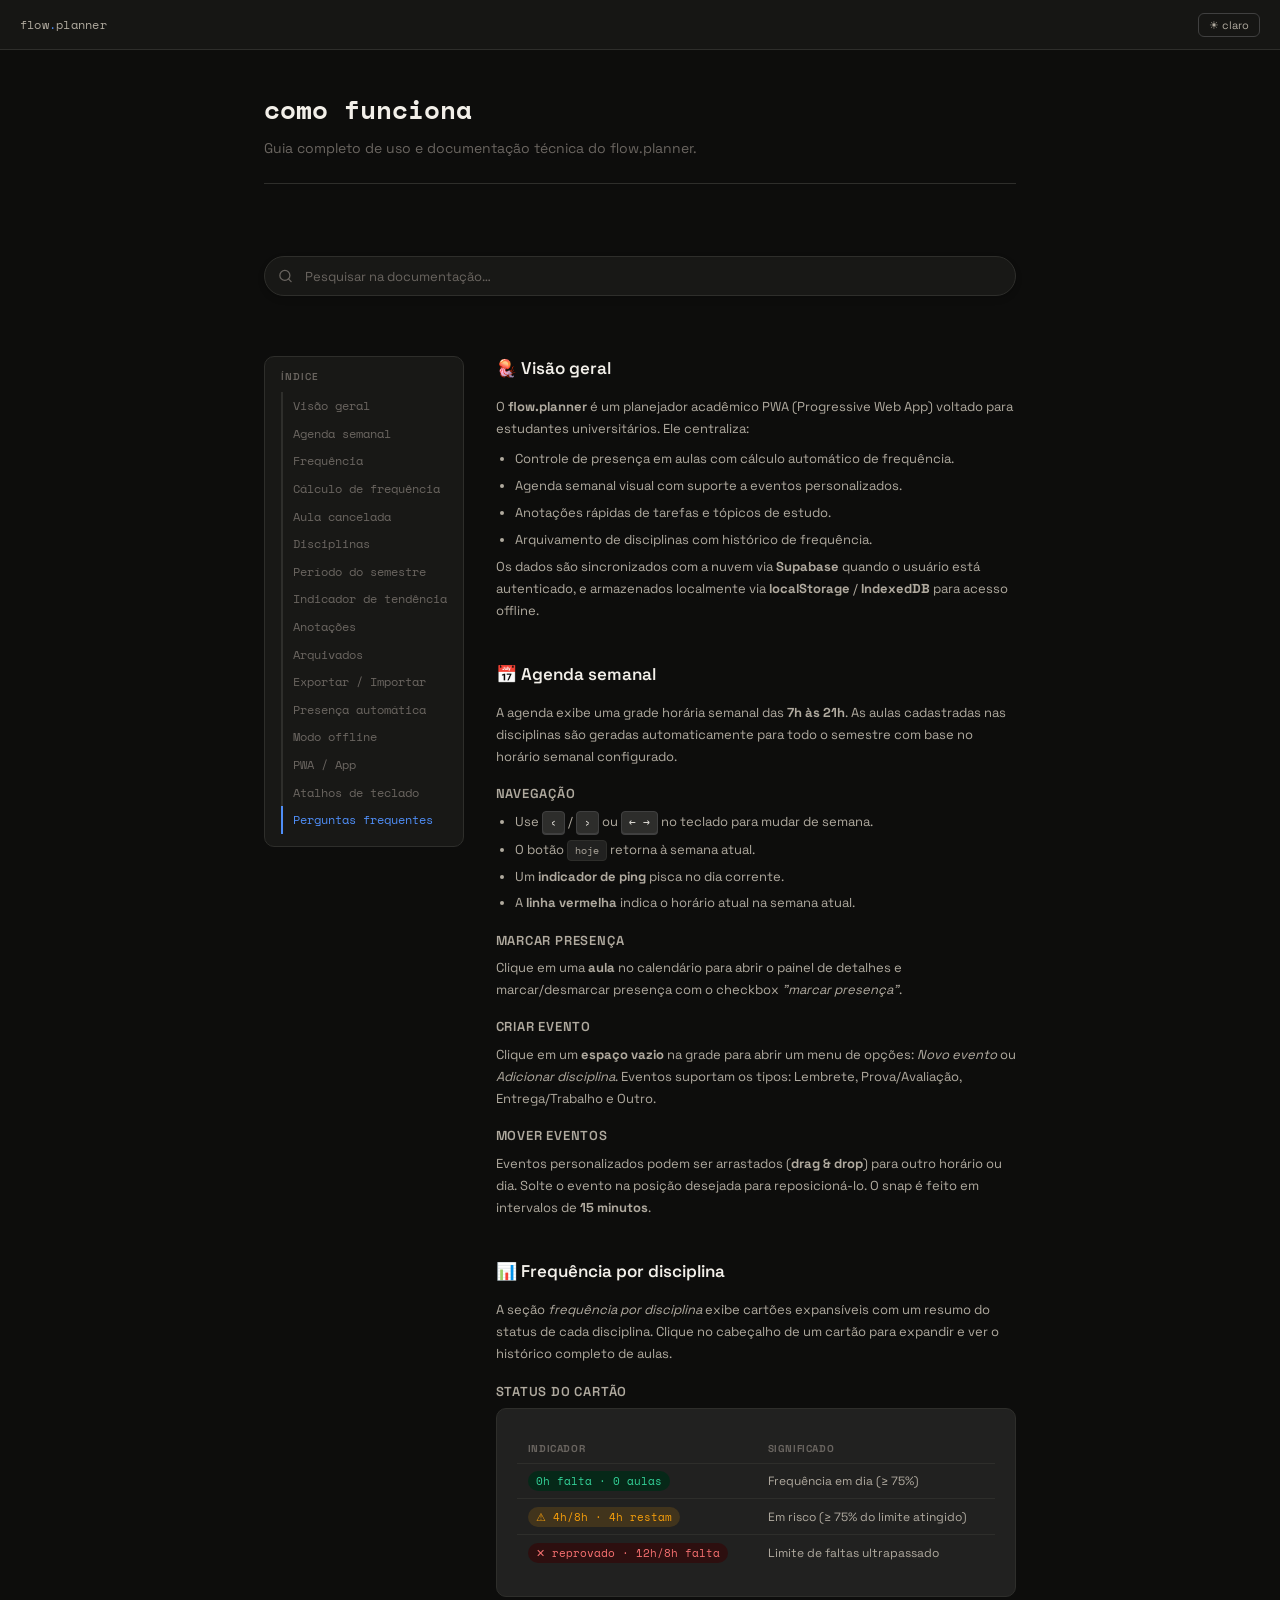
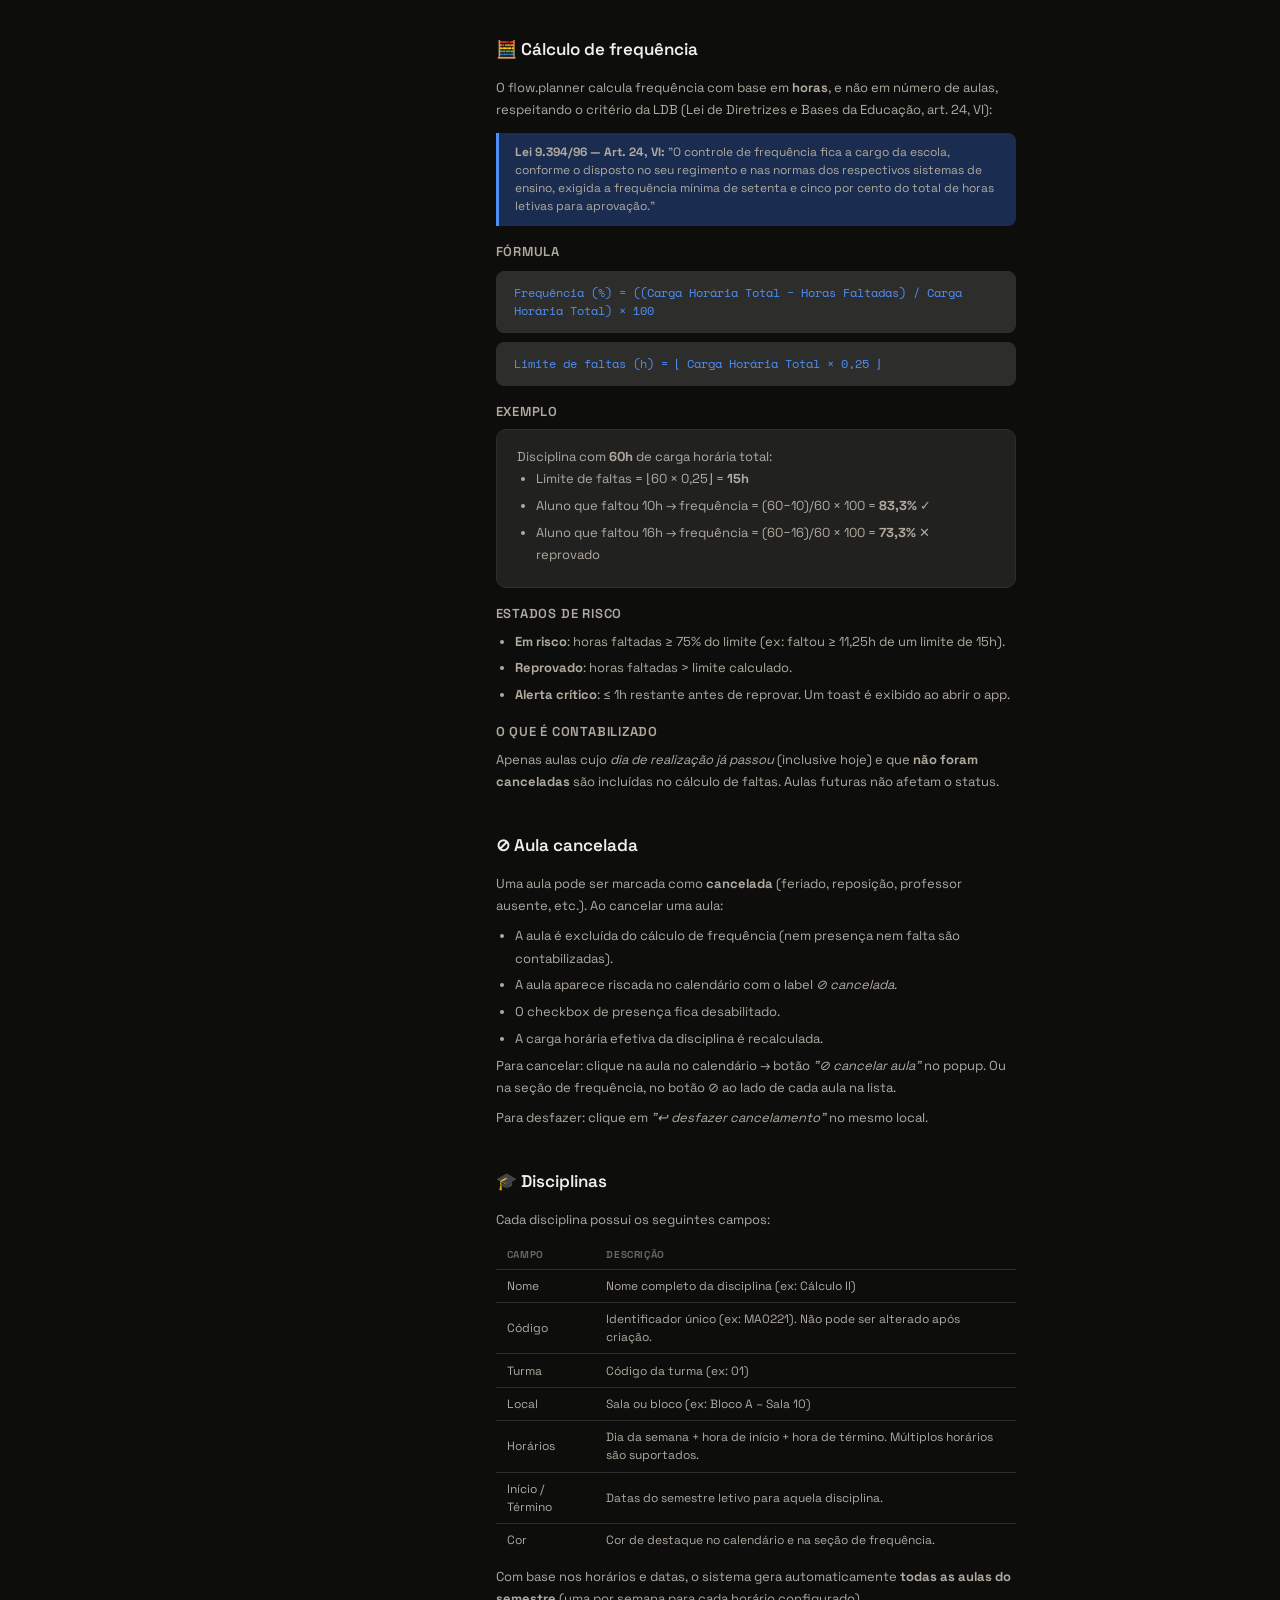
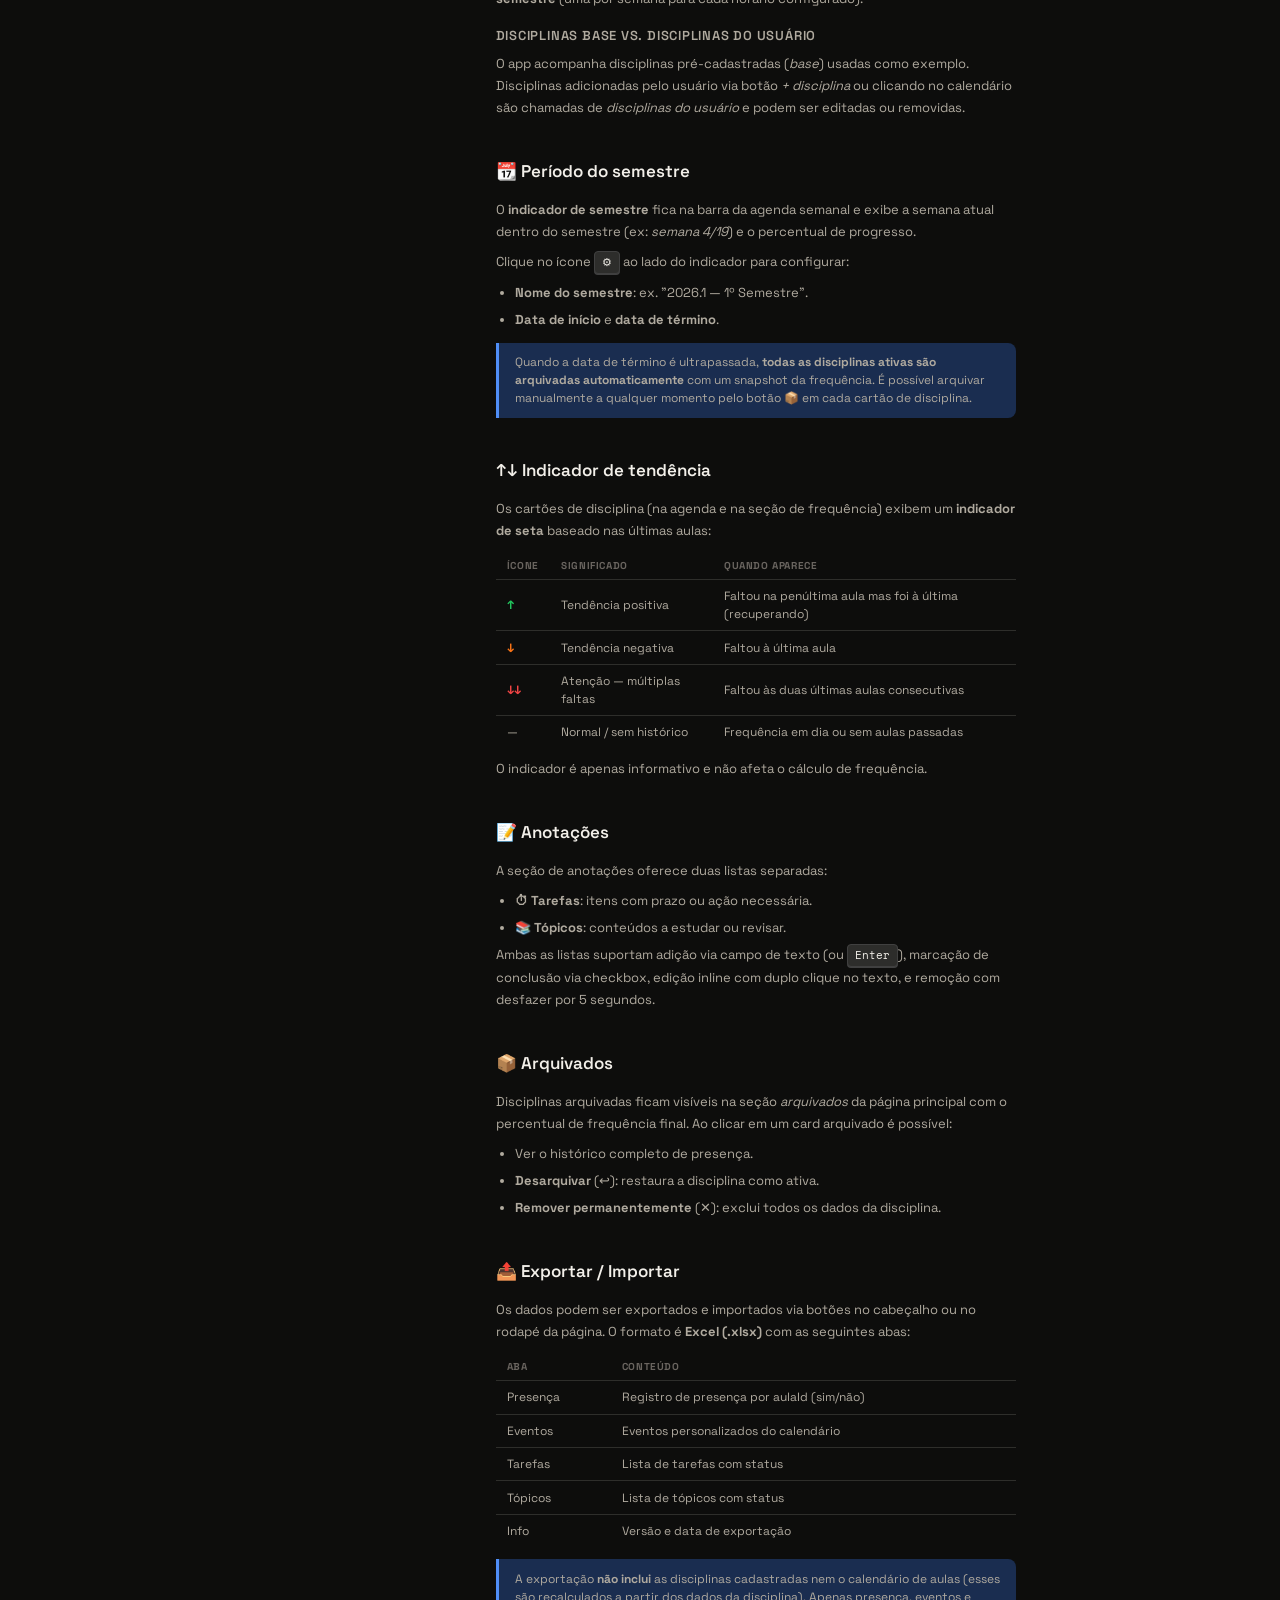
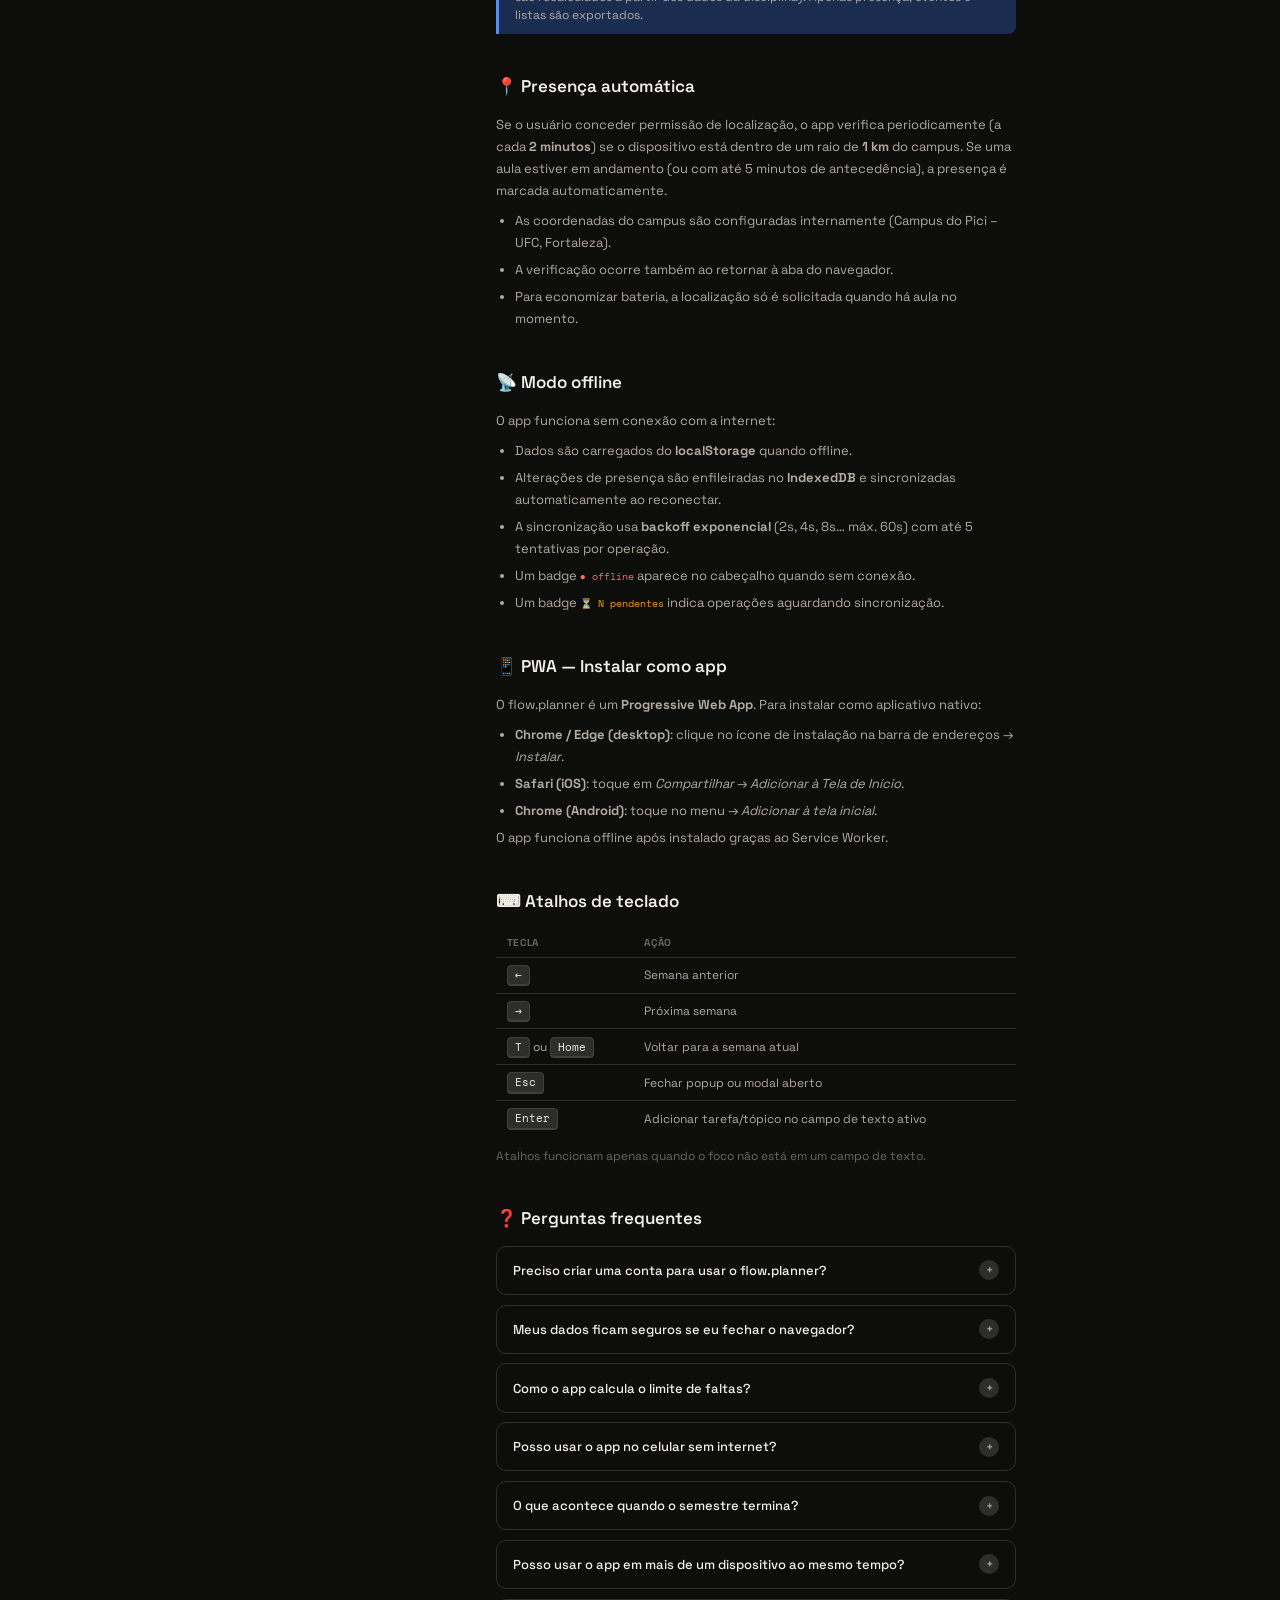
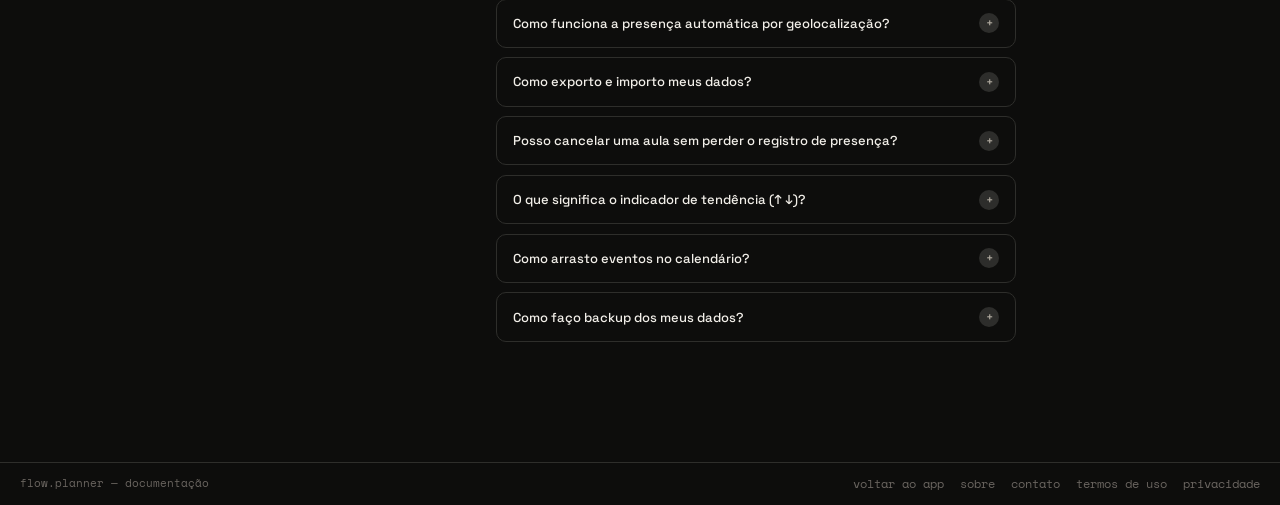
==== como-funciona.html @ c90f33c1 "feat: add search bar, scroll-to-top button, and FAQ accordion to como-funciona.html Agent-Logs-Url: " ====
<!DOCTYPE html>
<html lang="pt-BR">
<head>
<meta charset="UTF-8">
<meta name="viewport" content="width=device-width, initial-scale=1.0">
<title>Como Funciona — flow.planner</title>
<link rel="icon" href="favicon.svg" type="image/svg+xml">
<link rel="icon" href="favicon.ico" type="image/x-icon">
<link rel="preconnect" href="https://fonts.googleapis.com">
<link rel="preconnect" href="https://fonts.gstatic.com" crossorigin>
<link href="https://fonts.googleapis.com/css2?family=Space+Grotesk:wght@300;400;500;600&family=Space+Mono:wght@400;700&display=swap" rel="stylesheet">
<link rel="stylesheet" href="style.css">
<style>
.doc-nav { position: sticky; top: 60px; background: var(--surface); border: 1px solid var(--border); border-radius: var(--r); padding: .75rem 1rem; font-size: 12px; min-width: 180px; height: fit-content; }
.doc-nav a { display: block; color: var(--text3); text-decoration: none; font-family: var(--mono); padding: .3rem 0; border-left: 2px solid var(--border); padding-left: .6rem; transition: color .15s, border-color .15s; }
.doc-nav a:hover, .doc-nav a.active { color: var(--accent); border-left-color: var(--accent); }
.doc-layout { display: flex; gap: 2rem; align-items: flex-start; }
.doc-content { flex: 1; min-width: 0; }
.doc-section { margin-bottom: 2.5rem; scroll-margin-top: 70px; }
.doc-section h2 { font-size: 17px; font-weight: 600; margin-bottom: .9rem; color: var(--text); display: flex; align-items: center; gap: .5rem; }
.doc-section h3 { font-size: 13px; font-weight: 600; margin: 1rem 0 .45rem; color: var(--text2); text-transform: uppercase; letter-spacing: .06em; }
.doc-section p, .doc-section li { font-size: 13px; color: var(--text2); line-height: 1.7; margin-bottom: .5rem; }
.doc-section ul, .doc-section ol { padding-left: 1.2rem; }
.doc-section li { margin-bottom: .3rem; }
.doc-card { background: var(--surface2); border: 1px solid var(--border); border-radius: var(--r); padding: 1rem 1.25rem; margin-bottom: 1rem; }
.doc-card p { margin-bottom: 0; }
.formula-box { background: var(--surface3); border: 1px solid var(--border); border-radius: 8px; padding: .75rem 1.1rem; font-family: var(--mono); font-size: 12px; color: var(--accent); margin: .6rem 0; }
.badge-ex { display: inline-flex; align-items: center; gap: .3rem; padding: 2px 8px; border-radius: 20px; font-family: var(--mono); font-size: 11px; font-weight: 500; }
.badge-safe   { background: var(--okb);   color: var(--ok); }
.badge-warn   { background: color-mix(in srgb, #f59e0b 15%, transparent); color: #f59e0b; }
.badge-danger { background: var(--warnb); color: var(--warn); }
.tag { display: inline-block; background: var(--surface2); border: 1px solid var(--border); border-radius: 4px; padding: 1px 7px; font-family: var(--mono); font-size: 10px; color: var(--text2); }
.kbd { display: inline-block; background: var(--surface3); border: 1px solid var(--border2); border-radius: 4px; padding: 1px 7px; font-family: var(--mono); font-size: 11px; color: var(--text); box-shadow: 0 1px 0 var(--border2); }
table.doc-table { width: 100%; border-collapse: collapse; font-size: 12px; margin: .6rem 0; }
.doc-table th { text-align: left; padding: .4rem .7rem; font-size: 10px; text-transform: uppercase; letter-spacing: .06em; color: var(--text3); border-bottom: 1px solid var(--border); }
.doc-table td { padding: .45rem .7rem; border-bottom: 1px solid var(--border); color: var(--text2); }
.doc-table tr:last-child td { border-bottom: none; }
.note-box { background: var(--accent-bg); border-left: 3px solid var(--accent); border-radius: 0 8px 8px 0; padding: .65rem 1rem; margin: .75rem 0; font-size: 12px; color: var(--text2); }

/* ── Search bar ── */
.doc-search-wrap { position: relative; margin-bottom: 1.75rem; }
.doc-search-wrap svg { position: absolute; left: .85rem; top: 50%; transform: translateY(-50%); color: var(--text3); pointer-events: none; width: 15px; height: 15px; }
#docSearch {
  width: 100%; height: 40px;
  padding: 0 1rem 0 2.5rem;
  background: var(--surface); border: 1px solid var(--border);
  border-radius: 20px; font-size: 13px; color: var(--text);
  font-family: var(--sans); outline: none;
  transition: border-color .2s, box-shadow .2s;
  box-shadow: var(--sh);
}
#docSearch::placeholder { color: var(--text3); }
#docSearch:focus { border-color: var(--accent); box-shadow: 0 0 0 3px color-mix(in srgb, var(--accent) 18%, transparent); }
.search-clear { position: absolute; right: .75rem; top: 50%; transform: translateY(-50%); background: none; border: none; cursor: pointer; color: var(--text3); font-size: 16px; line-height: 1; padding: 2px 4px; border-radius: 50%; transition: color .15s, background .15s; display: none; }
.search-clear:hover { color: var(--text); background: var(--surface2); }
.search-no-results { font-size: 12px; color: var(--text3); text-align: center; padding: 2rem 0; display: none; }
mark.search-hl { background: color-mix(in srgb, var(--accent) 22%, transparent); color: inherit; border-radius: 2px; padding: 0 1px; }

/* ── FAQ accordion ── */
.faq-item { border: 1px solid var(--border); border-radius: var(--r); margin-bottom: .6rem; overflow: hidden; transition: border-color .2s; }
.faq-item:hover { border-color: var(--border2); }
.faq-btn {
  width: 100%; display: flex; align-items: center; justify-content: space-between;
  padding: .85rem 1rem; background: none; border: none; cursor: pointer;
  font-family: var(--sans); font-size: 13px; font-weight: 500; color: var(--text);
  text-align: left; gap: .75rem; transition: background .15s;
}
.faq-btn:hover { background: var(--surface2); }
.faq-btn[aria-expanded="true"] { background: var(--surface2); }
.faq-icon {
  flex-shrink: 0; width: 20px; height: 20px; border-radius: 50%;
  background: var(--surface3); display: flex; align-items: center; justify-content: center;
  font-size: 12px; color: var(--text2); transition: transform .3s ease, background .2s;
}
.faq-btn[aria-expanded="true"] .faq-icon { transform: rotate(45deg); background: var(--accent-bg); color: var(--accent); }
.faq-body {
  display: grid; grid-template-rows: 0fr;
  transition: grid-template-rows .3s ease;
}
.faq-item.open .faq-body { grid-template-rows: 1fr; }
.faq-inner { overflow: hidden; padding: 0 1rem; }
.faq-item.open .faq-inner { padding: 0 1rem .9rem; }
.faq-inner p, .faq-inner li { font-size: 13px; color: var(--text2); line-height: 1.7; margin-bottom: .4rem; }
.faq-inner ul { padding-left: 1.2rem; }
.faq-inner li { margin-bottom: .25rem; }
.faq-inner .note-box { margin-top: .5rem; }

/* ── Scroll-to-top button ── */
#scrollTop {
  position: fixed; bottom: 1.75rem; right: 1.75rem; z-index: 300;
  width: 40px; height: 40px; border-radius: 50%;
  background: var(--surface); border: 1px solid var(--border);
  box-shadow: 0 2px 12px rgba(0,0,0,.12);
  display: flex; align-items: center; justify-content: center;
  cursor: pointer; color: var(--text2); font-size: 16px;
  opacity: 0; pointer-events: none;
  transition: opacity .25s, transform .25s, background .15s, color .15s;
  transform: translateY(10px);
}
#scrollTop.visible { opacity: 1; pointer-events: auto; transform: translateY(0); }
#scrollTop:hover { background: var(--accent); color: #fff; border-color: var(--accent); }

@media (max-width: 720px) { .doc-layout { flex-direction: column; } .doc-nav { position: static; width: 100%; } }
</style>
</head>
<body>
<header>
  <div style="display:flex;align-items:center">
    <a href="index.html" style="text-decoration:none"><span class="logo">flow<b>.</b>planner</span></a>
  </div>
  <div class="hright">
    <button class="hbtn" id="btnDark">☀ claro</button>
  </div>
</header>

<main class="page-wrap">
  <div class="page-hero">
    <h1>como funciona</h1>
    <p>Guia completo de uso e documentação técnica do flow.planner.</p>
  </div>

  <!-- Barra de pesquisa -->
  <div class="doc-search-wrap">
    <svg viewBox="0 0 24 24" fill="none" stroke="currentColor" stroke-width="2" stroke-linecap="round" stroke-linejoin="round" aria-hidden="true"><circle cx="11" cy="11" r="8"/><line x1="21" y1="21" x2="16.65" y2="16.65"/></svg>
    <input id="docSearch" type="search" placeholder="Pesquisar na documentação…" autocomplete="off" spellcheck="false" aria-label="Pesquisar na documentação">
    <button class="search-clear" id="searchClear" aria-label="Limpar pesquisa" title="Limpar">✕</button>
  </div>
  <p class="search-no-results" id="searchNoResults">Nenhum resultado para "<span id="searchTerm"></span>".</p>

  <div class="doc-layout">
    <!-- Índice lateral -->
    <nav class="doc-nav">
      <div style="font-size:10px;text-transform:uppercase;letter-spacing:.1em;color:var(--text3);margin-bottom:.5rem;font-weight:600">Índice</div>
      <a href="#visao-geral">Visão geral</a>
      <a href="#agenda">Agenda semanal</a>
      <a href="#frequencia">Frequência</a>
      <a href="#calculo">Cálculo de frequência</a>
      <a href="#aula-cancelada">Aula cancelada</a>
      <a href="#disciplinas">Disciplinas</a>
      <a href="#semestre">Período do semestre</a>
      <a href="#tendencia">Indicador de tendência</a>
      <a href="#anotacoes">Anotações</a>
      <a href="#arquivos">Arquivados</a>
      <a href="#exportar">Exportar / Importar</a>
      <a href="#geolocalizacao">Presença automática</a>
      <a href="#offline">Modo offline</a>
      <a href="#pwa">PWA / App</a>
      <a href="#atalhos">Atalhos de teclado</a>
      <a href="#faq">Perguntas frequentes</a>
    </nav>

    <div class="doc-content">
      <!-- Visão geral -->
      <div class="doc-section" id="visao-geral">
        <h2>🪼 Visão geral</h2>
        <p>O <strong>flow.planner</strong> é um planejador acadêmico PWA (Progressive Web App) voltado para estudantes universitários. Ele centraliza:</p>
        <ul>
          <li>Controle de presença em aulas com cálculo automático de frequência.</li>
          <li>Agenda semanal visual com suporte a eventos personalizados.</li>
          <li>Anotações rápidas de tarefas e tópicos de estudo.</li>
          <li>Arquivamento de disciplinas com histórico de frequência.</li>
        </ul>
        <p>Os dados são sincronizados com a nuvem via <strong>Supabase</strong> quando o usuário está autenticado, e armazenados localmente via <strong>localStorage</strong> / <strong>IndexedDB</strong> para acesso offline.</p>
      </div>

      <!-- Agenda semanal -->
      <div class="doc-section" id="agenda">
        <h2>📅 Agenda semanal</h2>
        <p>A agenda exibe uma grade horária semanal das <strong>7h às 21h</strong>. As aulas cadastradas nas disciplinas são geradas automaticamente para todo o semestre com base no horário semanal configurado.</p>

        <h3>Navegação</h3>
        <ul>
          <li>Use <span class="kbd">‹</span> / <span class="kbd">›</span> ou <span class="kbd">← →</span> no teclado para mudar de semana.</li>
          <li>O botão <span class="tag">hoje</span> retorna à semana atual.</li>
          <li>Um <strong>indicador de ping</strong> pisca no dia corrente.</li>
          <li>A <strong>linha vermelha</strong> indica o horário atual na semana atual.</li>
        </ul>

        <h3>Marcar presença</h3>
        <p>Clique em uma <strong>aula</strong> no calendário para abrir o painel de detalhes e marcar/desmarcar presença com o checkbox <em>"marcar presença"</em>.</p>

        <h3>Criar evento</h3>
        <p>Clique em um <strong>espaço vazio</strong> na grade para abrir um menu de opções: <em>Novo evento</em> ou <em>Adicionar disciplina</em>. Eventos suportam os tipos: Lembrete, Prova/Avaliação, Entrega/Trabalho e Outro.</p>

        <h3>Mover eventos</h3>
        <p>Eventos personalizados podem ser arrastados (<strong>drag & drop</strong>) para outro horário ou dia. Solte o evento na posição desejada para reposicioná-lo. O snap é feito em intervalos de <strong>15 minutos</strong>.</p>
      </div>

      <!-- Frequência -->
      <div class="doc-section" id="frequencia">
        <h2>📊 Frequência por disciplina</h2>
        <p>A seção <em>frequência por disciplina</em> exibe cartões expansíveis com um resumo do status de cada disciplina. Clique no cabeçalho de um cartão para expandir e ver o histórico completo de aulas.</p>

        <h3>Status do cartão</h3>
        <div class="doc-card">
          <table class="doc-table">
            <tr><th>Indicador</th><th>Significado</th></tr>
            <tr><td><span class="badge-ex badge-safe">0h falta · 0 aulas</span></td><td>Frequência em dia (≥ 75%)</td></tr>
            <tr><td><span class="badge-ex badge-warn">⚠ 4h/8h · 4h restam</span></td><td>Em risco (≥ 75% do limite atingido)</td></tr>
            <tr><td><span class="badge-ex badge-danger">✕ reprovado · 12h/8h falta</span></td><td>Limite de faltas ultrapassado</td></tr>
          </table>
        </div>
      </div>

      <!-- Cálculo de frequência -->
      <div class="doc-section" id="calculo">
        <h2>🧮 Cálculo de frequência</h2>
        <p>O flow.planner calcula frequência com base em <strong>horas</strong>, e não em número de aulas, respeitando o critério da LDB (Lei de Diretrizes e Bases da Educação, art. 24, VI):</p>

        <div class="note-box">
          <strong>Lei 9.394/96 — Art. 24, VI:</strong> "O controle de frequência fica a cargo da escola, conforme o disposto no seu regimento e nas normas dos respectivos sistemas de ensino, exigida a frequência mínima de setenta e cinco por cento do total de horas letivas para aprovação."
        </div>

        <h3>Fórmula</h3>
        <div class="formula-box">
          Frequência (%) = ((Carga Horária Total − Horas Faltadas) / Carga Horária Total) × 100
        </div>
        <div class="formula-box">
          Limite de faltas (h) = ⌊ Carga Horária Total × 0,25 ⌋
        </div>

        <h3>Exemplo</h3>
        <div class="doc-card">
          <p>Disciplina com <strong>60h</strong> de carga horária total:</p>
          <ul>
            <li>Limite de faltas = ⌊60 × 0,25⌋ = <strong>15h</strong></li>
            <li>Aluno que faltou 10h → frequência = (60−10)/60 × 100 = <strong>83,3%</strong> ✓</li>
            <li>Aluno que faltou 16h → frequência = (60−16)/60 × 100 = <strong>73,3%</strong> ✕ reprovado</li>
          </ul>
        </div>

        <h3>Estados de risco</h3>
        <ul>
          <li><strong>Em risco</strong>: horas faltadas ≥ 75% do limite (ex: faltou ≥ 11,25h de um limite de 15h).</li>
          <li><strong>Reprovado</strong>: horas faltadas > limite calculado.</li>
          <li><strong>Alerta crítico</strong>: ≤ 1h restante antes de reprovar. Um toast é exibido ao abrir o app.</li>
        </ul>

        <h3>O que é contabilizado</h3>
        <p>Apenas aulas cujo <em>dia de realização já passou</em> (inclusive hoje) e que <strong>não foram canceladas</strong> são incluídas no cálculo de faltas. Aulas futuras não afetam o status.</p>
      </div>

      <!-- Aula cancelada -->
      <div class="doc-section" id="aula-cancelada">
        <h2>⊘ Aula cancelada</h2>
        <p>Uma aula pode ser marcada como <strong>cancelada</strong> (feriado, reposição, professor ausente, etc.). Ao cancelar uma aula:</p>
        <ul>
          <li>A aula é excluída do cálculo de frequência (nem presença nem falta são contabilizadas).</li>
          <li>A aula aparece riscada no calendário com o label <em>⊘ cancelada</em>.</li>
          <li>O checkbox de presença fica desabilitado.</li>
          <li>A carga horária efetiva da disciplina é recalculada.</li>
        </ul>
        <p>Para cancelar: clique na aula no calendário → botão <em>"⊘ cancelar aula"</em> no popup. Ou na seção de frequência, no botão ⊘ ao lado de cada aula na lista.</p>
        <p>Para desfazer: clique em <em>"↩ desfazer cancelamento"</em> no mesmo local.</p>
      </div>

      <!-- Disciplinas -->
      <div class="doc-section" id="disciplinas">
        <h2>🎓 Disciplinas</h2>
        <p>Cada disciplina possui os seguintes campos:</p>
        <table class="doc-table">
          <tr><th>Campo</th><th>Descrição</th></tr>
          <tr><td>Nome</td><td>Nome completo da disciplina (ex: Cálculo II)</td></tr>
          <tr><td>Código</td><td>Identificador único (ex: MA0221). Não pode ser alterado após criação.</td></tr>
          <tr><td>Turma</td><td>Código da turma (ex: 01)</td></tr>
          <tr><td>Local</td><td>Sala ou bloco (ex: Bloco A – Sala 10)</td></tr>
          <tr><td>Horários</td><td>Dia da semana + hora de início + hora de término. Múltiplos horários são suportados.</td></tr>
          <tr><td>Início / Término</td><td>Datas do semestre letivo para aquela disciplina.</td></tr>
          <tr><td>Cor</td><td>Cor de destaque no calendário e na seção de frequência.</td></tr>
        </table>
        <p>Com base nos horários e datas, o sistema gera automaticamente <strong>todas as aulas do semestre</strong> (uma por semana para cada horário configurado).</p>

        <h3>Disciplinas base vs. disciplinas do usuário</h3>
        <p>O app acompanha disciplinas pré-cadastradas (<em>base</em>) usadas como exemplo. Disciplinas adicionadas pelo usuário via botão <em>+ disciplina</em> ou clicando no calendário são chamadas de <em>disciplinas do usuário</em> e podem ser editadas ou removidas.</p>
      </div>

      <!-- Semestre -->
      <div class="doc-section" id="semestre">
        <h2>📆 Período do semestre</h2>
        <p>O <strong>indicador de semestre</strong> fica na barra da agenda semanal e exibe a semana atual dentro do semestre (ex: <em>semana 4/19</em>) e o percentual de progresso.</p>
        <p>Clique no ícone <span class="kbd">⚙</span> ao lado do indicador para configurar:</p>
        <ul>
          <li><strong>Nome do semestre</strong>: ex. "2026.1 — 1º Semestre".</li>
          <li><strong>Data de início</strong> e <strong>data de término</strong>.</li>
        </ul>
        <div class="note-box">
          Quando a data de término é ultrapassada, <strong>todas as disciplinas ativas são arquivadas automaticamente</strong> com um snapshot da frequência. É possível arquivar manualmente a qualquer momento pelo botão 📦 em cada cartão de disciplina.
        </div>
      </div>

      <!-- Tendência -->
      <div class="doc-section" id="tendencia">
        <h2>↑↓ Indicador de tendência</h2>
        <p>Os cartões de disciplina (na agenda e na seção de frequência) exibem um <strong>indicador de seta</strong> baseado nas últimas aulas:</p>
        <table class="doc-table">
          <tr><th>Ícone</th><th>Significado</th><th>Quando aparece</th></tr>
          <tr><td><span style="color:#22c55e;font-weight:bold">↑</span></td><td>Tendência positiva</td><td>Faltou na penúltima aula mas foi à última (recuperando)</td></tr>
          <tr><td><span style="color:#f97316;font-weight:bold">↓</span></td><td>Tendência negativa</td><td>Faltou à última aula</td></tr>
          <tr><td><span style="color:#ef4444;font-weight:bold">↓↓</span></td><td>Atenção — múltiplas faltas</td><td>Faltou às duas últimas aulas consecutivas</td></tr>
          <tr><td>—</td><td>Normal / sem histórico</td><td>Frequência em dia ou sem aulas passadas</td></tr>
        </table>
        <p>O indicador é apenas informativo e não afeta o cálculo de frequência.</p>
      </div>

      <!-- Anotações -->
      <div class="doc-section" id="anotacoes">
        <h2>📝 Anotações</h2>
        <p>A seção de anotações oferece duas listas separadas:</p>
        <ul>
          <li><strong>⏱ Tarefas</strong>: itens com prazo ou ação necessária.</li>
          <li><strong>📚 Tópicos</strong>: conteúdos a estudar ou revisar.</li>
        </ul>
        <p>Ambas as listas suportam adição via campo de texto (ou <span class="kbd">Enter</span>), marcação de conclusão via checkbox, edição inline com duplo clique no texto, e remoção com desfazer por 5 segundos.</p>
      </div>

      <!-- Arquivados -->
      <div class="doc-section" id="arquivos">
        <h2>📦 Arquivados</h2>
        <p>Disciplinas arquivadas ficam visíveis na seção <em>arquivados</em> da página principal com o percentual de frequência final. Ao clicar em um card arquivado é possível:</p>
        <ul>
          <li>Ver o histórico completo de presença.</li>
          <li><strong>Desarquivar</strong> (↩): restaura a disciplina como ativa.</li>
          <li><strong>Remover permanentemente</strong> (✕): exclui todos os dados da disciplina.</li>
        </ul>
      </div>

      <!-- Exportar / Importar -->
      <div class="doc-section" id="exportar">
        <h2>📤 Exportar / Importar</h2>
        <p>Os dados podem ser exportados e importados via botões no cabeçalho ou no rodapé da página. O formato é <strong>Excel (.xlsx)</strong> com as seguintes abas:</p>
        <table class="doc-table">
          <tr><th>Aba</th><th>Conteúdo</th></tr>
          <tr><td>Presença</td><td>Registro de presença por aulaId (sim/não)</td></tr>
          <tr><td>Eventos</td><td>Eventos personalizados do calendário</td></tr>
          <tr><td>Tarefas</td><td>Lista de tarefas com status</td></tr>
          <tr><td>Tópicos</td><td>Lista de tópicos com status</td></tr>
          <tr><td>Info</td><td>Versão e data de exportação</td></tr>
        </table>
        <div class="note-box">
          A exportação <strong>não inclui</strong> as disciplinas cadastradas nem o calendário de aulas (esses são recalculados a partir dos dados da disciplina). Apenas presença, eventos e listas são exportados.
        </div>
      </div>

      <!-- Geolocalização -->
      <div class="doc-section" id="geolocalizacao">
        <h2>📍 Presença automática</h2>
        <p>Se o usuário conceder permissão de localização, o app verifica periodicamente (a cada <strong>2 minutos</strong>) se o dispositivo está dentro de um raio de <strong>1 km</strong> do campus. Se uma aula estiver em andamento (ou com até 5 minutos de antecedência), a presença é marcada automaticamente.</p>
        <ul>
          <li>As coordenadas do campus são configuradas internamente (Campus do Pici – UFC, Fortaleza).</li>
          <li>A verificação ocorre também ao retornar à aba do navegador.</li>
          <li>Para economizar bateria, a localização só é solicitada quando há aula no momento.</li>
        </ul>
      </div>

      <!-- Offline -->
      <div class="doc-section" id="offline">
        <h2>📡 Modo offline</h2>
        <p>O app funciona sem conexão com a internet:</p>
        <ul>
          <li>Dados são carregados do <strong>localStorage</strong> quando offline.</li>
          <li>Alterações de presença são enfileiradas no <strong>IndexedDB</strong> e sincronizadas automaticamente ao reconectar.</li>
          <li>A sincronização usa <strong>backoff exponencial</strong> (2s, 4s, 8s… máx. 60s) com até 5 tentativas por operação.</li>
          <li>Um badge <span style="font-family:var(--mono);font-size:10px;color:var(--warn)">● offline</span> aparece no cabeçalho quando sem conexão.</li>
          <li>Um badge <span style="font-family:var(--mono);font-size:10px;color:#f59e0b">⏳ N pendentes</span> indica operações aguardando sincronização.</li>
        </ul>
      </div>

      <!-- PWA -->
      <div class="doc-section" id="pwa">
        <h2>📱 PWA — Instalar como app</h2>
        <p>O flow.planner é um <strong>Progressive Web App</strong>. Para instalar como aplicativo nativo:</p>
        <ul>
          <li><strong>Chrome / Edge (desktop)</strong>: clique no ícone de instalação na barra de endereços → <em>Instalar</em>.</li>
          <li><strong>Safari (iOS)</strong>: toque em <em>Compartilhar</em> → <em>Adicionar à Tela de Início</em>.</li>
          <li><strong>Chrome (Android)</strong>: toque no menu → <em>Adicionar à tela inicial</em>.</li>
        </ul>
        <p>O app funciona offline após instalado graças ao Service Worker.</p>
      </div>

      <!-- Atalhos -->
      <div class="doc-section" id="atalhos">
        <h2>⌨ Atalhos de teclado</h2>
        <table class="doc-table">
          <tr><th>Tecla</th><th>Ação</th></tr>
          <tr><td><span class="kbd">←</span></td><td>Semana anterior</td></tr>
          <tr><td><span class="kbd">→</span></td><td>Próxima semana</td></tr>
          <tr><td><span class="kbd">T</span> ou <span class="kbd">Home</span></td><td>Voltar para a semana atual</td></tr>
          <tr><td><span class="kbd">Esc</span></td><td>Fechar popup ou modal aberto</td></tr>
          <tr><td><span class="kbd">Enter</span></td><td>Adicionar tarefa/tópico no campo de texto ativo</td></tr>
        </table>
        <p style="margin-top:.5rem;font-size:12px;color:var(--text3)">Atalhos funcionam apenas quando o foco não está em um campo de texto.</p>
      </div>

      <!-- FAQ -->
      <div class="doc-section" id="faq">
        <h2>❓ Perguntas frequentes</h2>

        <div class="faq-item">
          <button class="faq-btn" aria-expanded="false">
            Preciso criar uma conta para usar o flow.planner?
            <span class="faq-icon" aria-hidden="true">+</span>
          </button>
          <div class="faq-body" role="region">
            <div class="faq-inner">
              <p>Não. O app funciona <strong>sem login</strong> usando apenas o armazenamento local do navegador (localStorage / IndexedDB). Criar uma conta é opcional e permite sincronizar seus dados entre dispositivos via <strong>Supabase</strong>.</p>
            </div>
          </div>
        </div>

        <div class="faq-item">
          <button class="faq-btn" aria-expanded="false">
            Meus dados ficam seguros se eu fechar o navegador?
            <span class="faq-icon" aria-hidden="true">+</span>
          </button>
          <div class="faq-body" role="region">
            <div class="faq-inner">
              <p>Sim. Todos os dados são persistidos automaticamente no <strong>localStorage</strong> do seu navegador. Se você estiver logado, os dados também são sincronizados na nuvem. A única situação em que os dados locais são perdidos é se você limpar manualmente o cache e os dados do site.</p>
            </div>
          </div>
        </div>

        <div class="faq-item">
          <button class="faq-btn" aria-expanded="false">
            Como o app calcula o limite de faltas?
            <span class="faq-icon" aria-hidden="true">+</span>
          </button>
          <div class="faq-body" role="region">
            <div class="faq-inner">
              <p>O cálculo segue a <strong>Lei 9.394/96 (LDB), art. 24, VI</strong>, que exige frequência mínima de <strong>75%</strong> do total de horas letivas. Portanto:</p>
              <ul>
                <li>Limite de faltas (h) = ⌊ Carga Horária Total × 0,25 ⌋</li>
                <li>Exemplo: disciplina de 60h → limite de <strong>15h</strong> de falta.</li>
              </ul>
              <p>O cálculo é feito em <strong>horas</strong>, não em número de aulas, respeitando a carga horária real de cada disciplina.</p>
            </div>
          </div>
        </div>

        <div class="faq-item">
          <button class="faq-btn" aria-expanded="false">
            Posso usar o app no celular sem internet?
            <span class="faq-icon" aria-hidden="true">+</span>
          </button>
          <div class="faq-body" role="region">
            <div class="faq-inner">
              <p>Sim. O flow.planner é um <strong>PWA (Progressive Web App)</strong> com suporte completo a modo offline. Após a primeira visita, os arquivos são armazenados em cache pelo Service Worker. Alterações feitas offline são enfileiradas e sincronizadas automaticamente quando a conexão for restaurada.</p>
              <div class="note-box">Para instalar como app nativo no celular, acesse o site pelo Chrome (Android) ou Safari (iOS) e use a opção "Adicionar à tela inicial".</div>
            </div>
          </div>
        </div>

        <div class="faq-item">
          <button class="faq-btn" aria-expanded="false">
            O que acontece quando o semestre termina?
            <span class="faq-icon" aria-hidden="true">+</span>
          </button>
          <div class="faq-body" role="region">
            <div class="faq-inner">
              <p>Quando a data de término do semestre é ultrapassada, <strong>todas as disciplinas ativas são arquivadas automaticamente</strong> com um snapshot do percentual de frequência final. Você pode revisar o histórico na seção <em>Arquivados</em> e desarquivar qualquer disciplina a qualquer momento.</p>
            </div>
          </div>
        </div>

        <div class="faq-item">
          <button class="faq-btn" aria-expanded="false">
            Posso usar o app em mais de um dispositivo ao mesmo tempo?
            <span class="faq-icon" aria-hidden="true">+</span>
          </button>
          <div class="faq-body" role="region">
            <div class="faq-inner">
              <p>Sim, desde que você esteja <strong>logado</strong> com a mesma conta. Os dados são sincronizados em tempo real via Supabase. Sem login, cada dispositivo mantém seu próprio armazenamento local independente, sem sincronização entre eles.</p>
            </div>
          </div>
        </div>

        <div class="faq-item">
          <button class="faq-btn" aria-expanded="false">
            Como funciona a presença automática por geolocalização?
            <span class="faq-icon" aria-hidden="true">+</span>
          </button>
          <div class="faq-body" role="region">
            <div class="faq-inner">
              <p>Se você conceder permissão de localização, o app verifica a cada <strong>2 minutos</strong> se você está dentro de um raio de <strong>1 km</strong> do campus. Quando há uma aula em andamento (ou com até 5 min de antecedência), a presença é marcada automaticamente. A verificação também ocorre ao retornar à aba do navegador.</p>
            </div>
          </div>
        </div>

        <div class="faq-item">
          <button class="faq-btn" aria-expanded="false">
            Como exporto e importo meus dados?
            <span class="faq-icon" aria-hidden="true">+</span>
          </button>
          <div class="faq-body" role="region">
            <div class="faq-inner">
              <p>Use os botões de exportação/importação no cabeçalho ou rodapé da página principal. O arquivo gerado é um <strong>Excel (.xlsx)</strong> com abas separadas para Presença, Eventos, Tarefas, Tópicos e Info.</p>
              <div class="note-box">A exportação <strong>não inclui</strong> as disciplinas cadastradas — apenas os registros de presença, eventos e listas.</div>
            </div>
          </div>
        </div>

        <div class="faq-item">
          <button class="faq-btn" aria-expanded="false">
            Posso cancelar uma aula sem perder o registro de presença?
            <span class="faq-icon" aria-hidden="true">+</span>
          </button>
          <div class="faq-body" role="region">
            <div class="faq-inner">
              <p>Sim. Ao marcar uma aula como <strong>cancelada</strong>, ela é removida do cálculo de frequência — nem presença nem falta são contabilizadas. A aula aparece riscada no calendário com o label <em>⊘ cancelada</em>. Você pode desfazer o cancelamento a qualquer momento clicando em <em>"↩ desfazer cancelamento"</em>.</p>
            </div>
          </div>
        </div>

        <div class="faq-item">
          <button class="faq-btn" aria-expanded="false">
            O que significa o indicador de tendência (↑ ↓)?
            <span class="faq-icon" aria-hidden="true">+</span>
          </button>
          <div class="faq-body" role="region">
            <div class="faq-inner">
              <p>É um indicador visual baseado nas últimas aulas da disciplina:</p>
              <ul>
                <li><strong style="color:var(--ok)">↑</strong> — você faltou na penúltima aula mas foi à última (recuperando).</li>
                <li><strong style="color:#f97316">↓</strong> — você faltou à última aula.</li>
                <li><strong style="color:var(--warn)">↓↓</strong> — faltou às duas últimas aulas consecutivas.</li>
                <li><strong>—</strong> — frequência em dia ou sem histórico suficiente.</li>
              </ul>
              <p>O indicador é apenas informativo e não altera o cálculo de frequência.</p>
            </div>
          </div>
        </div>

        <div class="faq-item">
          <button class="faq-btn" aria-expanded="false">
            Como arrasto eventos no calendário?
            <span class="faq-icon" aria-hidden="true">+</span>
          </button>
          <div class="faq-body" role="region">
            <div class="faq-inner">
              <p>Apenas <strong>eventos personalizados</strong> (criados por você, não aulas de disciplinas) podem ser arrastados. Clique e segure sobre o evento e arraste-o até a nova posição na grade. O posicionamento faz snap em intervalos de <strong>15 minutos</strong>.</p>
            </div>
          </div>
        </div>

        <div class="faq-item">
          <button class="faq-btn" aria-expanded="false">
            Como faço backup dos meus dados?
            <span class="faq-icon" aria-hidden="true">+</span>
          </button>
          <div class="faq-body" role="region">
            <div class="faq-inner">
              <p>Use a função de <strong>exportação</strong> para gerar um arquivo Excel com seus dados de presença, eventos e listas. Guarde esse arquivo em um local seguro. Para restaurar, basta importar o mesmo arquivo em qualquer dispositivo com a mesma conta ou no mesmo navegador.</p>
            </div>
          </div>
        </div>

      </div><!-- /faq -->

    </div><!-- /doc-content -->
  </div><!-- /doc-layout -->
</main>

<footer>
  <span class="finfo">flow.planner — documentação</span>
  <nav class="fnav">
    <a href="index.html">voltar ao app</a>
    <a href="sobre.html">sobre</a>
    <a href="contato.html">contato</a>
    <a href="termos.html">termos de uso</a>
    <a href="privacidade.html">privacidade</a>
  </nav>
</footer>

<!-- Scroll to top -->
<button id="scrollTop" aria-label="Voltar ao topo" title="Voltar ao topo">↑</button>

<script>
(function() {
  /* ── Dark mode ── */
  const sd = localStorage.getItem('v3_dark');
  const isDark = sd !== null ? sd === 'true' : true;
  if (isDark) { document.body.classList.add('dark'); document.getElementById('btnDark').textContent = '☀ claro'; }
  document.getElementById('btnDark').addEventListener('click', () => {
    const dark = document.body.classList.toggle('dark');
    document.getElementById('btnDark').textContent = dark ? '☀ claro' : '🌙 escuro';
    localStorage.setItem('v3_dark', dark);
  });

  /* ── Active nav on scroll ── */
  const sections = document.querySelectorAll('.doc-section[id]');
  const navLinks = document.querySelectorAll('.doc-nav a');
  const observer = new IntersectionObserver(entries => {
    entries.forEach(e => {
      if (e.isIntersecting) {
        navLinks.forEach(a => a.classList.toggle('active', a.getAttribute('href') === '#' + e.target.id));
      }
    });
  }, { rootMargin: '-60px 0px -70% 0px', threshold: 0 });
  sections.forEach(s => observer.observe(s));

  /* ── Scroll-to-top button ── */
  const scrollBtn = document.getElementById('scrollTop');
  window.addEventListener('scroll', () => {
    scrollBtn.classList.toggle('visible', window.scrollY > 300);
  }, { passive: true });
  scrollBtn.addEventListener('click', () => window.scrollTo({ top: 0, behavior: 'smooth' }));

  /* ── FAQ accordion ── */
  document.querySelectorAll('.faq-btn').forEach(btn => {
    btn.addEventListener('click', () => {
      const item = btn.closest('.faq-item');
      const isOpen = item.classList.contains('open');
      // Close all
      document.querySelectorAll('.faq-item.open').forEach(i => {
        i.classList.remove('open');
        i.querySelector('.faq-btn').setAttribute('aria-expanded', 'false');
      });
      // Open clicked (unless it was already open)
      if (!isOpen) {
        item.classList.add('open');
        btn.setAttribute('aria-expanded', 'true');
      }
    });
  });

  /* ── Search ── */
  const searchInput = document.getElementById('docSearch');
  const searchClear = document.getElementById('searchClear');
  const noResults   = document.getElementById('searchNoResults');
  const termSpan    = document.getElementById('searchTerm');

  // Collect all searchable text nodes inside doc-content
  function highlight(query) {
    // Remove existing highlights
    document.querySelectorAll('mark.search-hl').forEach(m => {
      m.replaceWith(document.createTextNode(m.textContent));
    });
    // Normalize adjacent text nodes
    document.querySelector('.doc-content').normalize();

    const items = document.querySelectorAll('.doc-section');
    if (!query) {
      items.forEach(s => s.style.display = '');
      noResults.style.display = 'none';
      searchClear.style.display = 'none';
      return;
    }

    searchClear.style.display = '';
    termSpan.textContent = query;
    const re = new RegExp(query.replace(/[.*+?^${}()|[\]\\]/g, '\\$&'), 'gi');
    let anyVisible = false;

    items.forEach(section => {
      const text = section.textContent;
      if (re.test(text)) {
        section.style.display = '';
        anyVisible = true;
        // Highlight text nodes
        walkAndHighlight(section, re);
      } else {
        section.style.display = 'none';
      }
    });

    noResults.style.display = anyVisible ? 'none' : '';
  }

  function walkAndHighlight(node, re) {
    if (node.nodeType === Node.TEXT_NODE) {
      const val = node.nodeValue;
      if (!re.test(val)) return;
      re.lastIndex = 0;
      const frag = document.createDocumentFragment();
      let last = 0, m;
      while ((m = re.exec(val)) !== null) {
        if (m.index > last) frag.appendChild(document.createTextNode(val.slice(last, m.index)));
        const mark = document.createElement('mark');
        mark.className = 'search-hl';
        mark.textContent = m[0];
        frag.appendChild(mark);
        last = re.lastIndex;
      }
      if (last < val.length) frag.appendChild(document.createTextNode(val.slice(last)));
      node.parentNode.replaceChild(frag, node);
    } else if (node.nodeType === Node.ELEMENT_NODE && !['SCRIPT','STYLE','INPUT','BUTTON'].includes(node.tagName)) {
      Array.from(node.childNodes).forEach(c => walkAndHighlight(c, re));
    }
  }

  let searchTimer;
  searchInput.addEventListener('input', () => {
    clearTimeout(searchTimer);
    searchTimer = setTimeout(() => highlight(searchInput.value.trim()), 180);
  });
  searchClear.addEventListener('click', () => {
    searchInput.value = '';
    highlight('');
    searchInput.focus();
  });
})();
</script>
</body>
</html>
---- style.css ----
:root {
  --bg:#f5f4f1; --surface:#fff; --surface2:#f0ede8; --surface3:#e8e4dd;
  --text:#181816; --text2:#5a5652; --text3:#9a9690;
  --border:#dedad4; --border2:#c8c4bc;
  --accent:#2563eb; --accent-bg:#eff6ff; --accent2:#1d4ed8;
  --mono:'Space Mono',monospace; --sans:'Space Grotesk',sans-serif;
  --r:10px; --sh:0 1px 2px rgba(0,0,0,.06),0 3px 10px rgba(0,0,0,.05);
  --c1:#d97706; --c1b:#fef3c7; --c1d:#92400e;
  --c2:#2563eb; --c2b:#dbeafe; --c2d:#1e3a8a;
  --c3:#7c3aed; --c3b:#ede9fe; --c3d:#4c1d95;
  --c4:#059669; --c4b:#d1fae5; --c4d:#064e3b;
  --ev:#6366f1; --evb:#e0e7ff;
  --warn:#dc2626; --warnb:#fee2e2; --ok:#059669; --okb:#d1fae5;
}
body.dark {
  /* Superfícies mais contrastantes entre si */
  --bg:#0d0d0c;
  --surface:#181816;
  --surface2:#212120;
  --surface3:#2d2d2b;
  /* Texto com hierarquia clara */
  --text:#f2efe9;
  --text2:#b0aa9f;
  --text3:#6a6560;
  /* Bordas visíveis mas sutis */
  --border:#2e2e2b;
  --border2:#404040;
  /* Accent mais brilhante para dark */
  --accent:#4f8ef7;
  --accent-bg:#1a2d50;
  --accent2:#7ab0ff;
  /* Cores das disciplinas: mais saturadas no dark */
  --c1:#f59e0b; --c1b:#2d1f05;
  --c2:#3b82f6; --c2b:#0f1f3d;
  --c3:#a78bfa; --c3b:#1e1040;
  --c4:#34d399; --c4b:#062818;
  --ev:#818cf8; --evb:#1e1f40;
  --warn:#f87171; --warnb:#2d0f0f;
  --ok:#34d399; --okb:#062818;
}

/* Ping pulsante para o dia atual */
@keyframes ping {
  0%   { transform: scale(1);   opacity: 1; }
  70%  { transform: scale(2.2); opacity: 0; }
  100% { transform: scale(2.2); opacity: 0; }
}
@keyframes ping-inner {
  0%, 100% { opacity: 1; }
  50%       { opacity: .7; }
}
.today-ping {
  position: relative; display: inline-flex; align-items: center; justify-content: center;
}
.today-ping::before {
  content: '';
  position: absolute;
  width: 8px; height: 8px;
  border-radius: 50%;
  background: var(--warn);
  top: -3px; right: -3px;
  animation: ping 1.8s cubic-bezier(0,0,.2,1) infinite;
}
.today-ping::after {
  content: '';
  position: absolute;
  width: 8px; height: 8px;
  border-radius: 50%;
  background: var(--warn);
  top: -3px; right: -3px;
  animation: ping-inner 1.8s ease-in-out infinite;
}
/* Coluna do dia atual tem fundo levemente destacado */
.cal-dcol.is-today-col { background: color-mix(in srgb, var(--accent) 4%, transparent); }
body.dark .cal-dcol.is-today-col { background: color-mix(in srgb, var(--accent) 6%, transparent); }
*, *::before, *::after { box-sizing: border-box; margin: 0; padding: 0; }
html { scroll-behavior: smooth; }
body {
  font-family: var(--sans); background: var(--bg); color: var(--text);
  font-size: 14px; line-height: 1.5; min-height: 100vh;
  display: flex; flex-direction: column; transition: background .2s, color .2s;
}
::-webkit-scrollbar { width: 5px; height: 5px; }
::-webkit-scrollbar-thumb { background: var(--border2); border-radius: 3px; }

/* ─ HEADER ─ */
header {
  position: sticky; top: 0; z-index: 200;
  height: 50px; padding: 0 1.25rem;
  display: flex; align-items: center; justify-content: space-between;
  background: color-mix(in srgb, var(--surface) 88%, transparent);
  border-bottom: 1px solid var(--border);
  backdrop-filter: blur(12px);
}
.logo { font-family: var(--mono); font-size: 12px; color: var(--text2); letter-spacing: .02em; }
.logo b { color: var(--accent); font-weight: 500; }
.clock { font-family: var(--mono); font-size: 11px; color: var(--text3);
  padding: 2px 9px; background: var(--surface2); border: 1px solid var(--border);
  border-radius: 20px; margin-left: .6rem; letter-spacing: .04em; }
.hright { display: flex; gap: .35rem; align-items: center; }
.hbtn {
  background: none; border: 1px solid var(--border); border-radius: 6px;
  padding: 4px 10px; font-size: 11px; color: var(--text2); cursor: pointer;
  font-family: var(--sans); transition: all .15s; white-space: nowrap;
  display: flex; align-items: center; gap: 4px;
}
.hbtn:hover { background: var(--surface2); color: var(--text); border-color: var(--border2); }
body.dark .hbtn { border-color: var(--border2); color: var(--text2); }
body.dark .hbtn:hover { background: var(--surface3); color: var(--text); }

/* ─ MAIN ─ */
main { flex: 1; max-width: 1100px; width: 100%; margin: 0 auto; padding: 1.25rem 1.25rem 3rem; display: flex; flex-direction: column; gap: 2rem; }

/* ─ SECTION TITLE ─ */
.st { font-size: 10px; font-weight: 600; text-transform: uppercase; letter-spacing: .12em; color: var(--text3); display: flex; align-items: center; gap: .5rem; margin-bottom: .75rem; }
.st::after { content: ''; flex: 1; height: 1px; background: var(--border); }

/* ─ WEEK NAV ─ */
.wknav { display: flex; align-items: center; gap: .4rem; margin-bottom: .75rem; flex-wrap: wrap; }
.wklabel { font-family: var(--mono); font-size: 11px; color: var(--text2); background: var(--surface2); border: 1px solid var(--border); padding: 3px 10px; border-radius: 20px; }
.warr { background: var(--surface); border: 1px solid var(--border); border-radius: 6px; width: 26px; height: 26px; cursor: pointer; display: flex; align-items: center; justify-content: center; font-size: 14px; color: var(--text2); transition: all .15s; }
.warr:hover { background: var(--surface2); }
.btn-today { background: var(--accent-bg); border: 1px solid var(--accent); color: var(--accent); padding: 3px 10px; border-radius: 6px; font-size: 11px; cursor: pointer; font-family: var(--sans); transition: all .15s; }
.btn-today:hover { background: var(--accent); color: #fff; }
.semprog { margin-left: auto; display: flex; align-items: center; gap: .4rem; font-family: var(--mono); font-size: 10px; color: var(--text3); }
.sembar { width: 60px; height: 3px; background: var(--border); border-radius: 2px; overflow: hidden; }
.semfill { height: 100%; background: var(--accent); border-radius: 2px; transition: width .5s; }

/* ─ CALENDAR ─ */
.cal-wrap { background: var(--surface); border: 1px solid var(--border); border-radius: var(--r); overflow: hidden; box-shadow: var(--sh); }
.cal-scroll { overflow-x: auto; overflow-y: auto; max-height: 520px; }
.cal-inner { min-width: 700px; }

/* Grid: col 0 = time gutter (52px), cols 1-7 = days */
.cal-head, .cal-body { display: grid; grid-template-columns: 52px repeat(7, 1fr); }
.cal-head { border-bottom: 2px solid var(--border); }

.cal-gutter { border-right: 1px solid var(--border); }
.cal-dh { padding: 7px 4px 6px; text-align: center; border-right: 1px solid var(--border); cursor: default; }
.cal-dh:last-child { border-right: none; }
.dname { font-size: 10px; text-transform: uppercase; letter-spacing: .08em; color: var(--text3); font-weight: 500; }
.dnum { font-size: 15px; font-weight: 300; color: var(--text); font-family: var(--mono); line-height: 1; margin-top: 2px; }
.cal-dh.is-today .dnum { background: var(--accent); color: #fff; width: 28px; height: 28px; border-radius: 50%; display: flex; align-items: center; justify-content: center; margin: 2px auto 0; font-size: 12px; font-weight: 600; }
.cal-dh.is-today .dname { color: var(--accent); }
.cal-dh.is-past { opacity: .4; }

/* Body */
.cal-tcol { /* time column */ }
.cal-ts { height: 48px; border-right: 1px solid var(--border); display: flex; align-items: flex-start; justify-content: flex-end; padding: 2px 6px 0 0; }
.cal-tl { font-family: var(--mono); font-size: 9px; color: var(--text3); transform: translateY(-50%); }
.cal-dcol { border-right: 1px solid var(--border); position: relative; overflow: visible; }
.cal-dcol:last-child { border-right: none; }
.cal-hl { height: 48px; border-bottom: 1px solid var(--border); position: relative; transition: background .1s; }
.cal-hl:hover { background: color-mix(in srgb, var(--accent) 6%, transparent); cursor: cell; }
.cal-hl:hover::after { content: '+'; position: absolute; right: 4px; top: 50%; transform: translateY(-50%); font-size: 14px; color: var(--accent); opacity: .5; pointer-events: none; font-weight: 300; }
.cal-hl.half { border-bottom: 1px dashed var(--border); height: 24px; }
.cal-hl:last-child { border-bottom: none; }

/* Drop zone highlight */
.cal-dcol.drag-over .cal-hl { background: var(--accent-bg); }

@keyframes now-pulse {
  0%, 100% { transform: scale(1); opacity: 1; }
  50%       { transform: scale(1.4); opacity: .7; }
}
/* Now line */
.now-line { position: absolute; left: 0; right: 0; height: 2px; background: var(--warn); z-index: 15; pointer-events: none; }
.now-line::before { content: ''; position: absolute; left: -5px; top: -5px; width: 12px; height: 12px; border-radius: 50%; background: var(--warn); animation: now-pulse 2s ease-in-out infinite; }

/* Events */
.cal-ev {
  position: absolute; left: 2px; right: 2px; border-radius: 6px;
  padding: 3px 6px; font-size: 11px; line-height: 1.3; overflow: hidden;
  cursor: pointer; z-index: 10; border-left: 3px solid;
  transition: filter .15s, box-shadow .15s, transform .1s;
  user-select: none;
}
.cal-ev:hover { filter: brightness(.93); box-shadow: 0 2px 8px rgba(0,0,0,.12); transform: scale(1.01); }
.cal-ev[data-custom] { cursor: grab; }
.cal-ev[data-custom]:active { cursor: grabbing; }
.cal-ev.ev-past { opacity: .45; }
.ev-name { font-weight: 600; white-space: nowrap; overflow: hidden; text-overflow: ellipsis; font-size: 11px; }
.ev-time { font-family: var(--mono); font-size: 10px; opacity: .65; }
.ev-check { font-size: 10px; color: var(--ok); }
/* Course colors */
.cal-ev.c1 { background: var(--c1b); border-color: var(--c1); color: var(--text); }
.cal-ev.c2 { background: var(--c2b); border-color: var(--c2); color: var(--text); }
.cal-ev.c3 { background: var(--c3b); border-color: var(--c3); color: var(--text); }
.cal-ev.c4 { background: var(--c4b); border-color: var(--c4); color: var(--text); }
body.dark .cal-ev.c1 .ev-name { color: var(--c1); }
body.dark .cal-ev.c2 .ev-name { color: var(--c2); }
body.dark .cal-ev.c3 .ev-name { color: var(--c3); }
body.dark .cal-ev.c4 .ev-name { color: var(--c4); }
/* Reminder/custom event */
.cal-ev.ev-custom { background: var(--evb); border-color: var(--ev); color: var(--text); }
.cal-ev.ev-custom .ev-name { color: var(--ev); }
.ev-check { font-size: 10px; color: var(--ok); font-weight: 600; }

/* "New event" slot when hovering empty cell */
.cal-new-hint {
  position: absolute; left: 2px; right: 2px; border-radius: 5px;
  background: var(--accent-bg); border: 1px dashed var(--accent);
  opacity: 0; pointer-events: none; z-index: 8; transition: opacity .1s;
  display: flex; align-items: center; justify-content: center;
  font-size: 10px; color: var(--accent);
}

/* ─ EVENT TOOLTIP / POPUP ─ */
.ev-popup {
  position: fixed; z-index: 500;
  background: var(--surface); border: 1px solid var(--border);
  border-radius: var(--r); box-shadow: 0 8px 30px rgba(0,0,0,.15);
  padding: 1rem 1.1rem 1rem; min-width: 230px; max-width: 280px;
  display: none;
}
.ev-popup.open { display: block; }
.ev-popup-title { font-weight: 600; font-size: 14px; margin-bottom: .25rem; }
.ev-popup-meta { font-size: 12px; color: var(--text2); margin-bottom: .75rem; display: flex; flex-direction: column; gap: .2rem; }
.ev-popup-meta span { display: flex; align-items: center; gap: .4rem; }
.ev-popup-actions { display: flex; gap: .4rem; flex-wrap: wrap; }
.ep-btn { border: 1px solid var(--border); background: var(--surface2); padding: 4px 10px; border-radius: 6px; font-size: 12px; cursor: pointer; font-family: var(--sans); color: var(--text2); transition: all .15s; }
.ep-btn:hover { background: var(--accent-bg); color: var(--accent); border-color: var(--accent); }
.ep-btn.danger:hover { background: var(--warnb); color: var(--warn); border-color: var(--warn); }
.ep-btn.primary { background: var(--accent); color: #fff; border-color: var(--accent); }
.ep-btn.primary:hover { background: var(--accent2); }
.ep-close { position: absolute; top: .6rem; right: .7rem; background: none; border: none; font-size: 16px; cursor: pointer; color: var(--text3); line-height: 1; }
.ep-divider { height: 1px; background: var(--border); margin: .75rem 0; }

/* ─ NEW EVENT MODAL ─ */
.modal-bg { display: none; position: fixed; inset: 0; background: rgba(0,0,0,.3); backdrop-filter: blur(4px); z-index: 400; align-items: center; justify-content: center; padding: 1rem; }
.modal-bg.open { display: flex; }
.modal { background: var(--surface); border: 1px solid var(--border); border-radius: 14px; max-width: 400px; width: 100%; padding: 1.5rem; box-shadow: 0 20px 60px rgba(0,0,0,.2); }
.modal h3 { font-size: 15px; font-weight: 500; margin-bottom: 1rem; }
.modal-close { float: right; background: none; border: none; font-size: 18px; cursor: pointer; color: var(--text3); }
.form-group { margin-bottom: .9rem; }
.form-group label { display: block; font-size: 11px; font-weight: 500; color: var(--text2); margin-bottom: .35rem; text-transform: uppercase; letter-spacing: .06em; }
.form-input, .form-select, .form-textarea {
  width: 100%; background: var(--surface2); border: 1px solid var(--border);
  border-radius: 7px; padding: 7px 10px; font-size: 13px; color: var(--text);
  font-family: var(--sans); outline: none; transition: border-color .15s;
}
.form-input:focus, .form-select:focus, .form-textarea:focus { border-color: var(--accent); background: var(--surface); }
.form-textarea { resize: vertical; min-height: 60px; }
.form-row { display: grid; grid-template-columns: 1fr 1fr; gap: .6rem; }
.form-color-row { display: flex; gap: .4rem; flex-wrap: wrap; }
.color-swatch { width: 24px; height: 24px; border-radius: 50%; cursor: pointer; border: 2px solid transparent; transition: transform .1s; }
.color-swatch:hover, .color-swatch.sel { border-color: var(--text); transform: scale(1.15); }
.modal-footer { display: flex; justify-content: flex-end; gap: .5rem; margin-top: 1.1rem; }
.btn-cancel { background: none; border: 1px solid var(--border); padding: 6px 14px; border-radius: 7px; font-size: 13px; cursor: pointer; color: var(--text2); font-family: var(--sans); }
.btn-save { background: var(--accent); color: #fff; border: none; padding: 6px 16px; border-radius: 7px; font-size: 13px; cursor: pointer; font-family: var(--sans); font-weight: 500; transition: opacity .15s; }
.btn-save:hover { opacity: .88; }

/* ─ ATTENDANCE ─ */
.att-grid { display: flex; flex-direction: column; gap: .55rem; }
.att-card { background: var(--surface); border: 1px solid var(--border); border-radius: var(--r); overflow: hidden; box-shadow: var(--sh); }
.att-head { display: flex; align-items: center; gap: .6rem; padding: .65rem 1rem; cursor: pointer; user-select: none; transition: background .1s; }
.att-head:hover { background: var(--surface2); }
.att-dot { width: 8px; height: 8px; border-radius: 50%; flex-shrink: 0; }
.att-name { font-weight: 500; font-size: 13px; flex: 1; min-width: 0; white-space: nowrap; overflow: hidden; text-overflow: ellipsis; }
.att-code { font-family: var(--mono); font-size: 10px; color: var(--text3); flex-shrink: 0; }

/* Horas badge */
.att-hbadge { font-family: var(--mono); font-size: 10px; padding: 2px 7px; border-radius: 20px; background: var(--surface2); border: 1px solid var(--border); color: var(--text2); white-space: nowrap; }
.att-pill { font-family: var(--mono); font-size: 11px; font-weight: 500; padding: 2px 8px; border-radius: 20px; background: var(--surface2); color: var(--text2); border: 1px solid var(--border); white-space: nowrap; }
.att-pill.safe { background: var(--okb); color: var(--ok); border-color: color-mix(in srgb, var(--ok) 40%, transparent); }
.att-pill.warn { background: color-mix(in srgb, #f59e0b 15%, transparent); color: #f59e0b; border-color: color-mix(in srgb, #f59e0b 50%, transparent); }
.att-pill.danger { background: var(--warnb); color: var(--warn); border-color: color-mix(in srgb, var(--warn) 50%, transparent); }
.att-chev { color: var(--text3); font-size: 11px; transition: transform .2s; flex-shrink: 0; }
.att-card.open .att-chev { transform: rotate(180deg); }
.att-prog { height: 3px; background: var(--border); }
.att-prog-fill { height: 100%; transition: width .4s; border-radius: 0 2px 2px 0; }

.att-body { display: none; border-top: 1px solid var(--border); }
.att-card.open .att-body { display: block; }

/* Resumo de horas dentro do card */
.att-summary-bar {
  display: flex; align-items: center; gap: 1.5rem; flex-wrap: wrap;
  padding: .75rem 1rem; background: var(--surface2); border-bottom: 1px solid var(--border);
  font-size: 12px;
}
.att-stat { display: flex; flex-direction: column; gap: 1px; }
.att-stat-label { font-size: 10px; color: var(--text3); text-transform: uppercase; letter-spacing: .06em; }
.att-stat-val { font-family: var(--mono); font-size: 13px; font-weight: 500; color: var(--text); }
.att-stat-val.danger { color: var(--warn); }
.att-stat-val.ok { color: var(--ok); }

.att-list { padding: .5rem .75rem; max-height: 260px; overflow-y: auto; display: flex; flex-direction: column; gap: .25rem; }
.att-row { display: flex; align-items: center; gap: .6rem; padding: .3rem .35rem; border-radius: 6px; transition: background .1s; }
.att-row:hover { background: var(--surface2); }
.att-cb { width: 14px; height: 14px; border-radius: 3px; cursor: pointer; flex-shrink: 0; accent-color: var(--accent); }
.att-row-date { font-family: var(--mono); font-size: 11px; color: var(--text3); width: 80px; flex-shrink: 0; }
.att-row-day { font-size: 12px; color: var(--text2); width: 28px; flex-shrink: 0; }
.att-row-h { font-family: var(--mono); font-size: 11px; color: var(--text3); flex: 1; }
.att-row-hval { font-family: var(--mono); font-size: 11px; color: var(--text2); width: 28px; text-align: right; flex-shrink: 0; }
.abadge { font-size: 9px; font-weight: 600; padding: 1px 6px; border-radius: 20px; flex-shrink: 0; }
.abadge.today { background: var(--accent); color: #fff; }
.abadge.future { background: var(--surface3); color: var(--text3); border: 1px solid var(--border); }
.abadge.falta { background: var(--warnb); color: var(--warn); }

.att-footer { display: flex; align-items: center; justify-content: space-between; gap: .5rem; flex-wrap: wrap; padding: .6rem 1rem; border-top: 1px solid var(--border); background: var(--surface2); }
.att-warn-txt { font-size: 11px; color: var(--warn); font-weight: 500; }
.att-mark-btn { background: none; border: 1px solid var(--border); padding: 4px 10px; border-radius: 6px; font-size: 11px; color: var(--text2); cursor: pointer; font-family: var(--sans); transition: all .15s; }
.att-mark-btn:hover { background: var(--accent-bg); color: var(--accent); border-color: var(--accent); }

/* ─ LISTS ─ */
.lists-grid { display: grid; grid-template-columns: 1fr 1fr; gap: 1rem; }
@media (max-width: 560px) { .lists-grid { grid-template-columns: 1fr; } }
.lcard { background: var(--surface); border: 1px solid var(--border); border-radius: var(--r); overflow: hidden; box-shadow: var(--sh); }
.lcard-head { padding: .6rem 1rem; border-bottom: 1px solid var(--border); display: flex; align-items: center; justify-content: space-between; font-size: 12px; font-weight: 500; color: var(--text2); }
.lcnt { font-family: var(--mono); font-size: 10px; background: var(--surface2); padding: 2px 7px; border-radius: 20px; border: 1px solid var(--border); color: var(--text3); }
.litems { padding: .2rem 0; max-height: 280px; overflow-y: auto; }
.litem { display: flex; align-items: center; gap: .5rem; padding: .38rem .75rem; transition: background .1s, opacity .3s; }
.litem:hover { background: var(--surface2); }
.litem.done { opacity: .4; }
.lcb { width: 13px; height: 13px; border-radius: 3px; cursor: pointer; flex-shrink: 0; accent-color: var(--accent); }
.ltxt { flex: 1; font-size: 13px; cursor: pointer; padding: 1px 3px; border-radius: 4px; transition: background .1s; word-break: break-word; }
.ltxt:hover { background: var(--border); }
.litem.done .ltxt { text-decoration: line-through; color: var(--text3); }
.ldel { background: none; border: none; color: var(--text3); cursor: pointer; padding: 2px 4px; border-radius: 4px; font-size: 12px; opacity: 0; transition: opacity .15s; flex-shrink: 0; }
.litem:hover .ldel { opacity: 1; }
.ldel:hover { color: var(--warn); background: var(--warnb); }
.ladd { display: flex; gap: .4rem; padding: .5rem .75rem; border-top: 1px solid var(--border); }
.linput { flex: 1; background: var(--surface2); border: 1px solid var(--border); border-radius: 6px; padding: 5px 9px; font-size: 12px; color: var(--text); font-family: var(--sans); outline: none; transition: border-color .15s; }
.linput:focus { border-color: var(--accent); background: var(--surface); }
.laddbtn { background: var(--accent); color: #fff; border: none; border-radius: 6px; padding: 5px 12px; font-size: 15px; cursor: pointer; line-height: 1; transition: opacity .15s; }
.laddbtn:hover { opacity: .85; }

/* ─ TOAST ─ */
.toast { position: fixed; bottom: 1.5rem; left: 50%; transform: translateX(-50%); background: var(--text); color: var(--bg); padding: .45rem .9rem; border-radius: 7px; font-size: 12px; z-index: 9999; opacity: 0; transition: opacity .2s; pointer-events: none; display: flex; align-items: center; gap: .6rem; box-shadow: 0 4px 20px rgba(0,0,0,.25); white-space: nowrap; }
.toast.show { opacity: 1; pointer-events: auto; }
.tundo { background: none; border: 1px solid rgba(255,255,255,.3); color: inherit; padding: 2px 7px; border-radius: 4px; cursor: pointer; font-size: 11px; font-family: var(--sans); }
.tundo:hover { background: rgba(255,255,255,.15); }

/* ─ FOOTER ─ */
footer { border-top: 1px solid var(--border); padding: .75rem 1.25rem; display: flex; align-items: center; justify-content: space-between; gap: .5rem; flex-wrap: wrap; }
.finfo { font-family: var(--mono); font-size: 11px; color: var(--text3); }
.factions { display: flex; gap: .35rem; }
.fnav { display: flex; gap: 1rem; flex-wrap: wrap; align-items: center; }
.fnav a { font-family: var(--mono); font-size: 12px; color: var(--text3); text-decoration: none; transition: color .15s; }
.fnav a:hover { color: var(--accent); }

/* ─ PÁGINAS INTERNAS ─ */
.page-wrap { flex: 1; max-width: 800px; width: 100%; margin: 0 auto; padding: 2.5rem 1.5rem 5rem; }
.page-hero { margin-bottom: 2.5rem; border-bottom: 1px solid var(--border); padding-bottom: 1.5rem; }
.page-hero h1 { font-family: var(--mono); font-size: 26px; font-weight: 700; color: var(--text); margin-bottom: .5rem; }
.page-hero p { font-size: 14px; color: var(--text3); line-height: 1.6; }
.page-section { margin-bottom: 2.5rem; }
.page-section h2 { font-size: 11px; font-weight: 600; text-transform: uppercase; letter-spacing: .14em; color: var(--text3); display: flex; align-items: center; gap: .5rem; margin-bottom: 1.1rem; }
.page-section h2::after { content: ''; flex: 1; height: 1px; background: var(--border); }
.page-section p { font-size: 15px; color: var(--text2); line-height: 1.8; text-align: justify; }
.page-section li { font-size: 15px; color: var(--text2); line-height: 1.8; text-align: justify; }
.page-section ul, .page-section ol { padding-left: 1.5rem; display: flex; flex-direction: column; gap: .55rem; }
.page-card { background: var(--surface); border: 1px solid var(--border); border-radius: var(--r); padding: 1.5rem 1.75rem; box-shadow: var(--sh); }
.page-card + .page-card { margin-top: 1rem; }
.status-item { display: flex; align-items: center; justify-content: space-between; padding: .75rem 0; border-bottom: 1px solid var(--border); gap: .75rem; }
.status-item:last-child { border-bottom: none; }
.status-name { font-size: 14px; color: var(--text); }
.status-badge { font-family: var(--mono); font-size: 11px; padding: 3px 12px; border-radius: 20px; font-weight: 700; }
.status-badge.ok { background: var(--okb); color: var(--ok); }
.status-badge.warn { background: var(--warnb); color: var(--warn); }
.status-badge.info { background: var(--accent-bg); color: var(--accent); }
.contact-form { display: flex; flex-direction: column; gap: .85rem; }
.contact-form textarea { min-height: 140px; }
.btt { position: fixed; bottom: 1.5rem; right: 1.5rem; width: 32px; height: 32px; border-radius: 7px; background: var(--surface); border: 1px solid var(--border); color: var(--text2); cursor: pointer; font-size: 14px; display: flex; align-items: center; justify-content: center; box-shadow: var(--sh); opacity: 0; pointer-events: none; transition: opacity .2s, transform .1s; z-index: 50; }
.btt.show { opacity: 1; pointer-events: auto; }
.btt:hover { transform: translateY(-2px); }

@media (max-width: 640px) { .semprog { display: none; } .clock { display: none; } main { padding: 1rem 1rem 2.5rem; } }
@media (max-width: 420px) {
  .login-card { padding: 1.5rem 1.25rem; }
  body.login-page { padding: 1rem .75rem 5rem; }
  .page-wrap { padding: 1.5rem 1rem 4rem; }
  .page-card { padding: 1.1rem 1.25rem; }
}

/* ─ HEADER BADGE ─ */
#hdrBadge {
  display: none;
  font-family: var(--mono);
  font-size: 10px;
  padding: 2px 9px;
  border-radius: 20px;
  border: 1px solid var(--border);
  background: var(--surface2);
  color: var(--text3);
  transition: background .2s, color .2s, border-color .2s;
}

/* ─ SYNC BADGE ─ */
.sync-badge {
  font-family: var(--mono);
  font-size: 10px;
  padding: 2px 9px;
  border-radius: 20px;
  border: 1px solid var(--border);
  background: var(--surface2);
  color: var(--text3);
  transition: background .2s, color .2s, border-color .2s;
}
.sync-badge.saving {
  background: var(--surface2);
  color: var(--text2);
  border-color: var(--border2);
  animation: pulse-opacity .8s ease-in-out infinite alternate;
}
.sync-badge.saved {
  background: var(--surface2);
  color: var(--ok);
  border-color: var(--ok);
}
.sync-badge.error {
  background: var(--surface2);
  color: var(--warn);
  border-color: var(--warn);
}
@keyframes pulse-opacity { from { opacity: .5; } to { opacity: 1; } }

/* ─ JELLYFISH ─ */
.jellyfish-wrap {
  display: flex; justify-content: center;
  width: 100%; max-width: 380px;
  margin-bottom: -28px;
  position: relative; z-index: 2;
  pointer-events: none;
}
.jellyfish-svg {
  width: 96px; height: auto; overflow: visible;
  filter: drop-shadow(0 8px 26px rgba(59,130,246,.30));
  animation: jelly-float 3.6s ease-in-out infinite;
}
.jbell {
  fill: url(#jg-body);
  stroke: rgba(147,197,253,.50); stroke-width: .6;
}
.jbell-glow { fill: url(#jg-glow); }
.jbell-spot { fill: #fff; opacity: .18; }
.jbell-spot2 { opacity: .12; }
.jbell-gonads ellipse {
  fill: rgba(147,197,253,.09);
  stroke: rgba(147,197,253,.24); stroke-width: .6;
}
.jbell-rim {
  fill: none;
  stroke: url(#jg-rim); stroke-width: 1.4; stroke-linecap: round;
  opacity: .55;
}
.jbell-group {
  /* origin = horizontal center (60) and top (8) of the bell dome in SVG coordinates */
  transform-origin: 60px 8px;
  animation: jelly-bell 3.6s ease-in-out infinite;
}
.jt {
  fill: none;
  stroke: rgba(147,197,253,.52); stroke-width: 1.3; stroke-linecap: round;
}
.jt-thin {
  stroke: rgba(186,230,253,.38); stroke-width: 0.75;
}
@keyframes jelly-float {
  /* Navier-Stokes + elasticidade: resistência viscosa suaviza a propulsão;
     subida propulsiva gradual, afundamento passivo lento. */
  0%   { transform: rotate(-14deg)   translateY(0px);  }
  10%  { transform: rotate(-13.5deg) translateY(-5px); }
  22%  { transform: rotate(-12.5deg) translateY(-14px);}
  36%  { transform: rotate(-13deg)   translateY(-8px); }
  55%  { transform: rotate(-13.5deg) translateY(-3px); }
  100% { transform: rotate(-14deg)   translateY(0px);  }
}
@keyframes jelly-bell {
  /* Modelo Navier-Stokes + elasticidade: membrana elástica (mesogléia) em fluido viscoso.
     A drag viscoso suaviza o impulso muscular → contração quasi-sinusoidal amortecida.
     O volume do sino decresce no pico (~0.859 no pico) — o fluido é expulso pelo orifício
     oral, gerando propulsão por jato (mecanismo real da Aurelia aurita). */
  0%   { transform: scaleY(1.000) scaleX(1.000); } /* repouso */
  5%   { transform: scaleY(0.970) scaleX(1.018); } /* início suave da contração */
  10%  { transform: scaleY(0.900) scaleX(1.060); } /* contração acelerando */
  18%  { transform: scaleY(0.750) scaleX(1.145); } /* pico de contração */
  26%  { transform: scaleY(0.870) scaleX(1.075); } /* recuo elástico */
  36%  { transform: scaleY(0.980) scaleX(1.011); } /* retorno ao repouso */
  44%  { transform: scaleY(1.020) scaleX(0.990); } /* leve overshoot elástico */
  52%  { transform: scaleY(1.005) scaleX(0.997); } /* amortecendo */
  60%  { transform: scaleY(1.000) scaleX(1.000); } /* repouso */
  100% { transform: scaleY(1.000) scaleX(1.000); } /* deslize passivo */
}
.login-card {
  background: var(--surface); border: 1px solid var(--border);
  border-radius: 16px; padding: 2rem 2.25rem;
  width: 100%; max-width: 380px;
  box-shadow: 0 20px 60px rgba(0,0,0,.15);
  display: flex; flex-direction: column; gap: .6rem;
}
.login-logo {
  font-family: var(--mono); font-size: 18px;
  color: var(--text2); letter-spacing: .02em; margin-bottom: .1rem;
}
.login-logo b { color: var(--accent); font-weight: 500; }
.login-sub {
  font-size: 12px; color: var(--text3); margin-bottom: .5rem;
}
.login-err {
  font-size: 12px; color: var(--warn); min-height: 1.2em;
  background: var(--warnb); border-radius: 6px; padding: 0;
  transition: padding .15s;
}
.login-err:not(:empty) { padding: 6px 10px; }
.login-submit {
  width: 100%; margin-top: .4rem; padding: 9px;
  font-size: 14px; border-radius: 8px; letter-spacing: .02em;
}
.login-submit:disabled { opacity: .6; cursor: not-allowed; }
.login-hint {
  font-size: 11px; color: var(--text3); text-align: center; margin-top: .25rem;
}
.login-optional {
  font-size: 10px; color: var(--text3); font-weight: 400;
}
.magic-toggle {
  align-self: center; background: none; border: 1px solid var(--border); cursor: pointer;
  font-size: 12px; color: var(--text2); padding: 5px 14px; border-radius: 20px;
  font-family: var(--sans); margin-top: .2rem;
  transition: color .15s, border-color .15s, background .15s;
}
.magic-toggle:hover { color: var(--accent); border-color: var(--accent); background: var(--accent-bg); }
.magic-section { display: flex; flex-direction: column; gap: .6rem; }
.magic-divider {
  display: flex; align-items: center; gap: .5rem;
  font-size: 12px; color: var(--text3); margin: .25rem 0;
}
.magic-divider::before,
.magic-divider::after { content: ''; flex: 1; height: 1px; background: var(--border); }
.magic-ok {
  font-size: 12px; color: var(--ok, #22c55e); text-align: center; margin-top: .1rem;
}

/* ─ LOGIN PAGE (login.html) ─ */
body.login-page {
  min-height: 100vh; overflow-x: hidden; overflow-y: auto;
  display: flex; flex-direction: column;
  align-items: center; justify-content: center;
  padding: 2rem 1rem 5rem;
  position: relative;
}
body.login-page #loginCanvas {
  position: fixed; inset: 0;
  width: 100%; height: 100%;
  pointer-events: none; z-index: 0;
}
body.login-page .jellyfish-wrap,
body.login-page .login-card { position: relative; z-index: 1; }
body.login-page footer {
  position: fixed; bottom: 0; left: 0; right: 0; z-index: 2;
  background: color-mix(in srgb, var(--bg) 80%, transparent);
  backdrop-filter: blur(8px);
}

/* ─ LOADING OVERLAY ─ */
.load-overlay {
  display: none;
  position: fixed; inset: 0; z-index: 8500;
  background: rgba(0,0,0,.25); backdrop-filter: blur(3px);
  align-items: center; justify-content: center;
}
.load-overlay.show { display: flex; }
@keyframes spin { to { transform: rotate(360deg); } }
.load-spin {
  width: 36px; height: 36px; border-radius: 50%;
  border: 3px solid var(--border2);
  border-top-color: var(--accent);
  animation: spin .7s linear infinite;
}

/* ─ ALERT 1H ─ */
.att-warn-1h {
  font-size: 11px; color: var(--warn); font-weight: 600;
  background: var(--warnb);
  border: 1px solid color-mix(in srgb, var(--warn) 40%, transparent);
  border-radius: 6px; padding: 4px 10px;
}

/* ─ OFFLINE & PENDING BADGES ─ */
.offline-badge {
  font-family: var(--mono);
  font-size: 10px;
  padding: 2px 9px;
  border-radius: 20px;
  border: 1px solid var(--warn);
  background: var(--warnb);
  color: var(--warn);
  font-weight: 600;
  letter-spacing: .03em;
}
.pending-badge {
  font-family: var(--mono);
  font-size: 10px;
  padding: 2px 9px;
  border-radius: 20px;
  border: 1px solid color-mix(in srgb, #f59e0b 50%, transparent);
  background: color-mix(in srgb, #f59e0b 12%, transparent);
  color: #f59e0b;
}

/* ─ GEO BUTTON ACTIVE STATE ─ */
.hbtn.geo-active {
  border-color: var(--ok);
  color: var(--ok);
  background: var(--okb);
}
.hbtn.geo-active:hover {
  background: color-mix(in srgb, var(--ok) 20%, transparent);
  border-color: var(--ok);
  color: var(--ok);
}
body.dark .hbtn.geo-active {
  border-color: var(--ok);
  color: var(--ok);
  background: var(--okb);
}

/* ─ ARCHIVE BUTTON IN ATT-CARD ─ */
.att-arch-btn, .att-del-btn {
  background: none; border: none; cursor: pointer;
  font-size: 13px; padding: 2px 4px; border-radius: 5px;
  color: var(--text3); opacity: 0; transition: opacity .15s, background .15s;
  flex-shrink: 0; line-height: 1;
}
.att-head:hover .att-arch-btn,
.att-head:hover .att-del-btn { opacity: 1; }
.att-arch-btn:hover { background: var(--surface3); color: var(--text2); }
.att-del-btn:hover { background: var(--warnb); color: var(--warn); }

/* ─ COURSE MODAL ─ */
.modal-course { max-width: 500px; }
.horarios-list { display: flex; flex-direction: column; gap: .4rem; margin-bottom: .45rem; }
.horario-row {
  display: flex; align-items: center; gap: .35rem; flex-wrap: nowrap;
}
.horario-row .form-select { flex: 2; min-width: 0; }
.horario-row .form-input { flex: 1; min-width: 0; text-align: center; }
.horario-sep { font-size: 12px; color: var(--text3); white-space: nowrap; flex-shrink: 0; }
.btn-rem-horario {
  background: none; border: 1px solid var(--border); border-radius: 5px;
  color: var(--text3); cursor: pointer; padding: 3px 7px; font-size: 12px;
  transition: all .15s; flex-shrink: 0;
}
.btn-rem-horario:hover { background: var(--warnb); color: var(--warn); border-color: var(--warn); }
.btn-add-horario {
  background: none; border: 1px dashed var(--border2); border-radius: 6px;
  color: var(--accent); cursor: pointer; padding: 4px 12px; font-size: 12px;
  font-family: var(--sans); transition: all .15s; width: 100%;
}
.btn-add-horario:hover { background: var(--accent-bg); border-color: var(--accent); }

/* ─ ARCHIVED SECTION ─ */
.archived-grid { display: flex; flex-direction: column; gap: .45rem; }
.archived-card {
  background: var(--surface); border: 1px solid var(--border); border-radius: var(--r);
  padding: .65rem 1rem; display: flex; align-items: center; gap: .7rem;
  cursor: pointer; transition: background .1s, box-shadow .15s; box-shadow: var(--sh);
}
.archived-card:hover { background: var(--surface2); box-shadow: 0 2px 12px rgba(0,0,0,.08); }
.archived-dot { width: 8px; height: 8px; border-radius: 50%; flex-shrink: 0; }
.archived-info { flex: 1; min-width: 0; }
.archived-name { font-size: 13px; font-weight: 500; white-space: nowrap; overflow: hidden; text-overflow: ellipsis; }
.archived-meta { font-size: 11px; color: var(--text3); font-family: var(--mono); margin-top: 1px; }
.archived-pct { font-family: var(--mono); font-size: 13px; font-weight: 600; flex-shrink: 0; padding: 2px 8px; border-radius: 20px; }
.archived-pct.ok     { background: var(--okb);   color: var(--ok); }
.archived-pct.danger { background: var(--warnb);  color: var(--warn); }

/* ─ ARCHIVED MODAL ─ */
.modal-lg { max-width: 520px; }
.archived-modal-actions { display: flex; gap: .5rem; flex-wrap: wrap; }
.btn-save.danger { background: var(--warn); }
.btn-save.danger:hover { opacity: .88; }
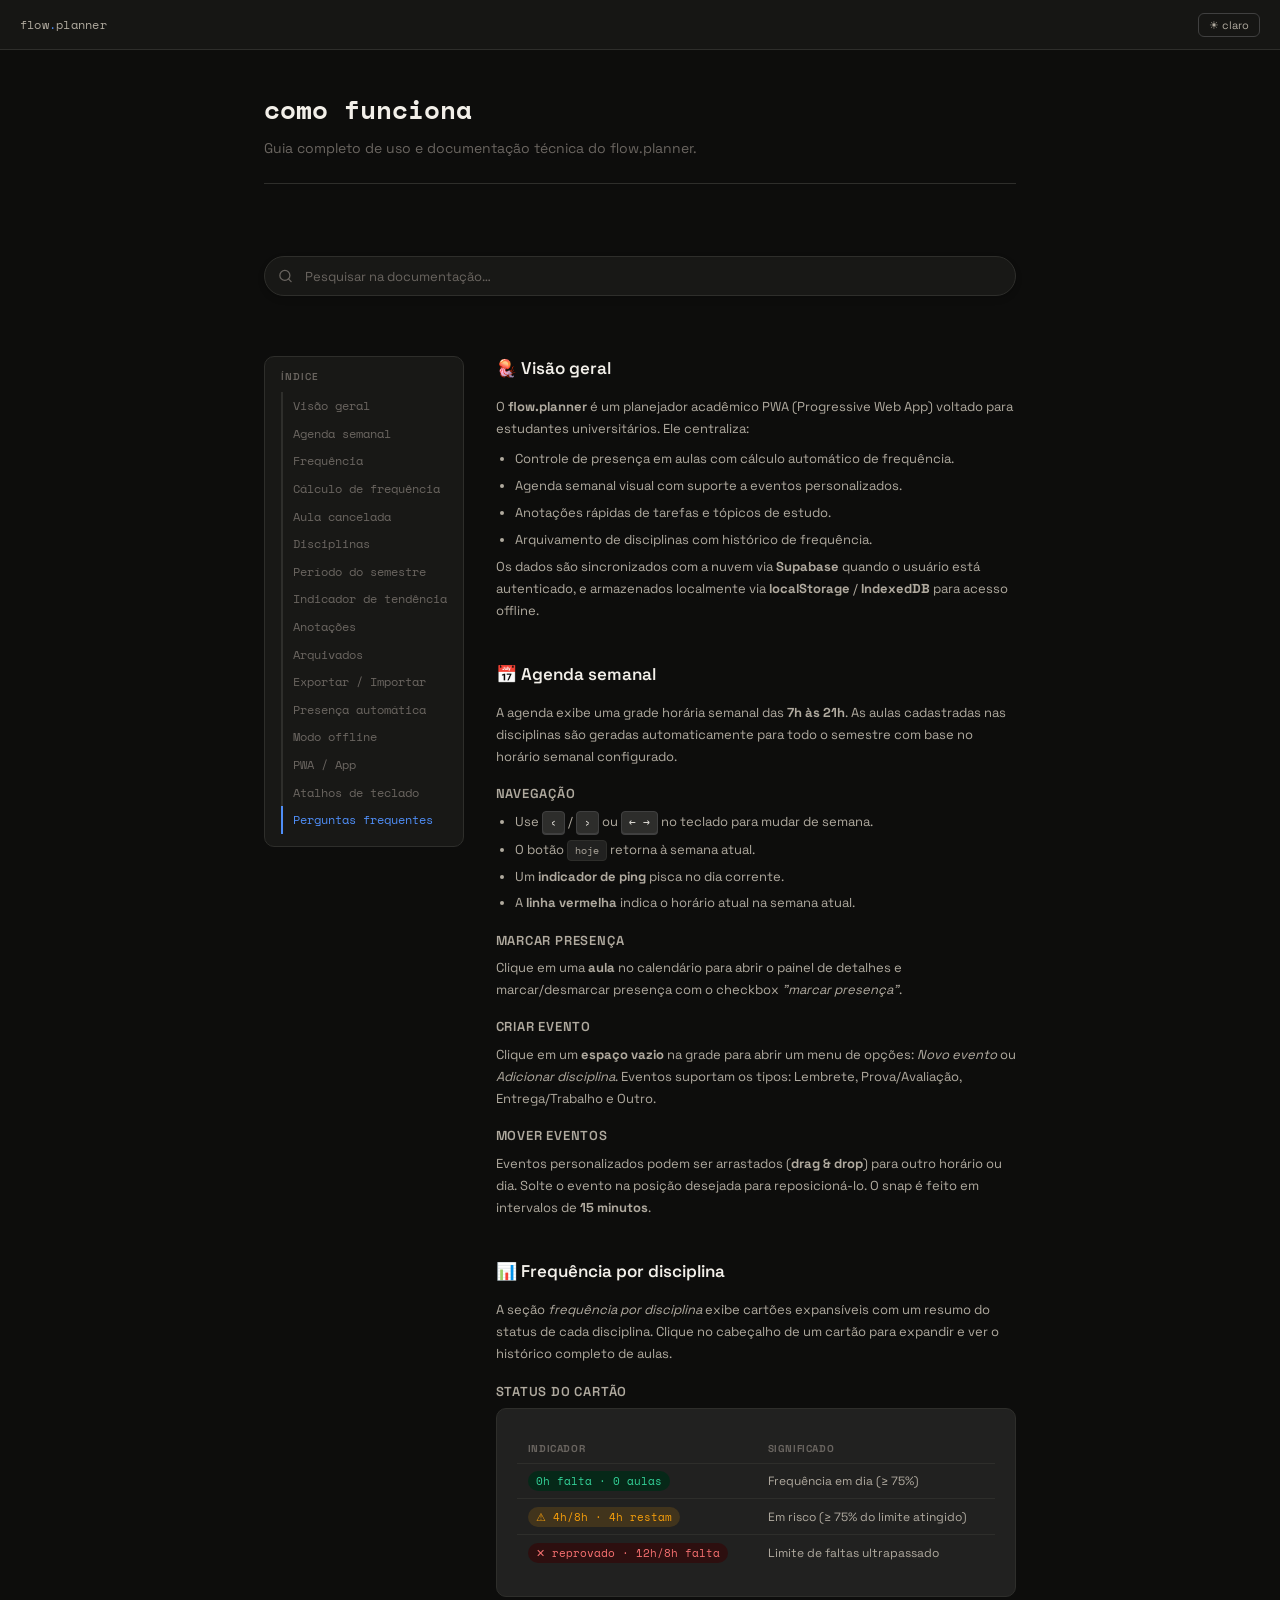
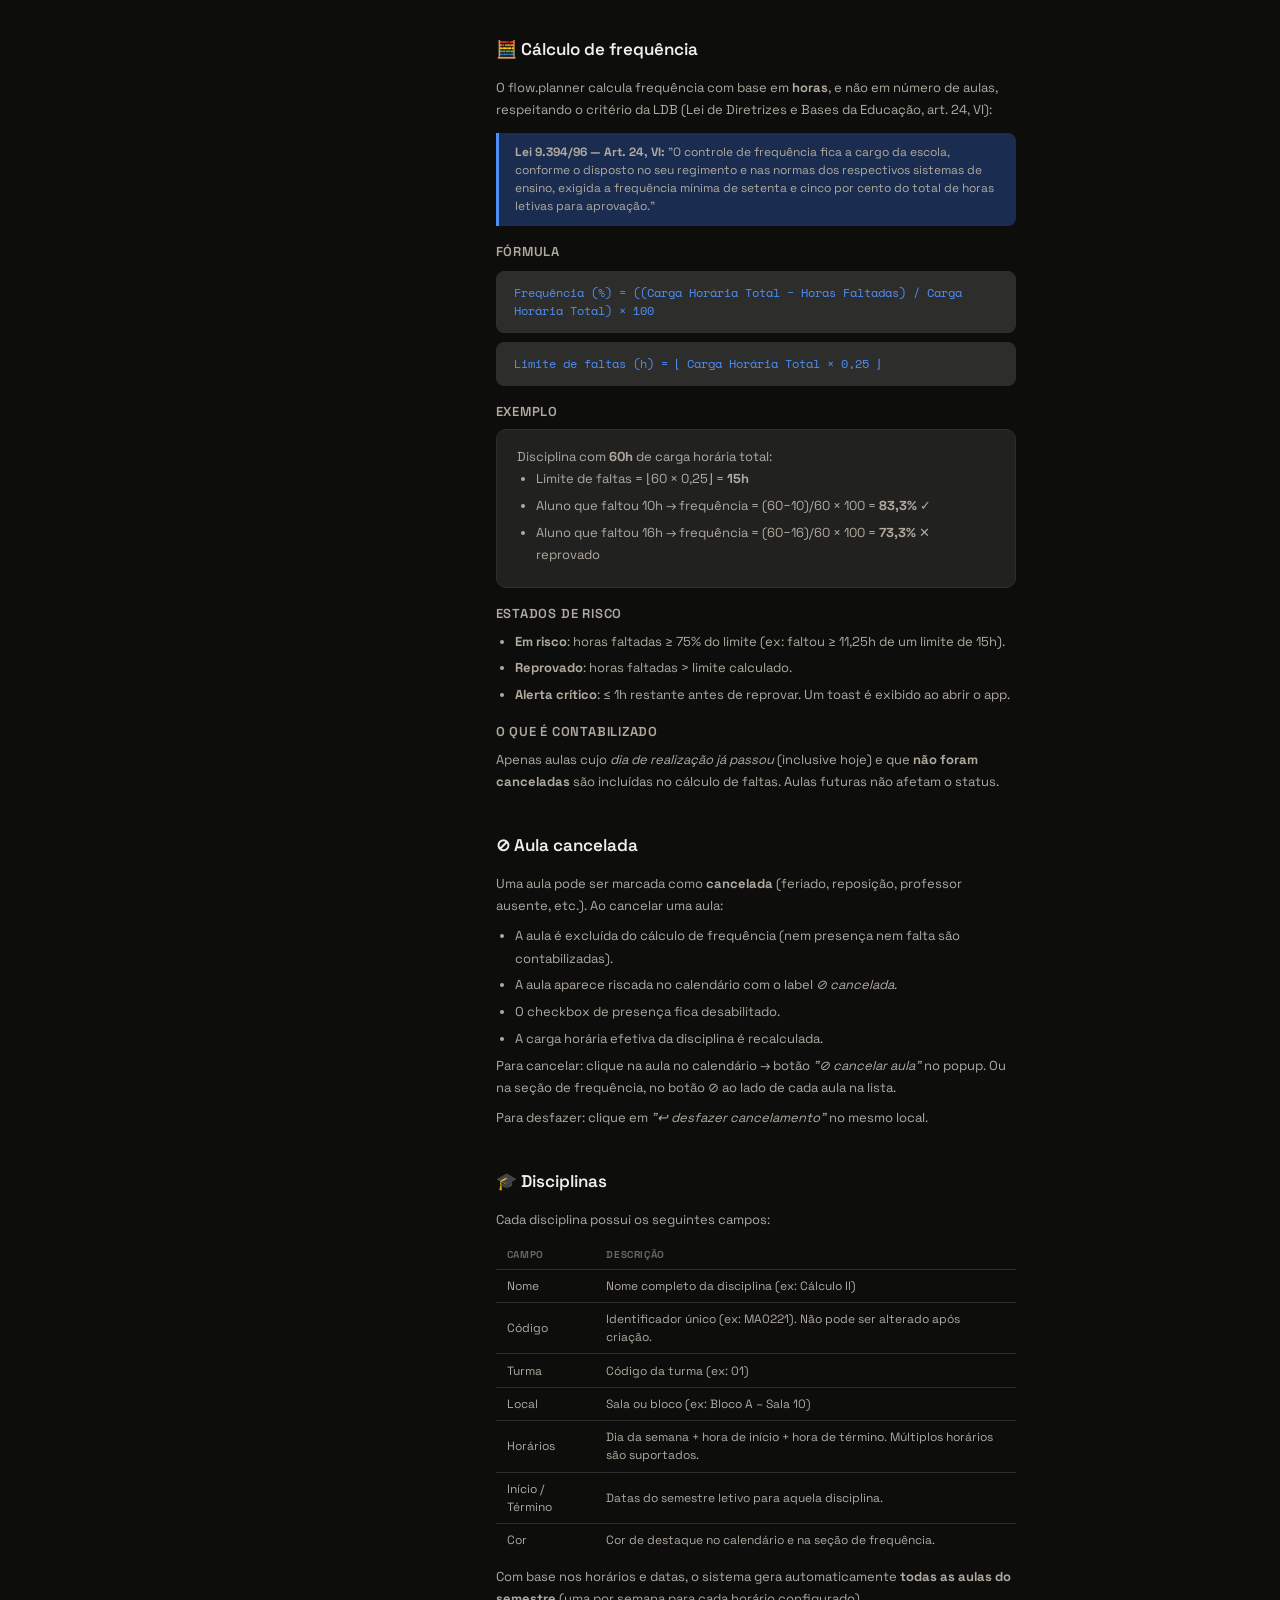
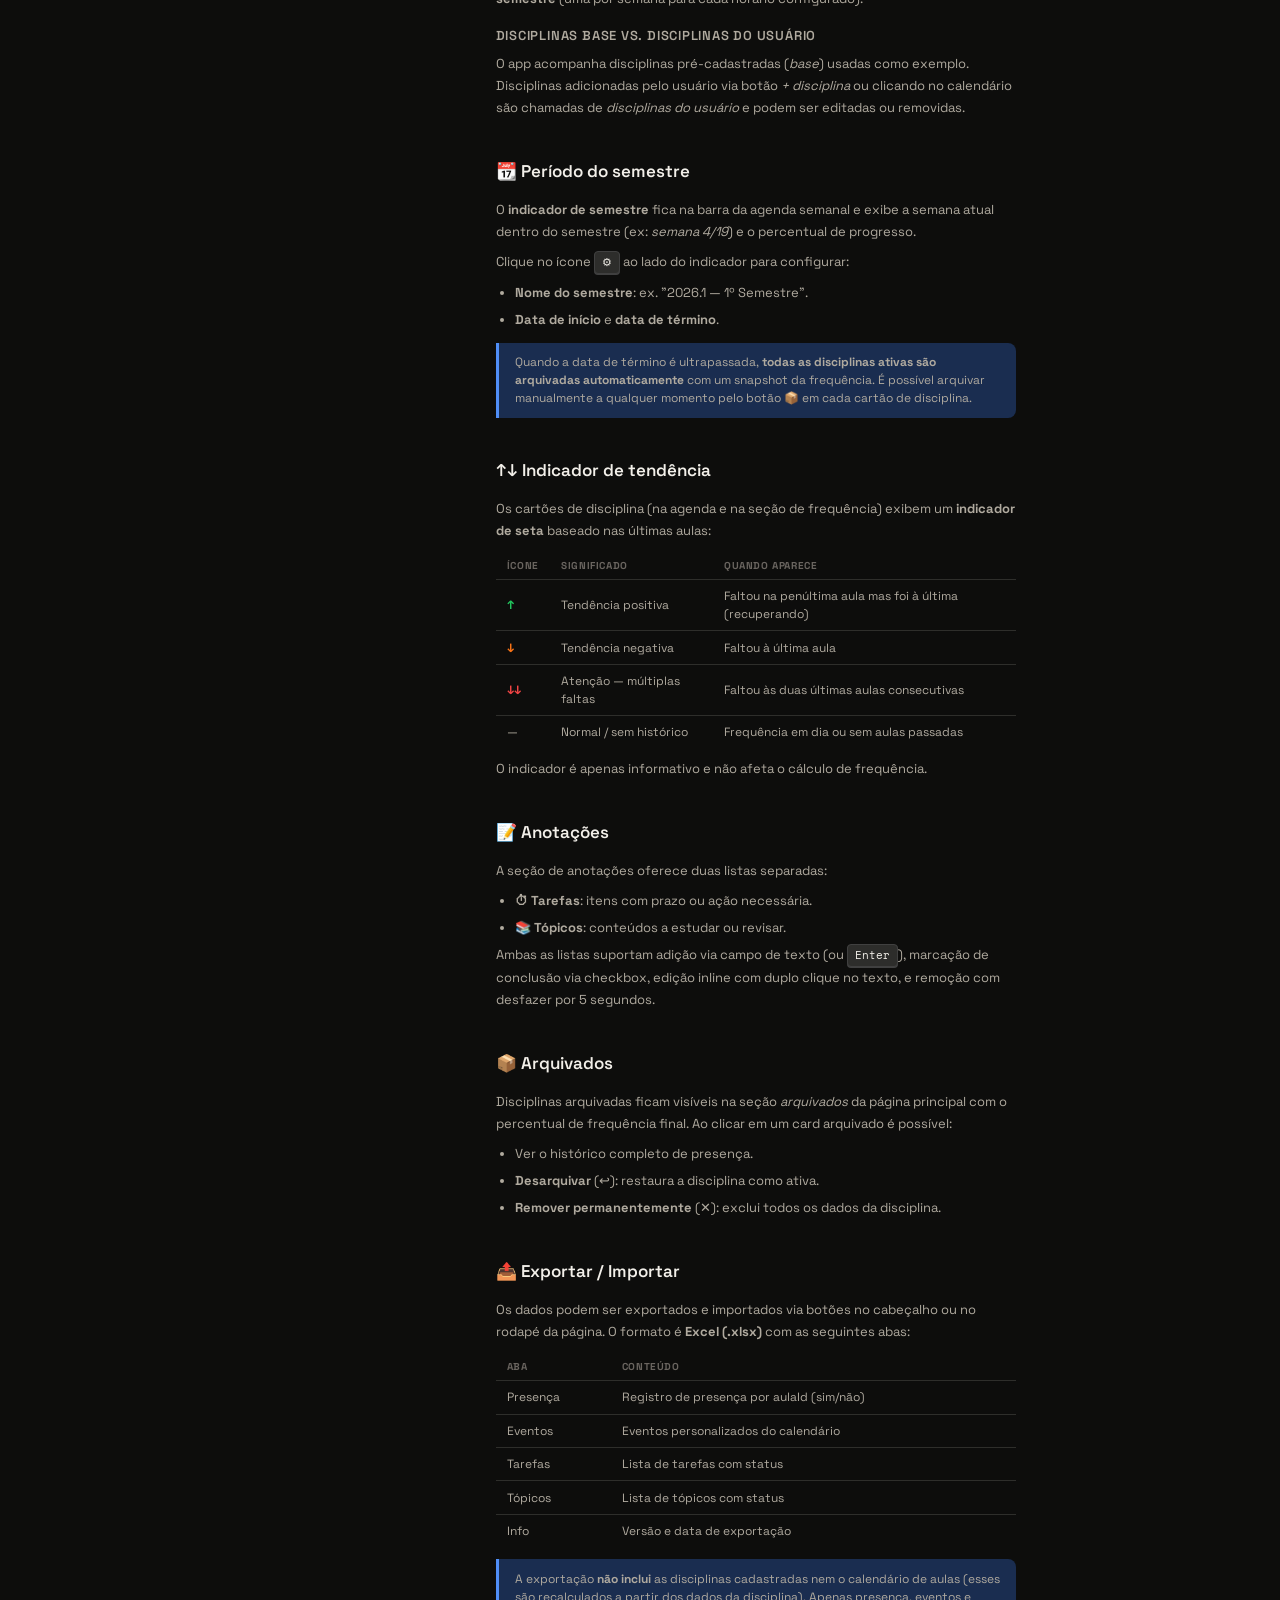
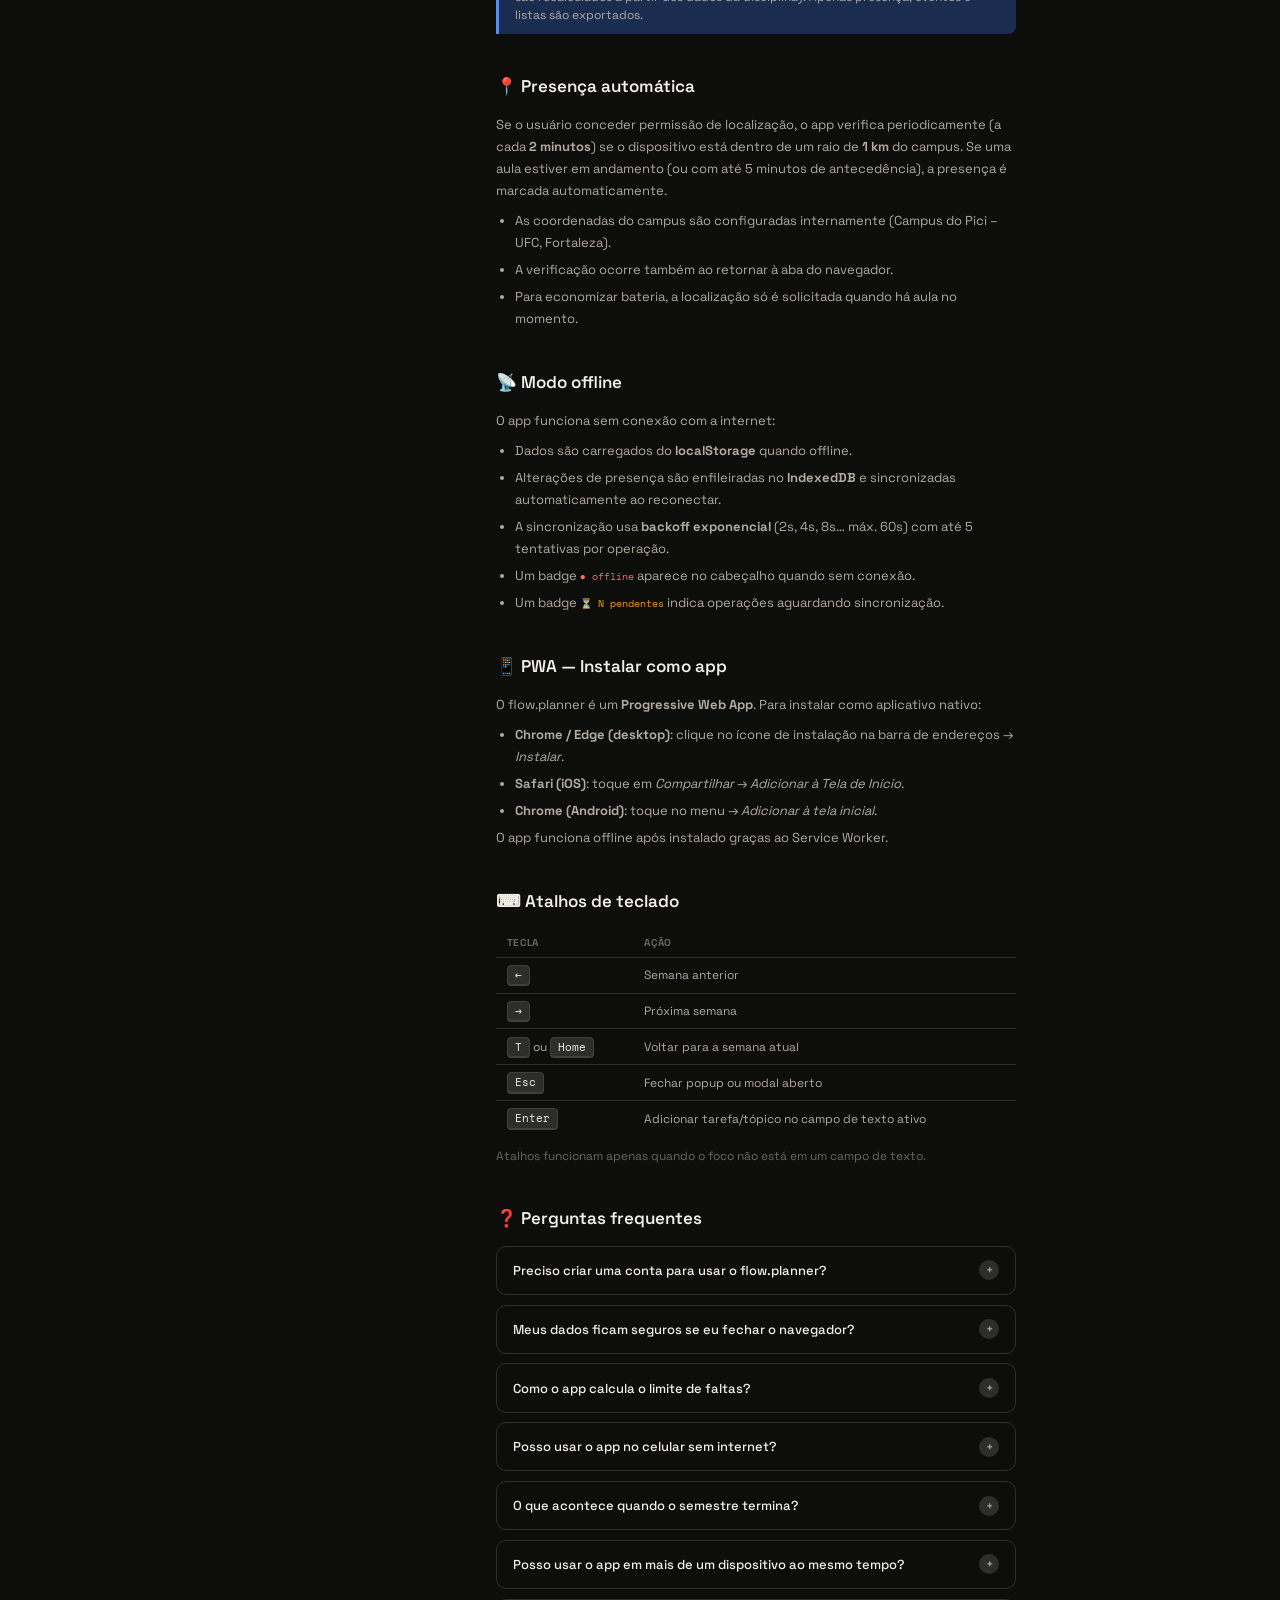
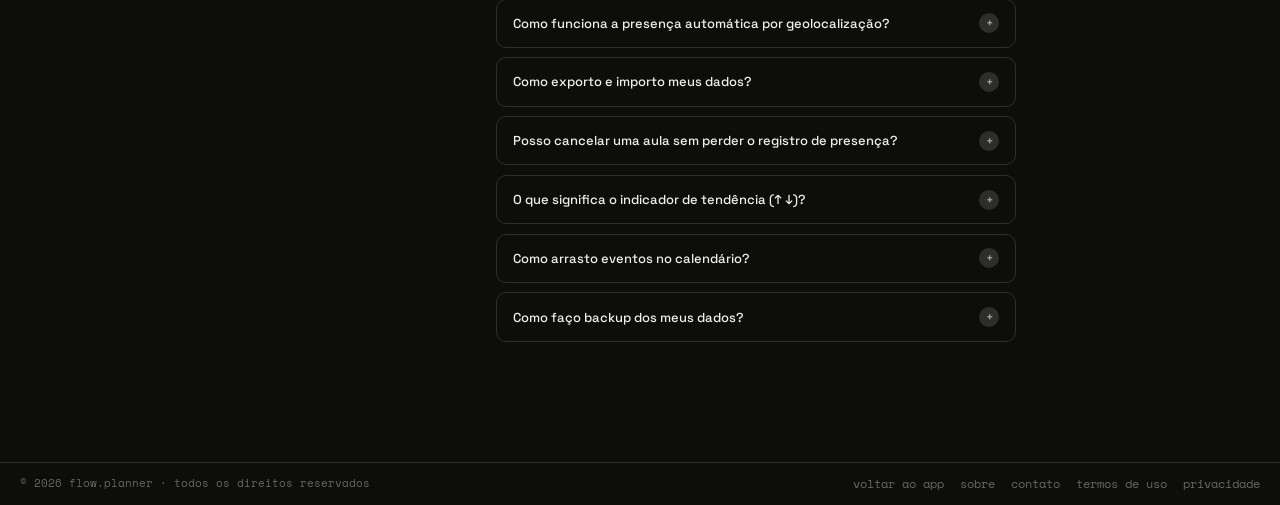
==== commit bc3de8c6: "feat: canonical URLs all pages, auto-year footer copyright, liquid glass login card Agent-Logs-Url: " ====
--- a/como-funciona.html
+++ b/como-funciona.html
@@ -6,6 +6,7 @@
 <title>Como Funciona — flow.planner</title>
 <link rel="icon" href="favicon.svg" type="image/svg+xml">
 <link rel="icon" href="favicon.ico" type="image/x-icon">
+<link rel="canonical" href="https://joaoclaudiano.github.io/planner/como-funciona.html">
 <link rel="preconnect" href="https://fonts.googleapis.com">
 <link rel="preconnect" href="https://fonts.gstatic.com" crossorigin>
 <link href="https://fonts.googleapis.com/css2?family=Space+Grotesk:wght@300;400;500;600&family=Space+Mono:wght@400;700&display=swap" rel="stylesheet">
@@ -560,7 +561,7 @@
 </main>
 
 <footer>
-  <span class="finfo">flow.planner — documentação</span>
+  <span class="finfo">© <span id="fYear"></span> flow.planner · todos os direitos reservados</span>
   <nav class="fnav">
     <a href="index.html">voltar ao app</a>
     <a href="sobre.html">sobre</a>
@@ -599,8 +600,15 @@
 
   /* ── Scroll-to-top button ── */
   const scrollBtn = document.getElementById('scrollTop');
+  let scrollTicking = false;
   window.addEventListener('scroll', () => {
-    scrollBtn.classList.toggle('visible', window.scrollY > 300);
+    if (!scrollTicking) {
+      requestAnimationFrame(() => {
+        scrollBtn.classList.toggle('visible', window.scrollY > 300);
+        scrollTicking = false;
+      });
+      scrollTicking = true;
+    }
   }, { passive: true });
   scrollBtn.addEventListener('click', () => window.scrollTo({ top: 0, behavior: 'smooth' }));
 
@@ -627,14 +635,14 @@
   const searchClear = document.getElementById('searchClear');
   const noResults   = document.getElementById('searchNoResults');
   const termSpan    = document.getElementById('searchTerm');
-
-  // Collect all searchable text nodes inside doc-content
+  const SKIP_TAGS   = new Set(['SCRIPT','STYLE','INPUT','BUTTON','MARK']);
+  const MAX_QUERY   = 200;
+
   function highlight(query) {
     // Remove existing highlights
     document.querySelectorAll('mark.search-hl').forEach(m => {
       m.replaceWith(document.createTextNode(m.textContent));
     });
-    // Normalize adjacent text nodes
     document.querySelector('.doc-content').normalize();
 
     const items = document.querySelectorAll('.doc-section');
@@ -651,11 +659,11 @@
     let anyVisible = false;
 
     items.forEach(section => {
-      const text = section.textContent;
-      if (re.test(text)) {
+      re.lastIndex = 0;
+      if (re.test(section.textContent)) {
         section.style.display = '';
         anyVisible = true;
-        // Highlight text nodes
+        re.lastIndex = 0;
         walkAndHighlight(section, re);
       } else {
         section.style.display = 'none';
@@ -668,6 +676,7 @@
   function walkAndHighlight(node, re) {
     if (node.nodeType === Node.TEXT_NODE) {
       const val = node.nodeValue;
+      re.lastIndex = 0;
       if (!re.test(val)) return;
       re.lastIndex = 0;
       const frag = document.createDocumentFragment();
@@ -682,7 +691,7 @@
       }
       if (last < val.length) frag.appendChild(document.createTextNode(val.slice(last)));
       node.parentNode.replaceChild(frag, node);
-    } else if (node.nodeType === Node.ELEMENT_NODE && !['SCRIPT','STYLE','INPUT','BUTTON'].includes(node.tagName)) {
+    } else if (node.nodeType === Node.ELEMENT_NODE && !SKIP_TAGS.has(node.tagName)) {
       Array.from(node.childNodes).forEach(c => walkAndHighlight(c, re));
     }
   }
@@ -690,7 +699,7 @@
   let searchTimer;
   searchInput.addEventListener('input', () => {
     clearTimeout(searchTimer);
-    searchTimer = setTimeout(() => highlight(searchInput.value.trim()), 180);
+    searchTimer = setTimeout(() => highlight(searchInput.value.trim().slice(0, MAX_QUERY)), 150);
   });
   searchClear.addEventListener('click', () => {
     searchInput.value = '';
@@ -699,5 +708,5 @@
   });
 })();
 </script>
-</body>
-</html>
+<script>document.getElementById('fYear').textContent = new Date().getFullYear();</script>
+</body>
--- a/style.css
+++ b/style.css
@@ -179,6 +179,9 @@
 .cal-ev[data-custom] { cursor: grab; }
 .cal-ev[data-custom]:active { cursor: grabbing; }
 .cal-ev.ev-past { opacity: .45; }
+.cal-ev.ev-cancelled { opacity: .4; }
+.cal-ev.ev-cancelled .ev-name { text-decoration: line-through; }
+.ev-cancelled-label { font-size: 10px; color: var(--text3); }
 .ev-name { font-weight: 600; white-space: nowrap; overflow: hidden; text-overflow: ellipsis; font-size: 11px; }
 .ev-time { font-family: var(--mono); font-size: 10px; opacity: .65; }
 .ev-check { font-size: 10px; color: var(--ok); }
@@ -270,8 +273,8 @@
 .att-prog { height: 3px; background: var(--border); }
 .att-prog-fill { height: 100%; transition: width .4s; border-radius: 0 2px 2px 0; }
 
-.att-body { display: none; border-top: 1px solid var(--border); }
-.att-card.open .att-body { display: block; }
+.att-body { overflow: hidden; max-height: 0; transition: max-height .35s ease-out; border-top: 0px solid var(--border); }
+.att-card.open .att-body { max-height: 4000px; border-top: 1px solid var(--border); transition: max-height .45s ease-in; }
 
 /* Resumo de horas dentro do card */
 .att-summary-bar {
@@ -297,11 +300,17 @@
 .abadge.today { background: var(--accent); color: #fff; }
 .abadge.future { background: var(--surface3); color: var(--text3); border: 1px solid var(--border); }
 .abadge.falta { background: var(--warnb); color: var(--warn); }
+.abadge.cancelled { background: var(--surface3); color: var(--text3); border: 1px solid var(--border); }
 
 .att-footer { display: flex; align-items: center; justify-content: space-between; gap: .5rem; flex-wrap: wrap; padding: .6rem 1rem; border-top: 1px solid var(--border); background: var(--surface2); }
 .att-warn-txt { font-size: 11px; color: var(--warn); font-weight: 500; }
 .att-mark-btn { background: none; border: 1px solid var(--border); padding: 4px 10px; border-radius: 6px; font-size: 11px; color: var(--text2); cursor: pointer; font-family: var(--sans); transition: all .15s; }
 .att-mark-btn:hover { background: var(--accent-bg); color: var(--accent); border-color: var(--accent); }
+.att-row-cancelled { opacity: .5; }
+.att-cancel-btn { margin-left: auto; background: none; border: none; cursor: pointer; font-size: 12px; color: var(--text3); padding: 0 2px; opacity: .45; flex-shrink: 0; }
+.att-cancel-btn:hover { opacity: 1; color: var(--warn); }
+.ep-cancel-btn { display: block; margin-top: .4rem; background: none; border: none; font-size: 11px; color: var(--text3); cursor: pointer; padding: 0; opacity: .65; font-family: var(--sans); }
+.ep-cancel-btn:hover { opacity: 1; }
 
 /* ─ LISTS ─ */
 .lists-grid { display: grid; grid-template-columns: 1fr 1fr; gap: 1rem; }
@@ -335,6 +344,7 @@
 /* ─ FOOTER ─ */
 footer { border-top: 1px solid var(--border); padding: .75rem 1.25rem; display: flex; align-items: center; justify-content: space-between; gap: .5rem; flex-wrap: wrap; }
 .finfo { font-family: var(--mono); font-size: 11px; color: var(--text3); }
+.fcopy { width: 100%; font-family: var(--mono); font-size: 10px; color: var(--text3); text-align: center; padding-top: .2rem; border-top: 1px solid var(--border); margin-top: .25rem; }
 .factions { display: flex; gap: .35rem; }
 .fnav { display: flex; gap: 1rem; flex-wrap: wrap; align-items: center; }
 .fnav a { font-family: var(--mono); font-size: 12px; color: var(--text3); text-decoration: none; transition: color .15s; }
@@ -483,12 +493,89 @@
   60%  { transform: scaleY(1.000) scaleX(1.000); } /* repouso */
   100% { transform: scaleY(1.000) scaleX(1.000); } /* deslize passivo */
 }
+/* ─ LIQUID GLASS shimmer ─ */
+@keyframes liquid-shimmer {
+  0%   { left: -90%; opacity: 0; }
+  8%   { opacity: 1; }
+  72%  { left: 130%; opacity: 1; }
+  80%  { opacity: 0; }
+  100% { left: 130%; opacity: 0; }
+}
 .login-card {
-  background: var(--surface); border: 1px solid var(--border);
-  border-radius: 16px; padding: 2rem 2.25rem;
+  position: relative; overflow: hidden;
+  background: rgba(255,255,255,0.12);
+  border: 1px solid rgba(255,255,255,0.28);
+  border-radius: 20px; padding: 2rem 2.25rem;
   width: 100%; max-width: 380px;
-  box-shadow: 0 20px 60px rgba(0,0,0,.15);
+  backdrop-filter: blur(28px) saturate(160%) brightness(1.04);
+  -webkit-backdrop-filter: blur(28px) saturate(160%) brightness(1.04);
+  box-shadow:
+    0 8px 40px rgba(0,0,0,0.18),
+    inset 0 1.5px 0 rgba(255,255,255,0.50),
+    inset 0 -1px 0 rgba(0,0,0,0.08);
   display: flex; flex-direction: column; gap: .6rem;
+  transition: box-shadow .35s, transform .35s;
+  transform-style: preserve-3d;
+  will-change: transform;
+}
+/* Specular highlight — static top-left streak */
+.login-card::before {
+  content: '';
+  position: absolute; inset: 0;
+  border-radius: inherit;
+  background: linear-gradient(135deg,
+    rgba(255,255,255,0.42) 0%,
+    rgba(255,255,255,0.08) 38%,
+    transparent 65%);
+  pointer-events: none; z-index: 0;
+}
+/* Animated shimmer — travelling refraction sweep */
+.login-card::after {
+  content: '';
+  position: absolute;
+  top: -60%; left: -90%;
+  width: 55%; height: 220%;
+  background: linear-gradient(105deg,
+    transparent 38%,
+    rgba(255,255,255,0.22) 50%,
+    transparent 62%);
+  transform: rotate(12deg);
+  animation: liquid-shimmer 6s ease-in-out infinite;
+  pointer-events: none; z-index: 0;
+}
+/* Children must sit above pseudo-elements */
+.login-card > * { position: relative; z-index: 1; }
+/* Dark mode overrides */
+body.dark .login-card {
+  background: rgba(15,10,30,0.52);
+  border-color: rgba(167,139,250,0.22);
+  box-shadow:
+    0 8px 48px rgba(0,0,0,0.60),
+    inset 0 1.5px 0 rgba(200,180,255,0.22),
+    inset 0 -1px 0 rgba(0,0,0,0.30);
+}
+body.dark .login-card::before {
+  background: linear-gradient(135deg,
+    rgba(167,139,250,0.22) 0%,
+    rgba(139,92,246,0.07) 38%,
+    transparent 65%);
+}
+body.dark .login-card::after {
+  background: linear-gradient(105deg,
+    transparent 38%,
+    rgba(167,139,250,0.15) 50%,
+    transparent 62%);
+}
+/* Adaptive Glass — high contrast mode: fall back to solid surface */
+@media (prefers-contrast: more) {
+  .login-card {
+    background: var(--surface);
+    backdrop-filter: none;
+    -webkit-backdrop-filter: none;
+    border-color: var(--border2);
+    box-shadow: 0 2px 8px rgba(0,0,0,0.10);
+  }
+  .login-card::before, .login-card::after { display: none; }
 }
 .login-logo {
   font-family: var(--mono); font-size: 18px;
@@ -672,3 +759,119 @@
 .archived-modal-actions { display: flex; gap: .5rem; flex-wrap: wrap; }
 .btn-save.danger { background: var(--warn); }
 .btn-save.danger:hover { opacity: .88; }
+
+/* ─ DARK MODE — relógio mais visível ─ */
+body.dark .clock { color: var(--text2); border-color: var(--border2); background: var(--surface3); }
+
+/* ─ TOOLTIPS (Shadcn/UI style) ─ */
+[data-tooltip] { position: relative; }
+[data-tooltip]::after {
+  content: attr(data-tooltip);
+  position: absolute;
+  bottom: calc(100% + 6px);
+  left: 50%;
+  transform: translateX(-50%) scale(.95);
+  background: var(--text);
+  color: var(--bg);
+  font-family: var(--sans);
+  font-size: 11px;
+  font-weight: 400;
+  line-height: 1.3;
+  padding: 5px 9px;
+  border-radius: 6px;
+  white-space: nowrap;
+  pointer-events: none;
+  opacity: 0;
+  transition: opacity .15s, transform .15s;
+  z-index: 9000;
+  box-shadow: 0 2px 8px rgba(0,0,0,.18);
+  letter-spacing: 0;
+  text-transform: none;
+  font-weight: normal;
+}
+[data-tooltip]::before {
+  content: '';
+  position: absolute;
+  bottom: calc(100% + 2px);
+  left: 50%;
+  transform: translateX(-50%);
+  border: 4px solid transparent;
+  border-top-color: var(--text);
+  pointer-events: none;
+  opacity: 0;
+  transition: opacity .15s;
+  z-index: 9001;
+}
+[data-tooltip]:hover::after,
+[data-tooltip]:hover::before {
+  opacity: 1;
+  transform: translateX(-50%) scale(1);
+}
+
+/* ─ TREND ARROWS ─ */
+.trend-up   { font-size: 10px; color: var(--ok);  margin-left: 2px; flex-shrink:0; }
+.trend-down { font-size: 10px; color: #f97316;    margin-left: 2px; flex-shrink:0; }
+.trend-bad  { font-size: 10px; color: var(--warn); margin-left: 2px; flex-shrink:0; }
+.ev-trend { position:absolute; top:2px; right:3px; font-size:9px; line-height:1; pointer-events:none; }
+
+/* ─ CALENDAR SLOT CHOICE POPUP ─ */
+.slot-choice {
+  position: fixed; z-index: 7000;
+  background: var(--surface);
+  border: 1px solid var(--border);
+  border-radius: 10px;
+  box-shadow: 0 4px 20px rgba(0,0,0,.14);
+  padding: .4rem .3rem;
+  min-width: 170px;
+}
+.slot-choice-btn {
+  display: flex; align-items: center; gap: .5rem;
+  width: 100%; padding: .45rem .7rem;
+  background: none; border: none; border-radius: 6px;
+  font-family: var(--sans); font-size: 12px; color: var(--text);
+  cursor: pointer; text-align: left;
+  transition: background .1s;
+}
+.slot-choice-btn:hover { background: var(--surface2); }
+
+/* ─ LOADING OVERLAY — jellyfish ─ */
+.load-overlay {
+  display: none;
+  position: fixed; inset: 0; z-index: 8500;
+  background: var(--bg);
+  align-items: center; justify-content: center;
+  flex-direction: column;
+  transition: opacity .3s;
+  opacity: 1;
+}
+.load-overlay.show { display: flex; }
+.load-overlay.hide { opacity: 0; pointer-events: none; }
+.load-jelly { display: flex; flex-direction: column; align-items: center; gap: 1rem; }
+.load-jelly-svg { filter: drop-shadow(0 0 16px #8b5cf680); }
+.load-label { font-family: var(--mono); font-size: 11px; color: var(--text3); letter-spacing: .08em; }
+@keyframes jelly-float {
+  0%, 100% { transform: translateY(0); }
+  50%       { transform: translateY(-8px); }
+}
+@keyframes jelly-tentacle {
+  0%, 100% { transform: scaleX(1); }
+  50%       { transform: scaleX(1.05); }
+}
+.load-overlay.show .jelly-float { animation: jelly-float 1.6s ease-in-out infinite; }
+
+/* ─ PAGE FADE-IN ─ */
+@keyframes pageFadeIn {
+  from { opacity: 0; transform: translateY(6px); }
+  to   { opacity: 1; transform: translateY(0); }
+}
+body.page-ready { animation: pageFadeIn .4s ease-out both; }
+
+/* ─ SEMPROG CONFIG BUTTON ─ */
+#btnSemConfig { width: 20px !important; height: 20px !important; font-size: 10px; padding: 0; border-radius: 5px; opacity: .55; transition: opacity .15s; }
+#btnSemConfig:hover { opacity: 1; }
+
+/* ─ SYNC BADGE ─ */
+.sync-badge { font-family: var(--mono); font-size: 10px; padding: 2px 9px; border-radius: 20px; }
+.sync-badge.saving { background: color-mix(in srgb, #f59e0b 12%, transparent); border: 1px solid color-mix(in srgb, #f59e0b 50%, transparent); color: #f59e0b; }
+.sync-badge.saved  { background: var(--okb); border: 1px solid color-mix(in srgb, var(--ok) 40%, transparent); color: var(--ok); }
+.sync-badge.error  { background: var(--warnb); border: 1px solid color-mix(in srgb, var(--warn) 50%, transparent); color: var(--warn); }
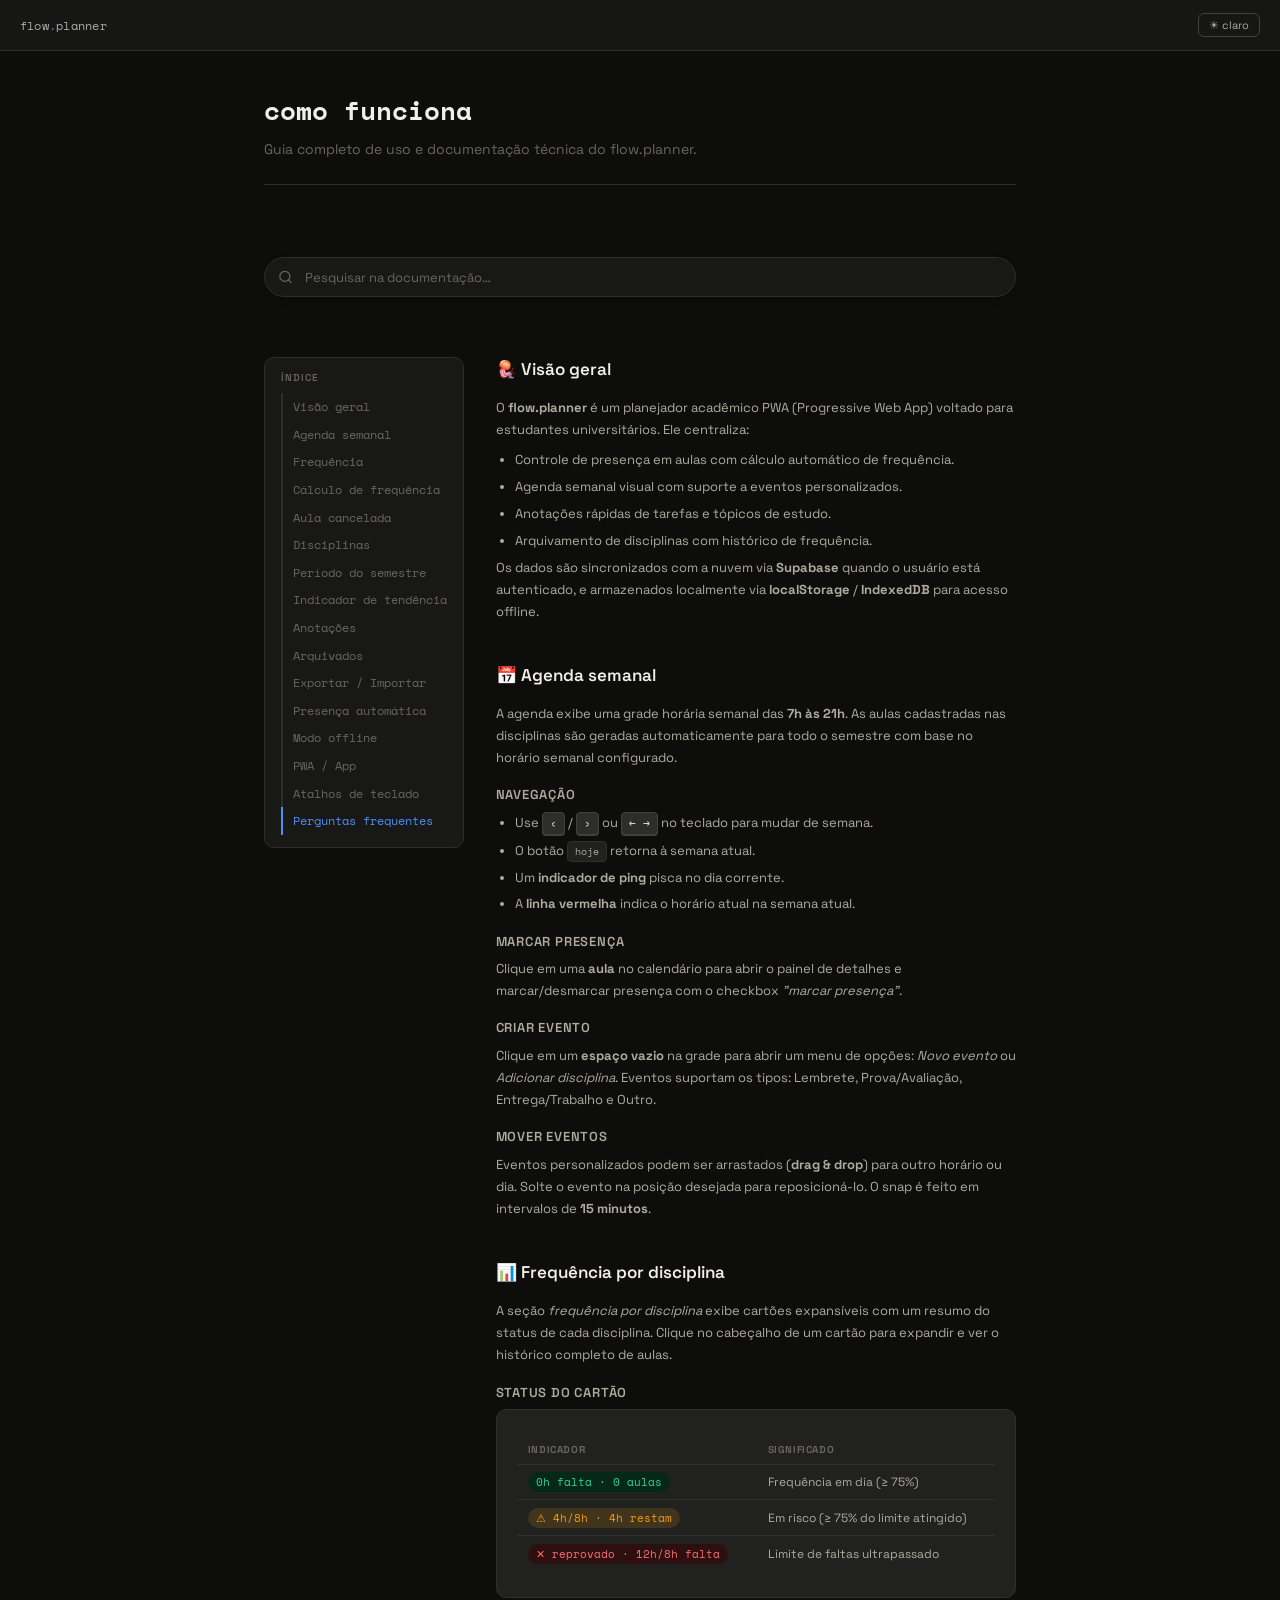
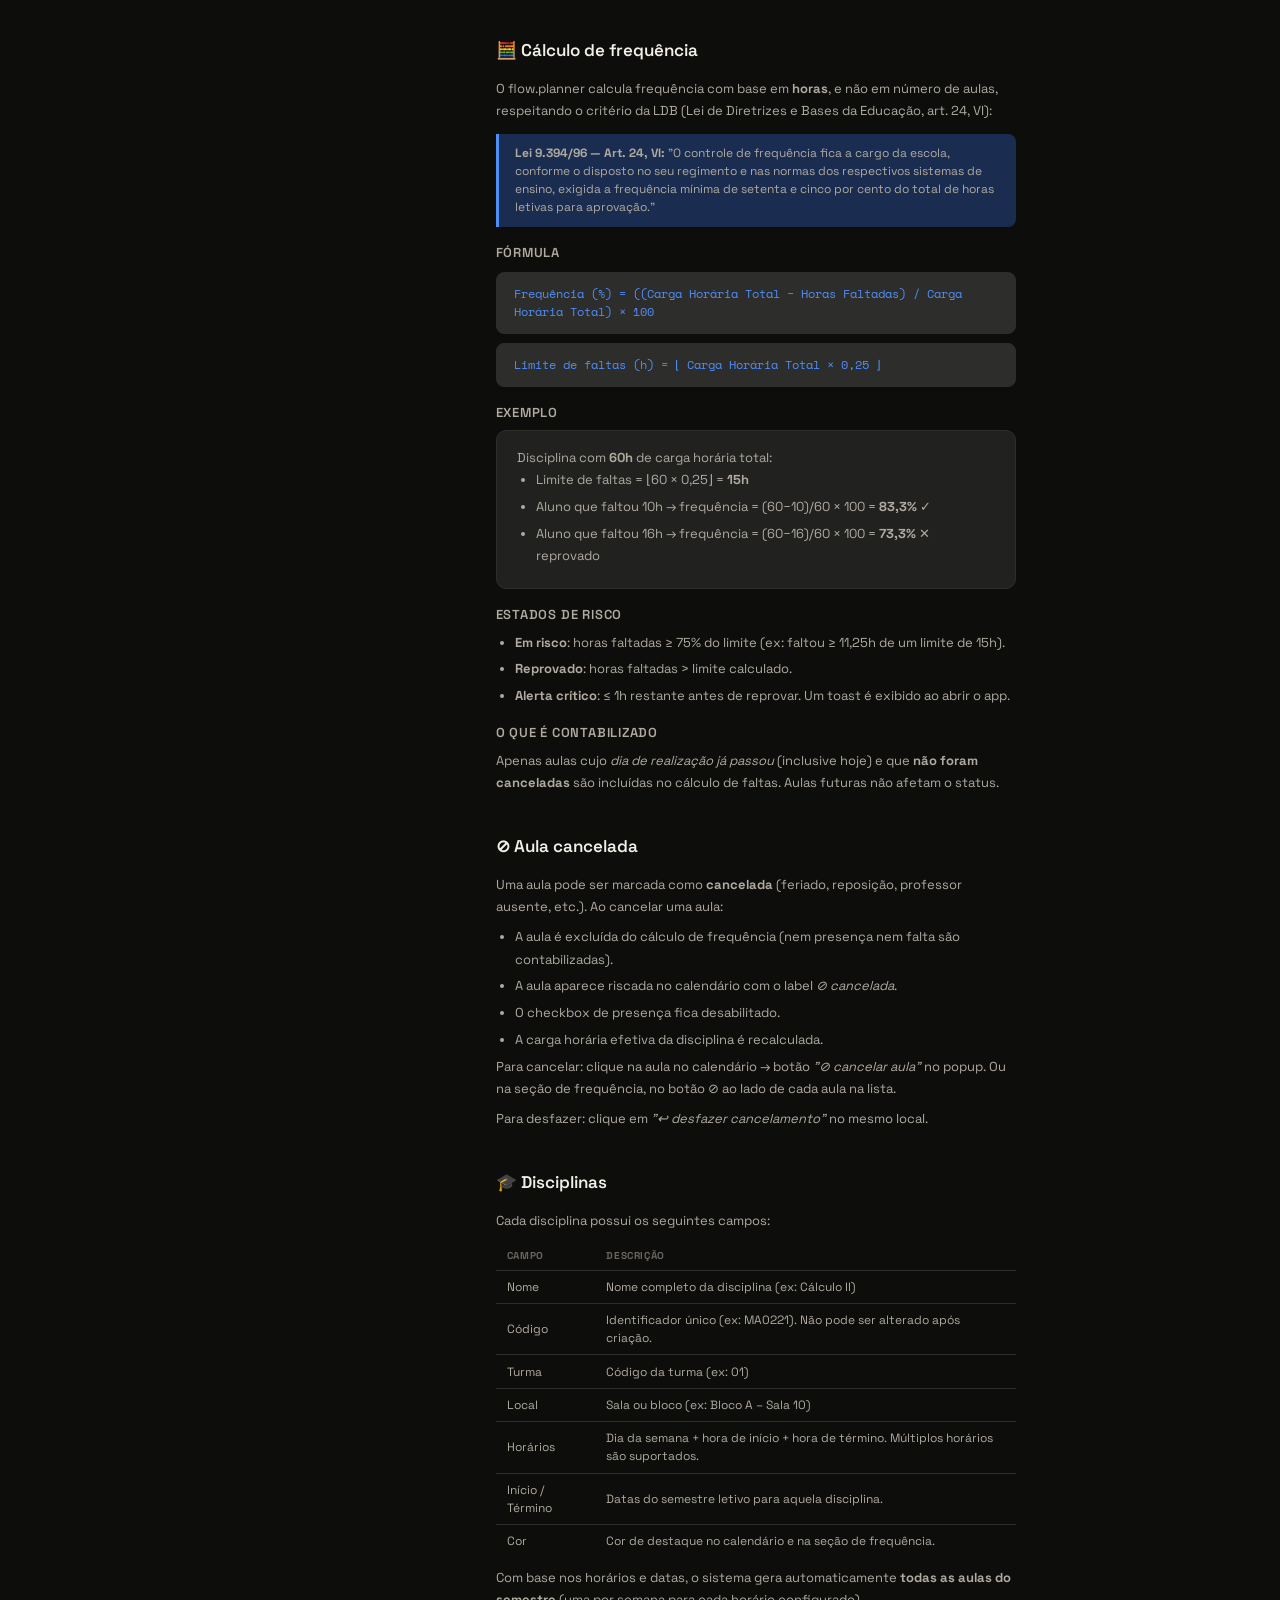
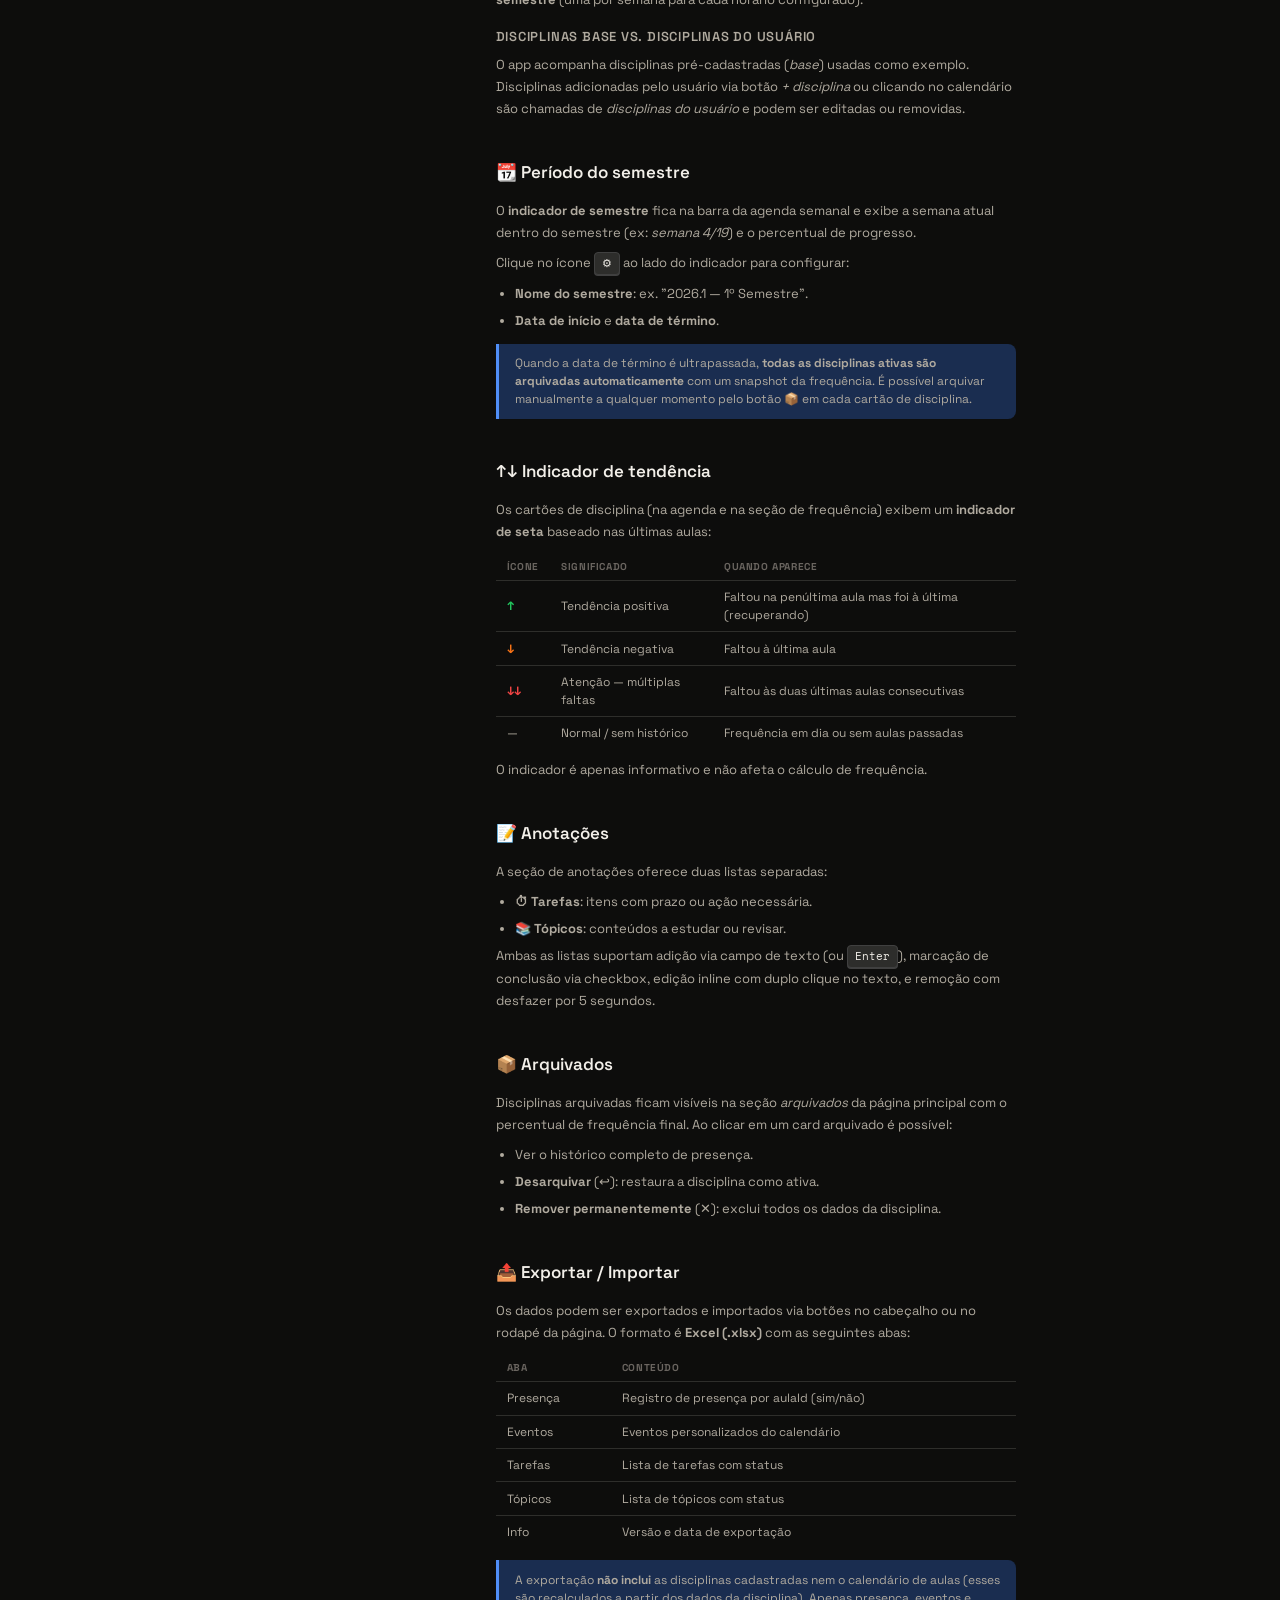
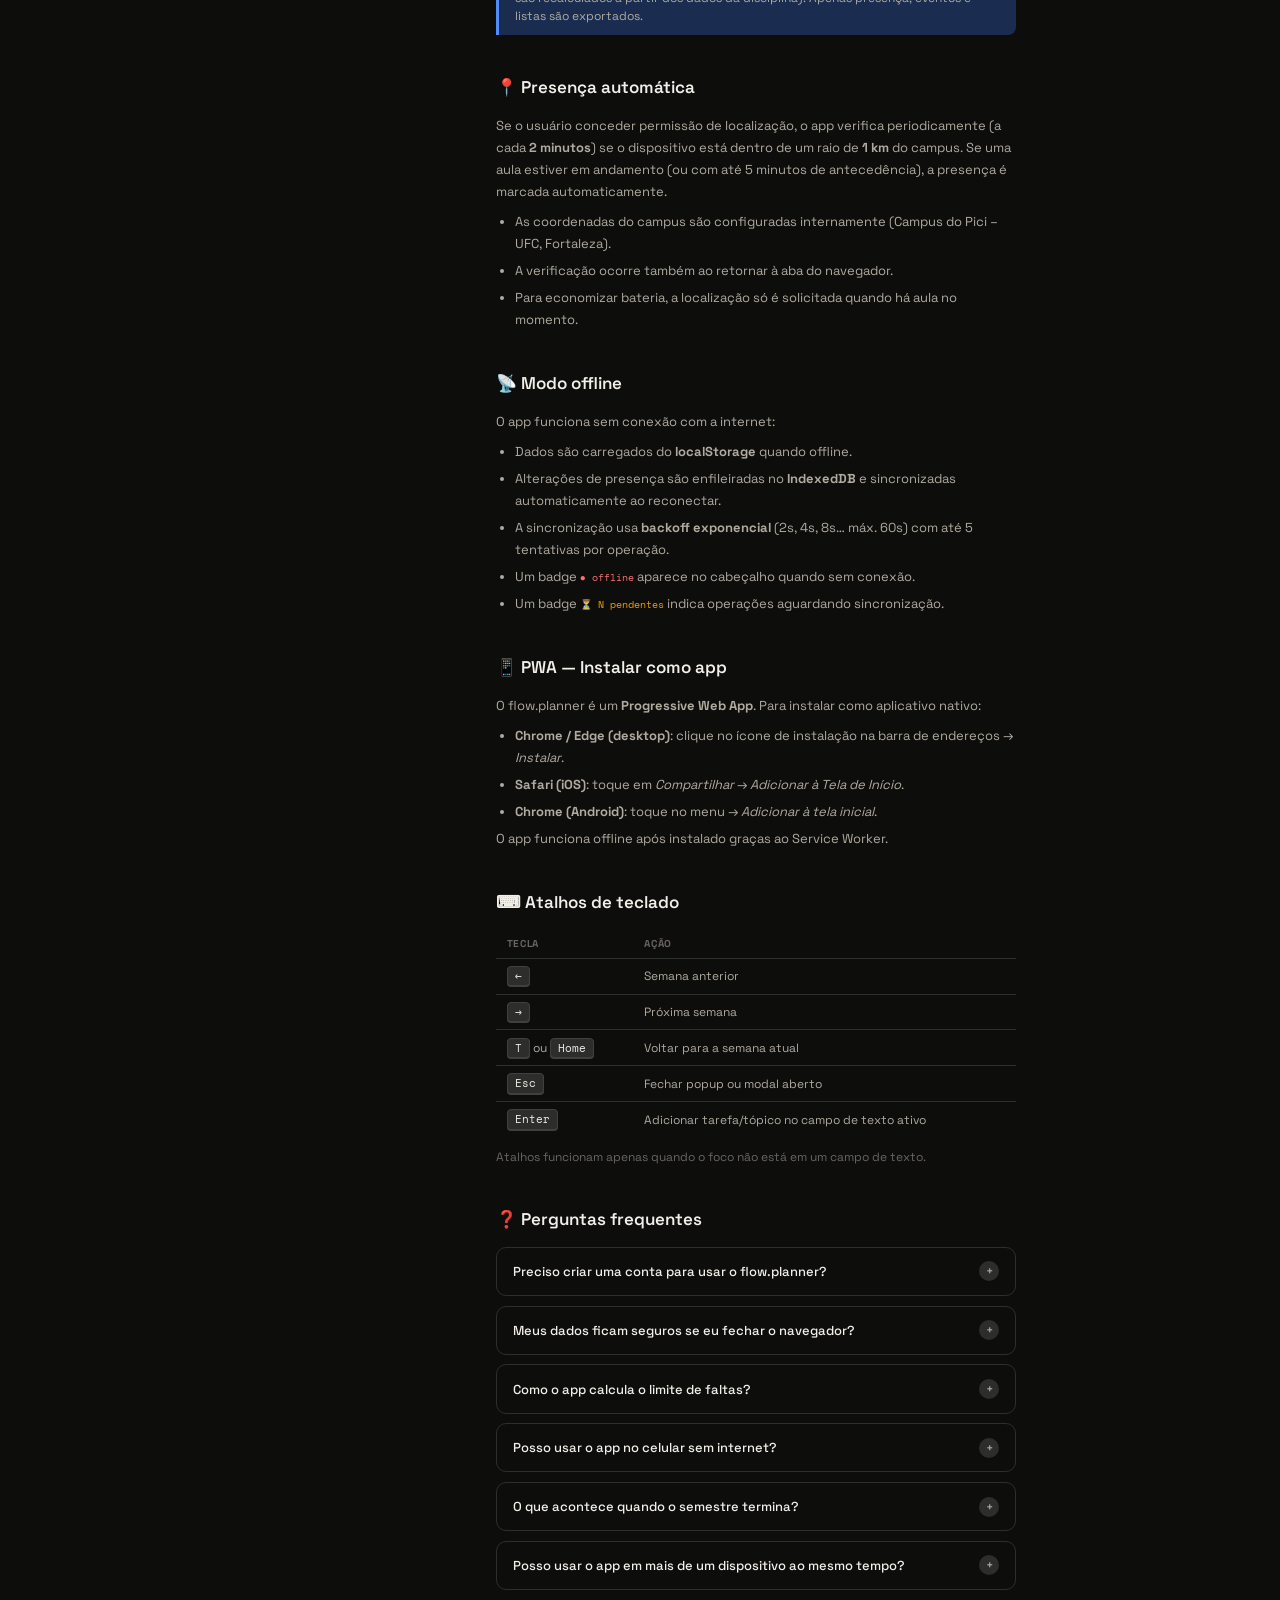
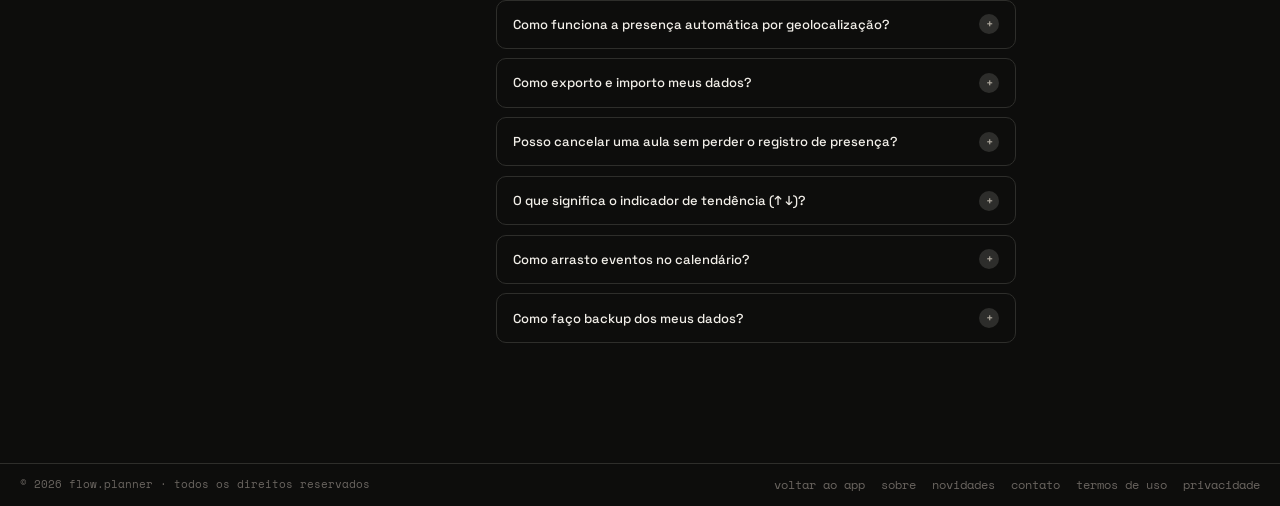
==== commit afc72be9: "Merge pull request #71 from JoaoClaudiano/copilot/update-buttons-account-card feat: add Sentry error" ====
--- a/como-funciona.html
+++ b/como-funciona.html
@@ -3,6 +3,7 @@
 <head>
 <meta charset="UTF-8">
 <meta name="viewport" content="width=device-width, initial-scale=1.0">
+<script src="https://js.sentry-cdn.com/d4fd822a23b289c483736a7b996e8d0f.min.js" crossorigin="anonymous"></script>
 <title>Como Funciona — flow.planner</title>
 <link rel="icon" href="favicon.svg" type="image/svg+xml">
 <link rel="icon" href="favicon.ico" type="image/x-icon">
@@ -10,7 +11,7 @@
 <link rel="preconnect" href="https://fonts.googleapis.com">
 <link rel="preconnect" href="https://fonts.gstatic.com" crossorigin>
 <link href="https://fonts.googleapis.com/css2?family=Space+Grotesk:wght@300;400;500;600&family=Space+Mono:wght@400;700&display=swap" rel="stylesheet">
-<link rel="stylesheet" href="style.css">
+<link rel="stylesheet" href="assets/css/style.css">
 <style>
 .doc-nav { position: sticky; top: 60px; background: var(--surface); border: 1px solid var(--border); border-radius: var(--r); padding: .75rem 1rem; font-size: 12px; min-width: 180px; height: fit-content; }
 .doc-nav a { display: block; color: var(--text3); text-decoration: none; font-family: var(--mono); padding: .3rem 0; border-left: 2px solid var(--border); padding-left: .6rem; transition: color .15s, border-color .15s; }
@@ -106,11 +107,13 @@
 </head>
 <body>
 <header>
-  <div style="display:flex;align-items:center">
-    <a href="index.html" style="text-decoration:none"><span class="logo">flow<b>.</b>planner</span></a>
-  </div>
-  <div class="hright">
-    <button class="hbtn" id="btnDark">☀ claro</button>
+  <div class="header-top">
+    <div style="display:flex;align-items:center">
+      <a href="index.html" style="text-decoration:none"><span class="logo">flow<b>.</b>planner</span></a>
+    </div>
+    <div class="hright">
+      <button class="hbtn" id="btnDark" aria-label="Alternar tema">☀ claro</button>
+    </div>
   </div>
 </header>
 
@@ -565,6 +568,7 @@
   <nav class="fnav">
     <a href="index.html">voltar ao app</a>
     <a href="sobre.html">sobre</a>
+    <a href="novidades.html">novidades</a>
     <a href="contato.html">contato</a>
     <a href="termos.html">termos de uso</a>
     <a href="privacidade.html">privacidade</a>
--- a/assets/css/style.css
+++ b/assets/css/style.css
@@ -0,0 +1,1537 @@
+:root {
+  --bg:#f5f4f1; --surface:#fff; --surface2:#f0ede8; --surface3:#e8e4dd;
+  --text:#181816; --text2:#5a5652; --text3:#9a9690;
+  --border:#dedad4; --border2:#c8c4bc;
+  --accent:#2563eb; --accent-bg:#eff6ff; --accent2:#1d4ed8;
+  --mono:'Space Mono',monospace; --sans:'Space Grotesk',sans-serif;
+  --r:10px; --sh:0 1px 2px rgba(0,0,0,.06),0 3px 10px rgba(0,0,0,.05);
+  --c1:#d97706; --c1b:#fef3c7; --c1d:#92400e;
+  --c2:#2563eb; --c2b:#dbeafe; --c2d:#1e3a8a;
+  --c3:#7c3aed; --c3b:#ede9fe; --c3d:#4c1d95;
+  --c4:#059669; --c4b:#d1fae5; --c4d:#064e3b;
+  --ev:#6366f1; --evb:#e0e7ff;
+  --warn:#dc2626; --warnb:#fee2e2; --ok:#059669; --okb:#d1fae5;
+}
+body.dark {
+  /* Superfícies mais contrastantes entre si */
+  --bg:#0d0d0c;
+  --surface:#181816;
+  --surface2:#212120;
+  --surface3:#2d2d2b;
+  /* Texto com hierarquia clara */
+  --text:#f2efe9;
+  --text2:#b0aa9f;
+  --text3:#6a6560;
+  /* Bordas visíveis mas sutis */
+  --border:#2e2e2b;
+  --border2:#404040;
+  /* Accent mais brilhante para dark */
+  --accent:#4f8ef7;
+  --accent-bg:#1a2d50;
+  --accent2:#7ab0ff;
+  /* Cores das disciplinas: mais saturadas no dark */
+  --c1:#f59e0b; --c1b:#2d1f05;
+  --c2:#3b82f6; --c2b:#0f1f3d;
+  --c3:#a78bfa; --c3b:#1e1040;
+  --c4:#34d399; --c4b:#062818;
+  --ev:#818cf8; --evb:#1e1f40;
+  --warn:#f87171; --warnb:#2d0f0f;
+  --ok:#34d399; --okb:#062818;
+}
+
+/* Ping pulsante para o dia atual */
+@keyframes ping {
+  0%   { transform: scale(1);   opacity: 1; }
+  70%  { transform: scale(2.2); opacity: 0; }
+  100% { transform: scale(2.2); opacity: 0; }
+}
+@keyframes ping-inner {
+  0%, 100% { opacity: 1; }
+  50%       { opacity: .7; }
+}
+.today-ping {
+  position: relative; display: inline-flex; align-items: center; justify-content: center;
+}
+.today-ping::before {
+  content: '';
+  position: absolute;
+  width: 8px; height: 8px;
+  border-radius: 50%;
+  background: var(--warn);
+  top: -3px; right: -3px;
+  animation: ping 1.8s cubic-bezier(0,0,.2,1) infinite;
+}
+.today-ping::after {
+  content: '';
+  position: absolute;
+  width: 8px; height: 8px;
+  border-radius: 50%;
+  background: var(--warn);
+  top: -3px; right: -3px;
+  animation: ping-inner 1.8s ease-in-out infinite;
+}
+/* Coluna do dia atual tem fundo levemente destacado */
+.cal-dcol.is-today-col { background: color-mix(in srgb, var(--accent) 4%, transparent); }
+body.dark .cal-dcol.is-today-col { background: color-mix(in srgb, var(--accent) 6%, transparent); }
+*, *::before, *::after { box-sizing: border-box; margin: 0; padding: 0; }
+html { scroll-behavior: smooth; }
+body {
+  font-family: var(--sans); background: var(--bg); color: var(--text);
+  font-size: 14px; line-height: 1.5; min-height: 100vh;
+  display: flex; flex-direction: column; transition: background .2s, color .2s;
+}
+::-webkit-scrollbar { width: 5px; height: 5px; }
+::-webkit-scrollbar-thumb { background: var(--border2); border-radius: 3px; }
+
+/* ─ HEADER ─ */
+header {
+  position: sticky; top: 0; z-index: 200;
+  min-height: 50px; padding: 0;
+  display: flex; flex-direction: column;
+  background: color-mix(in srgb, var(--surface) 88%, transparent);
+  border-bottom: 1px solid var(--border);
+  backdrop-filter: blur(12px);
+}
+.header-top {
+  display: flex; align-items: center; justify-content: space-between;
+  height: 50px; padding: 0 1.25rem;
+  position: relative;
+}
+.header-chips {
+  display: none;
+  gap: .4rem; flex-wrap: wrap; justify-content: center;
+  padding: .3rem 1.25rem .45rem;
+  border-top: 1px solid var(--border);
+}
+header.has-chips .header-chips { display: flex; }
+.logo { font-family: var(--mono); font-size: 12px; color: var(--text2); letter-spacing: .02em; }
+.logo b { color: var(--accent); font-weight: 500; }
+.clock { font-family: var(--mono); font-size: 11px; color: var(--text3);
+  padding: 2px 9px; background: var(--surface2); border: 1px solid var(--border);
+  border-radius: 20px; margin-left: .6rem; letter-spacing: .04em; }
+.hright { display: flex; gap: .35rem; align-items: center; }
+.hbtn {
+  background: none; border: 1px solid var(--border); border-radius: 6px;
+  padding: 4px 10px; font-size: 11px; color: var(--text2); cursor: pointer;
+  font-family: var(--sans); transition: all .15s; white-space: nowrap;
+  display: flex; align-items: center; gap: 4px;
+}
+.hbtn:hover { background: var(--surface2); color: var(--text); border-color: var(--border2); }
+body.dark .hbtn { border-color: var(--border2); color: var(--text2); }
+body.dark .hbtn:hover { background: var(--surface3); color: var(--text); }
+
+/* ─ GREETING ─ */
+.greeting {
+  font-family: var(--sans); font-size: 12px; color: var(--text2);
+  padding: 2px 10px; background: var(--surface2); border: 1px solid var(--border);
+  border-radius: 20px; white-space: nowrap; max-width: min(360px, calc(100% - 280px));
+  overflow: hidden; text-overflow: ellipsis;
+  position: absolute; left: 50%; transform: translateX(-50%);
+  cursor: pointer; transition: background .15s, border-color .15s, color .15s;
+  user-select: none;
+}
+.greeting:hover { background: var(--surface3); border-color: var(--accent); color: var(--accent); }
+.greeting:focus-visible { outline: 2px solid var(--accent); outline-offset: 2px; }
+@media (max-width: 640px) { .greeting { font-size: 10px; max-width: min(210px, calc(100% - 180px)); } }
+
+/* ─ AGENDA ACCORDION ─ */
+.st-toggle {
+  background: none; border: none; cursor: pointer; color: var(--text3);
+  font-size: 12px; padding: 0 2px; line-height: 1; transition: color .15s, transform .2s;
+  flex-shrink: 0;
+}
+.st-toggle:hover { color: var(--accent); }
+.st-toggle.collapsed { transform: rotate(-90deg); }
+.agenda-body { overflow: hidden; transition: max-height .35s ease, opacity .25s; max-height: 9999px; opacity: 1; }
+.agenda-body.collapsed { max-height: 0; opacity: 0; pointer-events: none; }
+
+/* ─ STAGGER FADE-IN ─ */
+@keyframes staggerFadeUp {
+  from { opacity: 0; transform: translateY(14px); }
+  to   { opacity: 1; transform: translateY(0); }
+}
+.stagger-item {
+  animation: staggerFadeUp .35s ease both;
+  animation-delay: var(--si-delay, 0ms);
+}
+
+/* ─ SWIPE DISCIPLINE ─ */
+.att-swipe-wrap {
+  position: relative; overflow: hidden;
+  border-radius: var(--r); box-shadow: var(--sh);
+}
+.att-swipe-action {
+  position: absolute; top: 0; bottom: 0; width: 72px;
+  display: flex; flex-direction: column; align-items: center; justify-content: center;
+  font-size: 10px; font-weight: 600; gap: 4px; pointer-events: none;
+  user-select: none; transition: opacity .15s;
+}
+.att-swipe-del  { left: 0; background: color-mix(in srgb, var(--warn) 85%, transparent); color: #fff; }
+.att-swipe-arch { right: 0; background: color-mix(in srgb, var(--accent) 75%, transparent); color: #fff; }
+.att-swipe-del  span { font-size: 18px; }
+.att-swipe-arch span { font-size: 18px; }
+.att-swipe-wrap .att-card {
+  transition: transform .18s ease; will-change: transform;
+  box-shadow: none; border-radius: var(--r);
+}
+.att-swipe-wrap .att-card.is-swiping { transition: none; }
+
+/* ─ MAIN ─ */
+main { flex: 1; max-width: 1100px; width: 100%; margin: 0 auto; padding: 1.25rem 1.25rem 3rem; display: flex; flex-direction: column; gap: 2rem; }
+
+/* ─ SECTION TITLE ─ */
+.st { font-size: 10px; font-weight: 600; text-transform: uppercase; letter-spacing: .12em; color: var(--text3); display: flex; align-items: center; gap: .5rem; margin-bottom: .75rem; }
+.st::after { content: ''; flex: 1; height: 1px; background: var(--border); }
+
+/* ─ WEEK NAV ─ */
+.wknav { display: flex; align-items: center; gap: .4rem; margin-bottom: .75rem; flex-wrap: wrap; }
+.wklabel { font-family: var(--mono); font-size: 11px; color: var(--text2); background: var(--surface2); border: 1px solid var(--border); padding: 3px 10px; border-radius: 20px; }
+.warr { background: var(--surface); border: 1px solid var(--border); border-radius: 6px; width: 26px; height: 26px; cursor: pointer; display: flex; align-items: center; justify-content: center; font-size: 14px; color: var(--text2); transition: all .15s; }
+.warr:hover { background: var(--surface2); }
+.btn-today { background: var(--accent-bg); border: 1px solid var(--accent); color: var(--accent); padding: 3px 10px; border-radius: 6px; font-size: 11px; cursor: pointer; font-family: var(--sans); transition: all .15s; }
+.btn-today:hover { background: var(--accent); color: #fff; }
+.semprog { margin-left: auto; display: flex; align-items: center; gap: .4rem; font-family: var(--mono); font-size: 10px; color: var(--text3); }
+.sembar { width: 60px; height: 3px; background: var(--border); border-radius: 2px; overflow: hidden; }
+.semfill { height: 100%; background: var(--accent); border-radius: 2px; transition: width .5s; }
+
+/* ─ CALENDAR ─ */
+.cal-wrap { background: var(--surface); border: 1px solid var(--border); border-radius: var(--r); overflow: hidden; box-shadow: var(--sh); }
+.cal-scroll { overflow-x: auto; overflow-y: auto; max-height: 520px; }
+.cal-inner { min-width: 700px; }
+
+/* Grid: col 0 = time gutter (52px), cols 1-7 = days */
+.cal-head, .cal-body { display: grid; grid-template-columns: 52px repeat(7, 1fr); }
+.cal-head { border-bottom: 2px solid var(--border); }
+
+.cal-gutter { border-right: 1px solid var(--border); }
+.cal-dh { padding: 7px 4px 6px; text-align: center; border-right: 1px solid var(--border); cursor: default; }
+.cal-dh:last-child { border-right: none; }
+.dname { font-size: 10px; text-transform: uppercase; letter-spacing: .08em; color: var(--text3); font-weight: 500; }
+.dnum { font-size: 15px; font-weight: 300; color: var(--text); font-family: var(--mono); line-height: 1; margin-top: 2px; }
+.cal-dh.is-today .dnum { background: var(--accent); color: #fff; width: 28px; height: 28px; border-radius: 50%; display: flex; align-items: center; justify-content: center; margin: 2px auto 0; font-size: 12px; font-weight: 600; }
+.cal-dh.is-today .dname { color: var(--accent); }
+.cal-dh.is-past { opacity: .4; }
+
+/* Body */
+.cal-tcol { /* time column */ }
+.cal-ts { height: 48px; border-right: 1px solid var(--border); display: flex; align-items: flex-start; justify-content: flex-end; padding: 2px 6px 0 0; }
+.cal-tl { font-family: var(--mono); font-size: 9px; color: var(--text3); transform: translateY(-50%); }
+.cal-dcol { border-right: 1px solid var(--border); position: relative; overflow: visible; }
+.cal-dcol:last-child { border-right: none; }
+.cal-hl { height: 48px; border-bottom: 1px solid var(--border); position: relative; transition: background .1s; }
+.cal-hl:hover { background: color-mix(in srgb, var(--accent) 6%, transparent); cursor: cell; }
+.cal-hl:hover::after { content: '+'; position: absolute; right: 4px; top: 50%; transform: translateY(-50%); font-size: 14px; color: var(--accent); opacity: .5; pointer-events: none; font-weight: 300; }
+.cal-hl.half { border-bottom: 1px dashed var(--border); height: 24px; }
+.cal-hl:last-child { border-bottom: none; }
+
+/* Drop zone highlight */
+.cal-dcol.drag-over .cal-hl { background: var(--accent-bg); }
+
+@keyframes now-pulse {
+  0%, 100% { transform: scale(1); opacity: 1; }
+  50%       { transform: scale(1.4); opacity: .7; }
+}
+/* Now line */
+.now-line { position: absolute; left: 0; right: 0; height: 2px; background: var(--warn); z-index: 15; pointer-events: none; }
+.now-line::before { content: ''; position: absolute; left: -5px; top: -5px; width: 12px; height: 12px; border-radius: 50%; background: var(--warn); animation: now-pulse 2s ease-in-out infinite; }
+
+/* Events */
+.cal-ev {
+  position: absolute; left: 2px; right: 2px; border-radius: 6px;
+  padding: 3px 6px; font-size: 11px; line-height: 1.3; overflow: hidden;
+  cursor: pointer; z-index: 10; border-left: 3px solid;
+  transition: filter .15s, box-shadow .15s, transform .1s;
+  user-select: none;
+}
+.cal-ev:hover { filter: brightness(.93); box-shadow: 0 2px 8px rgba(0,0,0,.12); transform: scale(1.01); }
+.cal-ev[data-custom] { cursor: grab; }
+.cal-ev[data-custom]:active { cursor: grabbing; }
+.cal-ev.ev-past { opacity: .45; }
+.cal-ev.ev-cancelled { opacity: .4; }
+.cal-ev.ev-cancelled .ev-name { text-decoration: line-through; }
+.ev-cancelled-label { font-size: 10px; color: var(--text3); }
+.ev-name { font-weight: 600; white-space: nowrap; overflow: hidden; text-overflow: ellipsis; font-size: 11px; }
+.ev-time { font-family: var(--mono); font-size: 10px; opacity: .65; }
+.ev-check { font-size: 10px; color: var(--ok); }
+/* Course colors */
+.cal-ev.c1 { background: var(--c1b); border-color: var(--c1); color: var(--text); }
+.cal-ev.c2 { background: var(--c2b); border-color: var(--c2); color: var(--text); }
+.cal-ev.c3 { background: var(--c3b); border-color: var(--c3); color: var(--text); }
+.cal-ev.c4 { background: var(--c4b); border-color: var(--c4); color: var(--text); }
+body.dark .cal-ev.c1 .ev-name { color: var(--c1); }
+body.dark .cal-ev.c2 .ev-name { color: var(--c2); }
+body.dark .cal-ev.c3 .ev-name { color: var(--c3); }
+body.dark .cal-ev.c4 .ev-name { color: var(--c4); }
+/* Reminder/custom event */
+.cal-ev.ev-custom { background: var(--evb); border-color: var(--ev); color: var(--text); }
+.cal-ev.ev-custom .ev-name { color: var(--ev); }
+.ev-check { font-size: 10px; color: var(--ok); font-weight: 600; }
+
+/* "New event" slot when hovering empty cell */
+.cal-new-hint {
+  position: absolute; left: 2px; right: 2px; border-radius: 5px;
+  background: var(--accent-bg); border: 1px dashed var(--accent);
+  opacity: 0; pointer-events: none; z-index: 8; transition: opacity .1s;
+  display: flex; align-items: center; justify-content: center;
+  font-size: 10px; color: var(--accent);
+}
+
+/* ─ EVENT TOOLTIP / POPUP ─ */
+.ev-popup {
+  position: fixed; z-index: 500;
+  background: var(--surface); border: 1px solid var(--border);
+  border-radius: var(--r); box-shadow: 0 8px 30px rgba(0,0,0,.15);
+  padding: 1rem 1.1rem 1rem; min-width: 230px; max-width: 280px;
+  display: none;
+}
+.ev-popup.open { display: block; }
+.ev-popup-title { font-weight: 600; font-size: 14px; margin-bottom: .25rem; }
+.ev-popup-meta { font-size: 12px; color: var(--text2); margin-bottom: .75rem; display: flex; flex-direction: column; gap: .2rem; }
+.ev-popup-meta span { display: flex; align-items: center; gap: .4rem; }
+.ev-popup-actions { display: flex; gap: .4rem; flex-wrap: wrap; }
+.ep-btn { border: 1px solid var(--border); background: var(--surface2); padding: 4px 10px; border-radius: 6px; font-size: 12px; cursor: pointer; font-family: var(--sans); color: var(--text2); transition: all .15s; }
+.ep-btn:hover { background: var(--accent-bg); color: var(--accent); border-color: var(--accent); }
+.ep-btn.danger:hover { background: var(--warnb); color: var(--warn); border-color: var(--warn); }
+.ep-btn.primary { background: var(--accent); color: #fff; border-color: var(--accent); }
+.ep-btn.primary:hover { background: var(--accent2); }
+.ep-close { position: absolute; top: .6rem; right: .7rem; background: none; border: none; font-size: 16px; cursor: pointer; color: var(--text3); line-height: 1; }
+.ep-divider { height: 1px; background: var(--border); margin: .75rem 0; }
+
+/* ─ NEW EVENT MODAL ─ */
+.modal-bg { display: none; position: fixed; inset: 0; background: rgba(0,0,0,.3); backdrop-filter: blur(4px); z-index: 400; align-items: center; justify-content: center; padding: 1rem; }
+.modal-bg.open { display: flex; }
+.modal { background: var(--surface); border: 1px solid var(--border); border-radius: 14px; max-width: 400px; width: 100%; padding: 1.5rem; box-shadow: 0 20px 60px rgba(0,0,0,.2); }
+.modal h3 { font-size: 15px; font-weight: 500; margin-bottom: 1rem; }
+.modal-close { float: right; background: none; border: none; font-size: 18px; cursor: pointer; color: var(--text3); }
+.form-group { margin-bottom: .9rem; }
+.form-group label, .form-label { display: block; font-size: 11px; font-weight: 500; color: var(--text2); margin-bottom: .35rem; text-transform: uppercase; letter-spacing: .06em; }
+.form-input, .form-select, .form-textarea {
+  width: 100%; background: var(--surface2); border: 1px solid var(--border);
+  border-radius: 7px; padding: 7px 10px; font-size: 13px; color: var(--text);
+  font-family: var(--sans); outline: none; transition: border-color .15s;
+}
+.form-input:focus, .form-select:focus, .form-textarea:focus { border-color: var(--accent); background: var(--surface); }
+.form-textarea { resize: vertical; min-height: 60px; }
+.form-row { display: grid; grid-template-columns: 1fr 1fr; gap: .6rem; }
+.form-color-row { display: flex; gap: .4rem; flex-wrap: wrap; }
+.color-swatch { width: 24px; height: 24px; border-radius: 50%; cursor: pointer; border: 2px solid transparent; transition: transform .1s; }
+.color-swatch:hover, .color-swatch.sel { border-color: var(--text); transform: scale(1.15); }
+.modal-footer { display: flex; justify-content: flex-end; gap: .5rem; margin-top: 1.1rem; }
+.btn-cancel { background: none; border: 1px solid var(--border); padding: 6px 14px; border-radius: 7px; font-size: 13px; cursor: pointer; color: var(--text2); font-family: var(--sans); }
+.btn-save { background: var(--accent); color: #fff; border: none; padding: 6px 16px; border-radius: 7px; font-size: 13px; cursor: pointer; font-family: var(--sans); font-weight: 500; transition: opacity .15s; }
+.btn-save:hover { opacity: .88; }
+
+/* ─ ATTENDANCE ─ */
+.att-grid { display: flex; flex-direction: column; gap: .55rem; }
+.att-card { background: var(--surface); border: 1px solid var(--border); border-radius: var(--r); overflow: hidden; box-shadow: var(--sh); }
+.att-head { display: flex; align-items: center; gap: .6rem; padding: .65rem 1rem; cursor: pointer; user-select: none; transition: background .1s; }
+.att-head:hover { background: var(--surface2); }
+.att-dot { width: 8px; height: 8px; border-radius: 50%; flex-shrink: 0; }
+.att-name { font-weight: 500; font-size: 13px; flex: 1; min-width: 0; white-space: nowrap; overflow: hidden; text-overflow: ellipsis; }
+.att-code { font-family: var(--mono); font-size: 10px; color: var(--text3); flex-shrink: 0; }
+
+/* Horas badge */
+.att-hbadge { font-family: var(--mono); font-size: 10px; padding: 2px 7px; border-radius: 20px; background: var(--surface2); border: 1px solid var(--border); color: var(--text2); white-space: nowrap; }
+.att-pill { font-family: var(--mono); font-size: 11px; font-weight: 500; padding: 2px 8px; border-radius: 20px; background: var(--surface2); color: var(--text2); border: 1px solid var(--border); white-space: nowrap; }
+.att-pill.safe { background: var(--okb); color: var(--ok); border-color: color-mix(in srgb, var(--ok) 40%, transparent); }
+.att-pill.warn { background: color-mix(in srgb, #f59e0b 15%, transparent); color: #f59e0b; border-color: color-mix(in srgb, #f59e0b 50%, transparent); }
+.att-pill.danger { background: var(--warnb); color: var(--warn); border-color: color-mix(in srgb, var(--warn) 50%, transparent); }
+.att-chev { color: var(--text3); font-size: 11px; transition: transform .2s; flex-shrink: 0; }
+.att-card.open .att-chev { transform: rotate(180deg); }
+.att-prog { height: 3px; background: var(--border); }
+.att-prog-fill { height: 100%; transition: width .4s; border-radius: 0 2px 2px 0; }
+
+.att-body { overflow: hidden; max-height: 0; transition: max-height .35s ease-out; border-top: 0px solid var(--border); }
+.att-card.open .att-body { max-height: 4000px; border-top: 1px solid var(--border); transition: max-height .45s ease-in; }
+
+/* Resumo de horas dentro do card */
+.att-summary-bar {
+  display: flex; align-items: center; gap: 1.5rem; flex-wrap: wrap;
+  padding: .75rem 1rem; background: var(--surface2); border-bottom: 1px solid var(--border);
+  font-size: 12px;
+}
+.att-stat { display: flex; flex-direction: column; gap: 1px; }
+.att-stat-label { font-size: 10px; color: var(--text3); text-transform: uppercase; letter-spacing: .06em; }
+.att-stat-val { font-family: var(--mono); font-size: 13px; font-weight: 500; color: var(--text); }
+.att-stat-val.danger { color: var(--warn); }
+.att-stat-val.ok { color: var(--ok); }
+
+.att-list { padding: .5rem .75rem; max-height: 260px; overflow-y: auto; display: flex; flex-direction: column; gap: .25rem; }
+.att-row { display: flex; align-items: center; gap: .6rem; padding: .3rem .35rem; border-radius: 6px; transition: background .1s; }
+.att-row:hover { background: var(--surface2); }
+.att-cb { width: 14px; height: 14px; border-radius: 3px; cursor: pointer; flex-shrink: 0; accent-color: var(--accent); }
+.att-row-date { font-family: var(--mono); font-size: 11px; color: var(--text3); width: 80px; flex-shrink: 0; }
+.att-row-day { font-size: 12px; color: var(--text2); width: 28px; flex-shrink: 0; }
+.att-row-h { font-family: var(--mono); font-size: 11px; color: var(--text3); flex: 1; }
+.att-row-hval { font-family: var(--mono); font-size: 11px; color: var(--text2); width: 28px; text-align: right; flex-shrink: 0; }
+.abadge { font-size: 9px; font-weight: 600; padding: 1px 6px; border-radius: 20px; flex-shrink: 0; }
+.abadge.today { background: var(--accent); color: #fff; }
+.abadge.future { background: var(--surface3); color: var(--text3); border: 1px solid var(--border); }
+.abadge.falta { background: var(--warnb); color: var(--warn); }
+.abadge.cancelled { background: var(--surface3); color: var(--text3); border: 1px solid var(--border); }
+
+.att-footer { display: flex; align-items: center; justify-content: space-between; gap: .5rem; flex-wrap: wrap; padding: .6rem 1rem; border-top: 1px solid var(--border); background: var(--surface2); }
+.att-warn-txt { font-size: 11px; color: var(--warn); font-weight: 500; }
+.att-mark-btn { background: none; border: 1px solid var(--border); padding: 4px 10px; border-radius: 6px; font-size: 11px; color: var(--text2); cursor: pointer; font-family: var(--sans); transition: all .15s; }
+.att-mark-btn:hover { background: var(--accent-bg); color: var(--accent); border-color: var(--accent); }
+.att-row-cancelled { opacity: .5; }
+.att-cancel-btn { margin-left: auto; background: none; border: none; cursor: pointer; font-size: 12px; color: var(--text3); padding: 0 2px; opacity: .45; flex-shrink: 0; }
+.att-cancel-btn:hover { opacity: 1; color: var(--warn); }
+.ep-cancel-btn { display: block; margin-top: .4rem; background: none; border: none; font-size: 11px; color: var(--text3); cursor: pointer; padding: 0; opacity: .65; font-family: var(--sans); }
+.ep-cancel-btn:hover { opacity: 1; }
+
+/* ─ LISTS ─ */
+.lists-grid { display: grid; grid-template-columns: 1fr 1fr; gap: 1rem; }
+@media (max-width: 560px) { .lists-grid { grid-template-columns: 1fr; } }
+.lcard { background: var(--surface); border: 1px solid var(--border); border-radius: var(--r); overflow: hidden; box-shadow: var(--sh); }
+.lcard-head { padding: .6rem 1rem; border-bottom: 1px solid var(--border); display: flex; align-items: center; justify-content: space-between; font-size: 12px; font-weight: 500; color: var(--text2); }
+.lcnt { font-family: var(--mono); font-size: 10px; background: var(--surface2); padding: 2px 7px; border-radius: 20px; border: 1px solid var(--border); color: var(--text3); }
+.litems { padding: .2rem 0; max-height: 280px; overflow-y: auto; }
+.litem { display: flex; align-items: center; gap: .5rem; padding: .38rem .75rem; transition: background .1s, opacity .3s; }
+.litem:hover { background: var(--surface2); }
+.litem.done { opacity: .4; }
+.lcb { width: 13px; height: 13px; border-radius: 3px; cursor: pointer; flex-shrink: 0; accent-color: var(--accent); }
+.ltxt { flex: 1; font-size: 13px; cursor: pointer; padding: 1px 3px; border-radius: 4px; transition: background .1s; word-break: break-word; }
+.ltxt:hover { background: var(--border); }
+.litem.done .ltxt { text-decoration: line-through; color: var(--text3); }
+.ldel { background: none; border: none; color: var(--text3); cursor: pointer; padding: 2px 4px; border-radius: 4px; font-size: 12px; opacity: 0; transition: opacity .15s; flex-shrink: 0; }
+.litem:hover .ldel { opacity: 1; }
+.ldel:hover { color: var(--warn); background: var(--warnb); }
+.ladd { display: flex; gap: .4rem; padding: .5rem .75rem; border-top: 1px solid var(--border); }
+.linput { flex: 1; background: var(--surface2); border: 1px solid var(--border); border-radius: 6px; padding: 5px 9px; font-size: 12px; color: var(--text); font-family: var(--sans); outline: none; transition: border-color .15s; }
+.linput:focus { border-color: var(--accent); background: var(--surface); }
+.laddbtn { background: var(--accent); color: #fff; border: none; border-radius: 6px; padding: 5px 12px; font-size: 15px; cursor: pointer; line-height: 1; transition: opacity .15s; }
+.laddbtn:hover { opacity: .85; }
+
+/* ─ TOAST ─ */
+.toast { position: fixed; bottom: 1.5rem; left: 50%; transform: translateX(-50%); background: var(--text); color: var(--bg); padding: .45rem .9rem; border-radius: 7px; font-size: 12px; z-index: 9999; opacity: 0; transition: opacity .2s; pointer-events: none; display: flex; align-items: center; gap: .6rem; box-shadow: 0 4px 20px rgba(0,0,0,.25); white-space: nowrap; }
+.toast.show { opacity: 1; pointer-events: auto; }
+.tundo { background: none; border: 1px solid rgba(255,255,255,.3); color: inherit; padding: 2px 7px; border-radius: 4px; cursor: pointer; font-size: 11px; font-family: var(--sans); }
+.tundo:hover { background: rgba(255,255,255,.15); }
+
+/* ─ FOOTER ─ */
+footer { border-top: 1px solid var(--border); padding: .75rem 1.25rem; display: flex; align-items: center; justify-content: space-between; gap: .5rem; flex-wrap: wrap; }
+.finfo { font-family: var(--mono); font-size: 11px; color: var(--text3); }
+.fcopy { width: 100%; font-family: var(--mono); font-size: 10px; color: var(--text3); text-align: center; padding-top: .2rem; border-top: 1px solid var(--border); margin-top: .25rem; }
+.factions { display: flex; gap: .35rem; }
+.fnav { display: flex; gap: 1rem; flex-wrap: wrap; align-items: center; }
+.fnav a { font-family: var(--mono); font-size: 12px; color: var(--text3); text-decoration: none; transition: color .15s; }
+.fnav a:hover { color: var(--accent); }
+.fnav a[aria-current="page"] { color: var(--accent); }
+/* Login card news link */
+.login-news-link { text-align: center; margin-top: .65rem; }
+.login-news-link a { font-family: var(--mono); font-size: 12px; color: rgba(200,190,230,.65); text-decoration: none; transition: color .15s; }
+.login-news-link a:hover { color: rgba(200,190,230,.95); }
+
+/* ─ PÁGINAS INTERNAS ─ */
+.page-wrap { flex: 1; max-width: 800px; width: 100%; margin: 0 auto; padding: 2.5rem 1.5rem 5rem; }
+.page-hero { margin-bottom: 2.5rem; border-bottom: 1px solid var(--border); padding-bottom: 1.5rem; }
+.page-hero h1 { font-family: var(--mono); font-size: 26px; font-weight: 700; color: var(--text); margin-bottom: .5rem; }
+.page-hero p { font-size: 14px; color: var(--text3); line-height: 1.6; }
+.page-section { margin-bottom: 2.5rem; }
+.page-section h2 { font-size: 11px; font-weight: 600; text-transform: uppercase; letter-spacing: .14em; color: var(--text3); display: flex; align-items: center; gap: .5rem; margin-bottom: 1.1rem; }
+.page-section h2::after { content: ''; flex: 1; height: 1px; background: var(--border); }
+.page-section p { font-size: 15px; color: var(--text2); line-height: 1.8; text-align: justify; }
+.page-section li { font-size: 15px; color: var(--text2); line-height: 1.8; text-align: justify; }
+.page-section ul, .page-section ol { padding-left: 1.5rem; display: flex; flex-direction: column; gap: .55rem; }
+.page-card { background: var(--surface); border: 1px solid var(--border); border-radius: var(--r); padding: 1.5rem 1.75rem; box-shadow: var(--sh); }
+.page-card + .page-card { margin-top: 1rem; }
+.status-item { display: flex; align-items: center; justify-content: space-between; padding: .75rem 0; border-bottom: 1px solid var(--border); gap: .75rem; }
+.status-item:last-child { border-bottom: none; }
+.status-name { font-size: 14px; color: var(--text); }
+.status-badge { font-family: var(--mono); font-size: 11px; padding: 3px 12px; border-radius: 20px; font-weight: 700; }
+.status-badge.ok { background: var(--okb); color: var(--ok); }
+.status-badge.warn { background: var(--warnb); color: var(--warn); }
+.status-badge.info { background: var(--accent-bg); color: var(--accent); }
+.contact-form { display: flex; flex-direction: column; gap: .85rem; }
+.contact-form textarea { min-height: 140px; }
+.btt { position: fixed; bottom: 1.5rem; right: 1.5rem; width: 32px; height: 32px; border-radius: 7px; background: var(--surface); border: 1px solid var(--border); color: var(--text2); cursor: pointer; font-size: 14px; display: flex; align-items: center; justify-content: center; box-shadow: var(--sh); opacity: 0; pointer-events: none; transition: opacity .2s, transform .1s; z-index: 50; }
+.btt.show { opacity: 1; pointer-events: auto; }
+.btt:hover { transform: translateY(-2px); }
+
+@media (max-width: 640px) { .semprog { display: none; } .clock { display: none; } main { padding: 1rem 1rem 5rem; } #btnDark .hbtn-label { display: none; } }
+@media (max-width: 420px) {
+  .login-card { padding: 1.25rem 1.1rem; }
+  body.login-page { padding: 1rem .75rem 6rem; }
+  .page-wrap { padding: 1.5rem 1rem 4rem; }
+  .page-card { padding: 1.1rem 1.25rem; }
+  .login-sub { font-size: 13px; }
+  .login-hint { font-size: 12px; }
+  .form-group label, .form-label { font-size: 12px; }
+  main { padding-bottom: 6.5rem; }
+}
+
+/* ─ FALTAS BADGE (abaixo do calendário) ─ */
+#hdrBadge {
+  display: none;
+  font-family: var(--mono);
+  font-size: 10px;
+  padding: 2px 9px;
+  border-radius: 20px;
+  border: 1px solid var(--border);
+  background: var(--surface2);
+  color: var(--text3);
+  transition: background .2s, color .2s, border-color .2s;
+}
+
+/* ─ SYNC BADGE ─ */
+.sync-badge {
+  font-family: var(--mono);
+  font-size: 10px;
+  padding: 2px 9px;
+  border-radius: 20px;
+  border: 1px solid var(--border);
+  background: var(--surface2);
+  color: var(--text3);
+  transition: background .2s, color .2s, border-color .2s;
+}
+.sync-badge.saving {
+  background: var(--surface2);
+  color: var(--text2);
+  border-color: var(--border2);
+  animation: pulse-opacity .8s ease-in-out infinite alternate;
+}
+.sync-badge.saved {
+  background: var(--surface2);
+  color: var(--ok);
+  border-color: var(--ok);
+}
+.sync-badge.error {
+  background: var(--surface2);
+  color: var(--warn);
+  border-color: var(--warn);
+}
+@keyframes pulse-opacity { from { opacity: .5; } to { opacity: 1; } }
+
+/* ─ JELLYFISH ─ */
+.jellyfish-wrap {
+  display: flex; justify-content: center;
+  width: 100%; max-width: 380px;
+  margin-bottom: -28px;
+  position: relative; z-index: 2;
+  pointer-events: none;
+}
+.jellyfish-svg {
+  width: 96px; height: auto; overflow: visible;
+  filter: drop-shadow(0 8px 26px rgba(59,130,246,.30));
+  animation: jelly-float 4.8s ease-in-out infinite;
+}
+.jbell {
+  fill: url(#jg-body);
+  stroke: rgba(147,197,253,.50); stroke-width: .6;
+}
+.jbell-glow { fill: url(#jg-glow); }
+.jbell-spot { fill: #fff; opacity: .18; }
+.jbell-spot2 { opacity: .12; }
+.jbell-gonads ellipse {
+  fill: rgba(147,197,253,.09);
+  stroke: rgba(147,197,253,.24); stroke-width: .6;
+}
+.jbell-rim {
+  fill: none;
+  stroke: url(#jg-rim); stroke-width: 1.4; stroke-linecap: round;
+  opacity: .55;
+}
+.jbell-group {
+  /* origin = horizontal center (60) and top (8) of the bell dome in SVG coordinates */
+  transform-origin: 60px 8px;
+  animation: jelly-bell 3.6s ease-in-out infinite;
+}
+.jt {
+  fill: none;
+  stroke: rgba(147,197,253,.52); stroke-width: 1.3; stroke-linecap: round;
+}
+.jt-thin {
+  stroke: rgba(186,230,253,.38); stroke-width: 0.75;
+}
+@keyframes jelly-float {
+  /* Deriva orgânica: correntes suaves + propulsão assimétrica por jato.
+     Inclinação para a direita (ângulos positivos). Movimentos irregulares
+     em X e Y imitam o comportamento real em fluido de baixo Reynolds. */
+  0%   { transform: rotate(10deg)  translateX(0px)   translateY(0px);  }
+  7%   { transform: rotate(11deg)  translateX(1.5px) translateY(-4px); }
+  16%  { transform: rotate(9deg)   translateX(3px)   translateY(-13px);}
+  27%  { transform: rotate(11.5deg)translateX(2px)   translateY(-7px); }
+  38%  { transform: rotate(10.5deg)translateX(-1px)  translateY(-2px); }
+  50%  { transform: rotate(9.5deg) translateX(0px)   translateY(-6px); }
+  63%  { transform: rotate(11deg)  translateX(2px)   translateY(-10px);}
+  76%  { transform: rotate(10deg)  translateX(1px)   translateY(-4px); }
+  88%  { transform: rotate(9deg)   translateX(-1px)  translateY(-1px); }
+  100% { transform: rotate(10deg)  translateX(0px)   translateY(0px);  }
+}
+@keyframes jelly-bell {
+  /* Modelo Navier-Stokes + elasticidade: membrana elástica (mesogléia) em fluido viscoso.
+     A drag viscoso suaviza o impulso muscular → contração quasi-sinusoidal amortecida.
+     Micro-rotações assimétricas imitam irregularidades reais do músculo coronal. */
+  0%   { transform: scaleY(1.000) scaleX(1.000) rotate(0deg);   } /* repouso */
+  5%   { transform: scaleY(0.970) scaleX(1.018) rotate(0.4deg); } /* início suave da contração */
+  10%  { transform: scaleY(0.900) scaleX(1.060) rotate(0.8deg); } /* contração acelerando */
+  18%  { transform: scaleY(0.750) scaleX(1.145) rotate(0.5deg); } /* pico de contração */
+  26%  { transform: scaleY(0.870) scaleX(1.075) rotate(-0.3deg);} /* recuo elástico */
+  36%  { transform: scaleY(0.980) scaleX(1.011) rotate(0.2deg); } /* retorno ao repouso */
+  44%  { transform: scaleY(1.020) scaleX(0.990) rotate(-0.2deg);} /* leve overshoot elástico */
+  52%  { transform: scaleY(1.005) scaleX(0.997) rotate(0.1deg); } /* amortecendo */
+  60%  { transform: scaleY(1.000) scaleX(1.000) rotate(0deg);   } /* repouso */
+  100% { transform: scaleY(1.000) scaleX(1.000) rotate(0deg);   } /* deslize passivo */
+}
+.login-card {
+  position: relative;
+  background: rgba(255,255,255,0.08);
+  border: 1px solid rgba(255,255,255,0.32);
+  border-radius: 20px; padding: 1.5rem 2rem;
+  width: 100%; max-width: 380px;
+  backdrop-filter: blur(22px) saturate(160%);
+  -webkit-backdrop-filter: blur(22px) saturate(160%);
+  box-shadow:
+    0 8px 40px rgba(0,0,0,0.28),
+    inset 0 1.5px 0 rgba(255,255,255,0.55),
+    inset 0 -1px 0 rgba(0,0,0,0.08);
+  display: flex; flex-direction: column; gap: .75rem;
+  transition: box-shadow .35s, transform .35s;
+  transform-style: preserve-3d;
+  will-change: transform;
+}
+/* Specular highlight — static top-left streak */
+.login-card::before {
+  content: '';
+  position: absolute; inset: 0;
+  border-radius: inherit;
+  background: linear-gradient(135deg,
+    rgba(255,255,255,0.20) 0%,
+    rgba(255,255,255,0.04) 38%,
+    transparent 65%);
+  pointer-events: none; z-index: 0;
+}
+/* Children must sit above pseudo-elements */
+.login-card > * { position: relative; z-index: 1; }
+/* Dark mode overrides */
+body.dark .login-card {
+  background: rgba(15,10,30,0.38);
+  border-color: rgba(167,139,250,0.28);
+  box-shadow:
+    0 8px 48px rgba(0,0,0,0.65),
+    inset 0 1.5px 0 rgba(200,180,255,0.28),
+    inset 0 -1px 0 rgba(0,0,0,0.30);
+}
+body.dark .login-card::before {
+  background: linear-gradient(135deg,
+    rgba(167,139,250,0.15) 0%,
+    rgba(139,92,246,0.04) 38%,
+    transparent 65%);
+}
+/* Login page: bg is always dark — ensure legible text in light mode */
+body.login-page:not(.dark) .login-logo { color: #e8e0ff; }
+body.login-page:not(.dark) .login-logo b { color: #a78bfa; }
+body.login-page:not(.dark) .login-sub { color: rgba(220,210,255,0.80); }
+body.login-page:not(.dark) .login-hint,
+body.login-page:not(.dark) .login-optional { color: rgba(200,190,240,0.65); }
+body.login-page:not(.dark) .form-group label, body.login-page:not(.dark) .form-label { color: rgba(220,210,255,0.75); }
+body.login-page:not(.dark) .magic-toggle {
+  color: rgba(220,210,255,0.75);
+  border-color: rgba(220,210,255,0.22);
+}
+body.login-page:not(.dark) .magic-toggle:hover {
+  color: #a78bfa;
+  border-color: #a78bfa;
+  background: rgba(167,139,250,0.15);
+}
+body.login-page:not(.dark) .magic-divider { color: rgba(200,190,240,0.55); }
+body.login-page:not(.dark) .magic-divider::before,
+body.login-page:not(.dark) .magic-divider::after { background: rgba(255,255,255,0.15); }
+body.login-page:not(.dark) .login-card .form-input,
+body.login-page:not(.dark) .login-card .form-select {
+  background: rgba(255,255,255,0.88);
+  border-color: rgba(255,255,255,0.30);
+  color: #181816;
+}
+body.login-page:not(.dark) .login-card .form-input:focus,
+body.login-page:not(.dark) .login-card .form-select:focus {
+  border-color: rgba(167,139,250,0.75);
+  background: rgba(255,255,255,0.95);
+}
+body.login-page:not(.dark) .login-card .form-input::placeholder { color: #9a9690; }
+/* Adaptive Glass — high contrast mode: fall back to solid surface */
+@media (prefers-contrast: more) {
+  .login-card {
+    background: var(--surface);
+    backdrop-filter: none;
+    -webkit-backdrop-filter: none;
+    border-color: var(--border2);
+    box-shadow: 0 2px 8px rgba(0,0,0,0.10);
+  }
+  .login-card::before { display: none; }
+}
+.login-logo {
+  font-family: var(--mono); font-size: 18px;
+  color: var(--text2); letter-spacing: .02em; margin-bottom: .1rem;
+}
+.login-logo b { color: var(--accent); font-weight: 500; }
+.login-sub {
+  font-size: 12px; color: var(--text2); margin-bottom: .75rem;
+}
+.login-err {
+  font-size: 12px; color: var(--warn);
+  border-radius: 6px; padding: 0;
+  transition: padding .15s, background .15s;
+}
+.login-err:not(:empty) { padding: 6px 10px; background: var(--warnb); }
+.login-submit {
+  width: 100%; margin-top: .4rem; padding: 9px;
+  font-size: 14px; border-radius: 8px; letter-spacing: .02em;
+}
+.login-submit:disabled { opacity: .6; cursor: not-allowed; }
+.login-hint {
+  font-size: 11px; color: var(--text2); text-align: center; margin-top: .25rem;
+}
+.login-optional {
+  font-size: 10px; color: var(--text3); font-weight: 400;
+}
+.magic-toggle {
+  align-self: center; background: none; border: 1px solid var(--border); cursor: pointer;
+  font-size: 12px; color: var(--text2); padding: 5px 14px; border-radius: 20px;
+  font-family: var(--sans); margin-top: .2rem;
+  transition: color .15s, border-color .15s, background .15s;
+}
+.magic-toggle:hover { color: var(--accent); border-color: var(--accent); background: var(--accent-bg); }
+.magic-section { display: flex; flex-direction: column; gap: .6rem; }
+.magic-divider {
+  display: flex; align-items: center; gap: .5rem;
+  font-size: 12px; color: var(--text3); margin: .25rem 0;
+}
+.magic-divider::before,
+.magic-divider::after { content: ''; flex: 1; height: 1px; background: var(--border); }
+.magic-ok {
+  font-size: 12px; color: var(--ok, #22c55e); text-align: center; margin-top: .1rem;
+}
+
+/* ─ LOGIN PAGE (login.html) ─ */
+body.login-page {
+  min-height: 100vh; min-height: 100dvh; overflow-x: hidden; overflow-y: auto;
+  display: flex; flex-direction: column;
+  align-items: center; justify-content: center;
+  padding: 2rem 1rem 7rem;
+  position: relative;
+  /* deep purple-blue gradient — provides rich backdrop for glass card effect */
+  background: linear-gradient(135deg, #0d0921 0%, #1a1040 40%, #0a1628 70%, #0d0f1e 100%);
+}
+body.dark.login-page {
+  background: linear-gradient(135deg, #07040f 0%, #120a2a 40%, #060e1a 70%, #080a12 100%);
+}
+body.login-page #loginCanvas {
+  position: fixed; inset: 0;
+  width: 100%; height: 100%;
+  pointer-events: none; z-index: 0;
+}
+body.login-page .jellyfish-wrap,
+body.login-page .login-card { position: relative; z-index: 1; }
+body.login-page footer {
+  position: fixed; bottom: 0; left: 0; right: 0; z-index: 2;
+  /* login page always renders on a dark gradient — footer matches that dark context */
+  background: rgba(10, 7, 25, 0.82);
+  backdrop-filter: blur(8px);
+  border-top-color: rgba(255,255,255,0.08);
+}
+body.login-page footer .finfo,
+body.login-page footer .fnav a { color: rgba(200,190,230,0.55); }
+body.login-page footer .fnav a:hover { color: rgba(200,190,230,0.90); }
+
+/* ─ LOADING OVERLAY ─ */
+.load-overlay {
+  display: none;
+  position: fixed; inset: 0; z-index: 8500;
+  background: rgba(0,0,0,.25); backdrop-filter: blur(3px);
+  align-items: center; justify-content: center;
+}
+.load-overlay.show { display: flex; }
+@keyframes spin { to { transform: rotate(360deg); } }
+.load-spin {
+  width: 36px; height: 36px; border-radius: 50%;
+  border: 3px solid var(--border2);
+  border-top-color: var(--accent);
+  animation: spin .7s linear infinite;
+}
+
+/* ─ ALERT 1H ─ */
+.att-warn-1h {
+  font-size: 11px; color: var(--warn); font-weight: 600;
+  background: var(--warnb);
+  border: 1px solid color-mix(in srgb, var(--warn) 40%, transparent);
+  border-radius: 6px; padding: 4px 10px;
+}
+
+/* ─ OFFLINE & PENDING BADGES ─ */
+.offline-badge {
+  font-family: var(--mono);
+  font-size: 10px;
+  padding: 2px 9px;
+  border-radius: 20px;
+  border: 1px solid var(--warn);
+  background: var(--warnb);
+  color: var(--warn);
+  font-weight: 600;
+  letter-spacing: .03em;
+}
+.pending-badge {
+  font-family: var(--mono);
+  font-size: 10px;
+  padding: 2px 9px;
+  border-radius: 20px;
+  border: 1px solid color-mix(in srgb, #f59e0b 50%, transparent);
+  background: color-mix(in srgb, #f59e0b 12%, transparent);
+  color: #f59e0b;
+}
+
+/* ─ GEO BUTTON ACTIVE STATE ─ */
+.hbtn.geo-active {
+  border-color: var(--ok);
+  color: var(--ok);
+  background: var(--okb);
+}
+.hbtn.geo-active:hover {
+  background: color-mix(in srgb, var(--ok) 20%, transparent);
+  border-color: var(--ok);
+  color: var(--ok);
+}
+body.dark .hbtn.geo-active {
+  border-color: var(--ok);
+  color: var(--ok);
+  background: var(--okb);
+}
+
+/* ─ ARCHIVE BUTTON IN ATT-CARD ─ */
+.att-arch-btn, .att-del-btn {
+  background: none; border: none; cursor: pointer;
+  font-size: 13px; padding: 2px 4px; border-radius: 5px;
+  color: var(--text3); opacity: 0; transition: opacity .15s, background .15s;
+  flex-shrink: 0; line-height: 1;
+}
+.att-head:hover .att-arch-btn,
+.att-head:hover .att-del-btn { opacity: 1; }
+.att-arch-btn:hover { background: var(--surface3); color: var(--text2); }
+.att-del-btn:hover { background: var(--warnb); color: var(--warn); }
+
+/* ─ COURSE MODAL ─ */
+.modal-course { max-width: 500px; }
+.horarios-list { display: flex; flex-direction: column; gap: .4rem; margin-bottom: .45rem; }
+.horario-row {
+  display: flex; align-items: center; gap: .35rem; flex-wrap: nowrap;
+}
+.horario-row .form-select { flex: 2; min-width: 0; }
+.horario-row .form-input { flex: 1; min-width: 0; text-align: center; }
+.horario-sep { font-size: 12px; color: var(--text3); white-space: nowrap; flex-shrink: 0; }
+.btn-rem-horario {
+  background: none; border: 1px solid var(--border); border-radius: 5px;
+  color: var(--text3); cursor: pointer; padding: 3px 7px; font-size: 12px;
+  transition: all .15s; flex-shrink: 0;
+}
+.btn-rem-horario:hover { background: var(--warnb); color: var(--warn); border-color: var(--warn); }
+.btn-add-horario {
+  background: none; border: 1px dashed var(--border2); border-radius: 6px;
+  color: var(--accent); cursor: pointer; padding: 4px 12px; font-size: 12px;
+  font-family: var(--sans); transition: all .15s; width: 100%;
+}
+.btn-add-horario:hover { background: var(--accent-bg); border-color: var(--accent); }
+
+/* ─ ARCHIVED SECTION ─ */
+.archived-grid { display: flex; flex-direction: column; gap: .45rem; }
+.archived-card {
+  background: var(--surface); border: 1px solid var(--border); border-radius: var(--r);
+  padding: .65rem 1rem; display: flex; align-items: center; gap: .7rem;
+  cursor: pointer; transition: background .1s, box-shadow .15s; box-shadow: var(--sh);
+}
+.archived-card:hover { background: var(--surface2); box-shadow: 0 2px 12px rgba(0,0,0,.08); }
+.archived-dot { width: 8px; height: 8px; border-radius: 50%; flex-shrink: 0; }
+.archived-info { flex: 1; min-width: 0; }
+.archived-name { font-size: 13px; font-weight: 500; white-space: nowrap; overflow: hidden; text-overflow: ellipsis; }
+.archived-meta { font-size: 11px; color: var(--text3); font-family: var(--mono); margin-top: 1px; }
+.archived-pct { font-family: var(--mono); font-size: 13px; font-weight: 600; flex-shrink: 0; padding: 2px 8px; border-radius: 20px; }
+.archived-pct.ok     { background: var(--okb);   color: var(--ok); }
+.archived-pct.danger { background: var(--warnb);  color: var(--warn); }
+
+/* ─ ARCHIVED MODAL ─ */
+.modal-lg { max-width: 520px; }
+.archived-modal-actions { display: flex; gap: .5rem; flex-wrap: wrap; }
+.btn-save.danger { background: var(--warn); }
+.btn-save.danger:hover { opacity: .88; }
+
+/* ─ DARK MODE — relógio mais visível ─ */
+body.dark .clock { color: var(--text2); border-color: var(--border2); background: var(--surface3); }
+
+/* ─ TOOLTIPS (Shadcn/UI style) ─ */
+[data-tooltip] { position: relative; }
+[data-tooltip]::after {
+  content: attr(data-tooltip);
+  position: absolute;
+  bottom: calc(100% + 6px);
+  left: 50%;
+  transform: translateX(-50%) scale(.95);
+  background: var(--text);
+  color: var(--bg);
+  font-family: var(--sans);
+  font-size: 11px;
+  font-weight: 400;
+  line-height: 1.3;
+  padding: 5px 9px;
+  border-radius: 6px;
+  white-space: nowrap;
+  pointer-events: none;
+  opacity: 0;
+  transition: opacity .15s, transform .15s;
+  z-index: 9000;
+  box-shadow: 0 2px 8px rgba(0,0,0,.18);
+  letter-spacing: 0;
+  text-transform: none;
+  font-weight: normal;
+}
+[data-tooltip]::before {
+  content: '';
+  position: absolute;
+  bottom: calc(100% + 2px);
+  left: 50%;
+  transform: translateX(-50%);
+  border: 4px solid transparent;
+  border-top-color: var(--text);
+  pointer-events: none;
+  opacity: 0;
+  transition: opacity .15s;
+  z-index: 9001;
+}
+[data-tooltip]:hover::after,
+[data-tooltip]:hover::before {
+  opacity: 1;
+  transform: translateX(-50%) scale(1);
+}
+
+/* ─ TREND ARROWS ─ */
+.trend-up   { font-size: 10px; color: var(--ok);  margin-left: 2px; flex-shrink:0; }
+.trend-down { font-size: 10px; color: #f97316;    margin-left: 2px; flex-shrink:0; }
+.trend-bad  { font-size: 10px; color: var(--warn); margin-left: 2px; flex-shrink:0; }
+.ev-trend { position:absolute; top:2px; right:3px; font-size:9px; line-height:1; pointer-events:none; }
+
+/* ─ CALENDAR SLOT CHOICE POPUP ─ */
+.slot-choice {
+  position: fixed; z-index: 7000;
+  background: var(--surface);
+  border: 1px solid var(--border);
+  border-radius: 10px;
+  box-shadow: 0 4px 20px rgba(0,0,0,.14);
+  padding: .4rem .3rem;
+  min-width: 170px;
+}
+.slot-choice-btn {
+  display: flex; align-items: center; gap: .5rem;
+  width: 100%; padding: .45rem .7rem;
+  background: none; border: none; border-radius: 6px;
+  font-family: var(--sans); font-size: 12px; color: var(--text);
+  cursor: pointer; text-align: left;
+  transition: background .1s;
+}
+.slot-choice-btn:hover { background: var(--surface2); }
+
+/* ─ LOADING OVERLAY — jellyfish ─ */
+.load-overlay {
+  display: none;
+  position: fixed; inset: 0; z-index: 8500;
+  background: var(--bg);
+  align-items: center; justify-content: center;
+  flex-direction: column;
+  transition: opacity .3s;
+  opacity: 1;
+}
+.load-overlay.show { display: flex; }
+.load-overlay.hide { opacity: 0; pointer-events: none; }
+.load-jelly { display: flex; flex-direction: column; align-items: center; gap: 1rem; }
+.load-jelly-svg { filter: drop-shadow(0 0 16px #8b5cf680); }
+.load-label { font-family: var(--mono); font-size: 11px; color: var(--text3); letter-spacing: .08em; }
+@keyframes jelly-load-float {
+  0%, 100% { transform: translateY(0); }
+  50%       { transform: translateY(-8px); }
+}
+@keyframes jelly-tentacle {
+  0%, 100% { transform: scaleX(1); }
+  50%       { transform: scaleX(1.05); }
+}
+.load-overlay.show .jelly-float { animation: jelly-load-float 1.6s ease-in-out infinite; }
+
+/* ─ PAGE FADE-IN ─ */
+@keyframes pageFadeIn {
+  from { opacity: 0; transform: translateY(6px); }
+  to   { opacity: 1; transform: translateY(0); }
+}
+body.page-ready { animation: pageFadeIn .4s ease-out both; }
+
+/* ─ SEMPROG CONFIG BUTTON ─ */
+#btnSemConfig { width: 20px !important; height: 20px !important; font-size: 10px; padding: 0; border-radius: 5px; opacity: .55; transition: opacity .15s; }
+#btnSemConfig:hover { opacity: 1; }
+
+/* ─ SYNC BADGE ─ */
+.sync-badge { font-family: var(--mono); font-size: 10px; padding: 2px 9px; border-radius: 20px; }
+.sync-badge.saving { background: color-mix(in srgb, #f59e0b 12%, transparent); border: 1px solid color-mix(in srgb, #f59e0b 50%, transparent); color: #f59e0b; }
+.sync-badge.saved  { background: var(--okb); border: 1px solid color-mix(in srgb, var(--ok) 40%, transparent); color: var(--ok); }
+.sync-badge.error  { background: var(--warnb); border: 1px solid color-mix(in srgb, var(--warn) 50%, transparent); color: var(--warn); }
+
+/* ─ TOUR DE BOAS-VINDAS ─ */
+.tour-overlay {
+  display: none;
+  position: fixed; inset: 0; z-index: 9500;
+  background: rgba(0,0,0,.55);
+  backdrop-filter: blur(6px);
+  align-items: center; justify-content: center;
+  padding: 1rem;
+}
+.tour-overlay.open { display: flex; }
+@keyframes tourSlideIn {
+  from { opacity: 0; transform: translateY(18px) scale(.97); }
+  to   { opacity: 1; transform: translateY(0) scale(1); }
+}
+.tour-modal {
+  background: var(--surface);
+  border: 1px solid var(--border);
+  border-radius: 20px;
+  box-shadow: 0 24px 60px rgba(0,0,0,.28);
+  padding: 2rem 2rem 1.5rem;
+  width: 100%; max-width: 400px;
+  display: flex; flex-direction: column; gap: 1rem;
+  position: relative;
+  animation: tourSlideIn .3s ease-out both;
+}
+.tour-skip {
+  position: absolute; top: 1rem; right: 1rem;
+  background: none; border: none; cursor: pointer;
+  font-size: 11px; color: var(--text3); font-family: var(--sans);
+  padding: 3px 8px; border-radius: 20px;
+  transition: color .15s, background .15s;
+}
+.tour-skip:hover { color: var(--text2); background: var(--surface2); }
+.tour-slides { min-height: 180px; }
+.tour-slide { display: none; text-align: center; padding: .5rem 0; }
+.tour-slide.active { display: block; }
+.tour-icon { font-size: 3rem; line-height: 1; margin-bottom: .75rem; }
+.tour-title { font-size: 17px; font-weight: 600; color: var(--text); margin-bottom: .5rem; }
+.tour-text  { font-size: 13px; color: var(--text2); line-height: 1.6; max-width: 320px; margin: 0 auto; }
+.tour-dots { display: flex; justify-content: center; gap: .4rem; }
+.tour-dot {
+  width: 8px; height: 8px; border-radius: 50%;
+  background: var(--border2); border: none; cursor: pointer;
+  padding: 0; transition: background .2s, transform .2s;
+}
+.tour-dot.active { background: var(--accent); transform: scale(1.25); }
+.tour-nav { display: flex; justify-content: space-between; gap: .5rem; }
+.tour-btn {
+  background: var(--surface2); border: 1px solid var(--border); border-radius: 8px;
+  padding: 7px 18px; font-size: 13px; font-family: var(--sans); cursor: pointer;
+  color: var(--text2); transition: all .15s;
+}
+.tour-btn:hover { background: var(--surface3); color: var(--text); }
+.tour-next {
+  background: var(--accent); border-color: var(--accent); color: #fff; margin-left: auto;
+}
+.tour-next:hover { background: var(--accent2); border-color: var(--accent2); color: #fff; }
+
+/* ─ GEO SETUP BANNER (aba frequência) ─ */
+.geo-setup-banner {
+  display: none; align-items: center; gap: .75rem;
+  background: color-mix(in srgb, var(--accent) 8%, var(--surface));
+  border: 1px solid color-mix(in srgb, var(--accent) 35%, transparent);
+  border-radius: var(--r); padding: .75rem 1rem; margin-bottom: .75rem;
+}
+.geo-setup-banner.show { display: flex; }
+.geo-setup-icon { font-size: 1.4rem; flex-shrink: 0; }
+.geo-setup-text { flex: 1; min-width: 0; display: flex; flex-direction: column; gap: .15rem; }
+.geo-setup-text strong { font-size: 13px; font-weight: 600; color: var(--text); }
+.geo-setup-text span   { font-size: 12px; color: var(--text2); }
+.geo-setup-btn {
+  background: var(--accent); border: none; border-radius: 7px;
+  padding: 5px 14px; font-size: 12px; color: #fff;
+  cursor: pointer; font-family: var(--sans); white-space: nowrap;
+  transition: background .15s; flex-shrink: 0;
+}
+.geo-setup-btn:hover { background: var(--accent2); }
+
+/* ─ LOCATION MODAL ─ */
+.loc-tab-row { display: flex; gap: .3rem; margin-bottom: 1rem; }
+.loc-tab {
+  flex: 1; background: var(--surface2); border: 1px solid var(--border);
+  border-radius: 8px; padding: 6px 10px; font-size: 12px; cursor: pointer;
+  font-family: var(--sans); color: var(--text2); transition: all .15s;
+}
+.loc-tab:hover { background: var(--surface3); color: var(--text); }
+.loc-tab.active { background: var(--accent-bg); border-color: var(--accent); color: var(--accent); font-weight: 500; }
+.loc-panel { display: none; }
+.loc-panel.active { display: block; }
+.loc-status { font-size: 12px; margin-top: .5rem; min-height: 1rem; }
+.loc-results { display: flex; flex-direction: column; gap: .3rem; margin-top: .6rem; max-height: 220px; overflow-y: auto; }
+.loc-result-btn {
+  background: var(--surface2); border: 1px solid var(--border); border-radius: 7px;
+  padding: .5rem .75rem; font-size: 12px; text-align: left; cursor: pointer;
+  font-family: var(--sans); color: var(--text); transition: background .1s;
+  white-space: nowrap; overflow: hidden; text-overflow: ellipsis;
+}
+.loc-result-btn:hover { background: var(--accent-bg); border-color: var(--accent); color: var(--accent); }
+.loc-search-hint { font-size: 12px; color: var(--text3); padding: .3rem 0; }
+
+/* ─ GUEST UPGRADE BANNER ─ */
+.guest-upgrade-banner {
+  display: none;
+  position: fixed; bottom: 1.25rem; left: 50%; transform: translateX(-50%);
+  z-index: 800;
+  max-width: 560px; width: calc(100% - 2rem);
+  background: var(--surface);
+  border: 1px solid var(--border);
+  border-radius: 14px;
+  box-shadow: 0 8px 30px rgba(0,0,0,.15);
+  padding: .9rem 1.1rem;
+  align-items: center; gap: .75rem;
+}
+.guest-upgrade-banner.show { display: flex; }
+.guest-upgrade-icon { font-size: 1.5rem; flex-shrink: 0; }
+.guest-upgrade-text { flex: 1; min-width: 0; display: flex; flex-direction: column; gap: .15rem; }
+.guest-upgrade-text strong { font-size: 13px; font-weight: 600; color: var(--text); }
+.guest-upgrade-text span   { font-size: 12px; color: var(--text2); }
+.guest-upgrade-actions { display: flex; gap: .4rem; flex-shrink: 0; }
+.guest-upgrade-create {
+  background: var(--accent); border: none; border-radius: 7px;
+  padding: 6px 14px; font-size: 12px; color: #fff;
+  cursor: pointer; font-family: var(--sans); white-space: nowrap;
+  transition: background .15s;
+}
+.guest-upgrade-create:hover { background: var(--accent2); }
+.guest-upgrade-dismiss {
+  background: none; border: 1px solid var(--border); border-radius: 7px;
+  padding: 6px 12px; font-size: 12px; color: var(--text2);
+  cursor: pointer; font-family: var(--sans); white-space: nowrap;
+  transition: all .15s;
+}
+.guest-upgrade-dismiss:hover { background: var(--surface2); color: var(--text); }
+@media (max-width: 480px) {
+  .guest-upgrade-banner { flex-direction: column; align-items: flex-start; }
+  .guest-upgrade-actions { width: 100%; }
+  .guest-upgrade-create, .guest-upgrade-dismiss { flex: 1; text-align: center; }
+  /* Login page footer — compact on small phones */
+  body.login-page footer { padding: .45rem 1rem; flex-wrap: wrap; gap: .4rem; }
+  body.login-page footer .finfo { font-size: 10px; }
+  body.login-page footer .fnav { gap: .6rem; }
+  body.login-page footer .fnav a { font-size: 11px; }
+  body.login-page { padding-bottom: 3.5rem; }
+  /* Index footer — hide secondary nav links to reduce height */
+  footer .fnav-secondary { display: none; }
+  /* General footer — stack on very small screens */
+  footer { padding: .6rem 1rem; gap: .35rem; }
+  .fnav { gap: .65rem; }
+  .fnav a { font-size: 11px; }
+}
+
+/* ─ GLASSMORPHISM BUTTONS (login.html) ─ */
+.btn-glass {
+  display: flex; align-items: center; justify-content: center; gap: .65rem;
+  width: 100%; padding: .875rem 1.2rem; border-radius: 14px;
+  font-family: var(--sans); font-size: 14px; font-weight: 500; letter-spacing: .02em;
+  cursor: pointer; position: relative; overflow: hidden;
+  backdrop-filter: blur(20px) saturate(180%);
+  -webkit-backdrop-filter: blur(20px) saturate(180%);
+  transition: transform .18s ease, box-shadow .18s ease, background .18s ease, border-color .18s ease;
+  border: 1px solid rgba(255,255,255,0.18);
+}
+.btn-glass:active { transform: scale(.98) !important; }
+
+.btn-glass-email {
+  background: rgba(109,40,217,0.25);
+  color: #e0d4ff;
+  box-shadow: 0 4px 24px rgba(109,40,217,0.30), inset 0 1px 0 rgba(255,255,255,.12);
+}
+.btn-glass-email:hover {
+  background: rgba(124,58,237,0.38);
+  border-color: rgba(167,139,250,0.40);
+  box-shadow: 0 8px 32px rgba(109,40,217,0.42), inset 0 1px 0 rgba(255,255,255,.16);
+  transform: translateY(-2px);
+}
+
+.btn-glass-google {
+  background: rgba(255,255,255,0.09);
+  color: #e8e0ff;
+  box-shadow: 0 4px 20px rgba(0,0,0,0.18), inset 0 1px 0 rgba(255,255,255,.14);
+}
+.btn-glass-google:hover {
+  background: rgba(255,255,255,0.17);
+  border-color: rgba(255,255,255,0.28);
+  box-shadow: 0 8px 30px rgba(0,0,0,0.25), inset 0 1px 0 rgba(255,255,255,.18);
+  transform: translateY(-2px);
+}
+
+/* Dark mode overrides */
+body.dark .btn-glass-email {
+  background: rgba(109,40,217,0.32);
+  border-color: rgba(167,139,250,0.25);
+}
+body.dark .btn-glass-google {
+  background: rgba(255,255,255,0.07);
+  border-color: rgba(255,255,255,0.14);
+}
+
+.btn-glass-anon {
+  background: rgba(100,100,130,0.12);
+  color: rgba(200,190,240,0.65);
+  font-size: 13px;
+  box-shadow: 0 2px 12px rgba(0,0,0,0.10), inset 0 1px 0 rgba(255,255,255,.07);
+  border-color: rgba(200,190,240,0.12);
+}
+.btn-glass-anon:hover {
+  background: rgba(120,120,160,0.20);
+  border-color: rgba(200,190,240,0.22);
+  box-shadow: 0 5px 20px rgba(0,0,0,0.15), inset 0 1px 0 rgba(255,255,255,.10);
+  transform: translateY(-1px);
+}
+body.dark .btn-glass-anon {
+  background: rgba(80,80,110,0.18);
+  border-color: rgba(160,150,200,0.15);
+}
+
+/* ─ GLASS DIVIDER ─ */
+.glass-divider {
+  display: flex; align-items: center; text-align: center;
+  color: rgba(200,190,240,0.45); font-size: 12px; margin: .5rem 0;
+}
+.glass-divider::before,
+.glass-divider::after { content: ''; flex: 1; height: 1px; background: rgba(255,255,255,0.13); margin: 0 .65rem; }
+
+/* ─ GOOGLE OAUTH BUTTON (login.html) - kept for reference ─ */
+.btn-google {
+  display: flex; align-items: center; justify-content: center; gap: .6rem;
+  width: 100%; padding: 9px 14px; border-radius: 8px;
+  background: var(--surface); border: 1px solid var(--border2);
+  font-family: var(--sans); font-size: 14px; font-weight: 500;
+  color: var(--text); cursor: pointer;
+  transition: background .15s, box-shadow .15s, border-color .15s;
+  letter-spacing: .01em;
+}
+.btn-google:hover {
+  background: var(--surface2);
+  border-color: var(--border2);
+  box-shadow: 0 1px 6px rgba(0,0,0,.10);
+}
+body.login-page:not(.dark) .btn-google {
+  background: rgba(255,255,255,0.88);
+  border-color: rgba(255,255,255,0.30);
+  color: #181816;
+}
+body.login-page:not(.dark) .btn-google:hover {
+  background: rgba(255,255,255,0.96);
+  border-color: rgba(255,255,255,0.55);
+}
+.google-icon { width: 18px; height: 18px; flex-shrink: 0; }
+
+/* ─ LOGIN PAGE GEO SECTION ─ */
+.login-geo-section {
+  background: rgba(255,255,255,0.06);
+  border: 1px solid rgba(255,255,255,0.15);
+  border-radius: 12px; padding: .75rem 1rem;
+}
+.login-geo-inner { display: flex; align-items: center; gap: .6rem; }
+.login-geo-icon  { font-size: 1.2rem; flex-shrink: 0; }
+.login-geo-text  { flex: 1; min-width: 0; display: flex; flex-direction: column; gap: .1rem; }
+.login-geo-text strong { font-size: 13px; font-weight: 600; color: rgba(230,220,255,0.95); }
+.login-geo-text span   { font-size: 11px; color: rgba(200,190,240,0.70); }
+.login-geo-btn {
+  background: rgba(139,92,246,0.30); border: 1px solid rgba(139,92,246,0.50);
+  border-radius: 7px; padding: 5px 13px; font-size: 12px; color: rgba(220,210,255,0.95);
+  cursor: pointer; font-family: var(--sans); white-space: nowrap;
+  transition: background .15s, border-color .15s; flex-shrink: 0;
+}
+.login-geo-btn:hover { background: rgba(139,92,246,0.50); border-color: rgba(167,139,250,0.80); }
+.login-geo-status { font-size: 11px; margin-top: .4rem; line-height: 1.4; }
+.login-geo-section.configured .login-geo-btn { background: rgba(16,185,129,0.20); border-color: rgba(16,185,129,0.40); color: rgba(167,243,208,0.95); }
+.login-geo-section.configured .login-geo-btn:hover { background: rgba(16,185,129,0.35); }
+
+/* ─ ACCOUNT AVATAR (header) ─ */
+.account-btn { padding: 3px 6px; }
+.account-avatar {
+  display: inline-flex; align-items: center; justify-content: center;
+  width: 22px; height: 22px; border-radius: 50%;
+  background: var(--accent); color: #fff;
+  font-size: 9px; font-weight: 700; letter-spacing: .02em;
+  pointer-events: none; user-select: none; flex-shrink: 0;
+}
+
+/* ─ ACCOUNT MODAL ─ */
+.modal-account { max-width: 420px; overflow-y: auto; max-height: calc(100vh - 2rem); }
+
+/* ─ DAY SUMMARY MODAL ─ */
+.modal-day-summary { max-width: 500px; width: 100%; overflow-y: auto; max-height: calc(100vh - 2rem); padding: 1.25rem 1.5rem 1.5rem; }
+.ds-header { text-align: center; padding: .5rem 0 1.1rem; border-bottom: 1px solid var(--border); margin-bottom: 1rem; }
+.ds-greeting { font-size: 18px; font-weight: 600; color: var(--text); margin-bottom: .3rem; }
+.ds-date { font-family: var(--mono); font-size: 11px; color: var(--text3); text-transform: capitalize; }
+.ds-section { margin-bottom: 1rem; }
+.ds-section-title { font-size: 10px; font-weight: 600; text-transform: uppercase; letter-spacing: .1em; color: var(--text3); margin-bottom: .5rem; display: flex; align-items: center; gap: .4rem; }
+.ds-section-title::after { content: ''; flex: 1; height: 1px; background: var(--border); }
+.ds-empty { font-size: 12px; color: var(--text3); padding: .25rem 0; }
+.ds-row { display: flex; align-items: center; gap: .6rem; padding: .35rem 0; }
+.ds-dot { width: 8px; height: 8px; border-radius: 50%; flex-shrink: 0; }
+.ds-ev-icon { font-size: 14px; flex-shrink: 0; width: 20px; text-align: center; }
+.ds-row-info { flex: 1; min-width: 0; }
+.ds-row-title { font-size: 13px; font-weight: 500; color: var(--text); display: block; white-space: nowrap; overflow: hidden; text-overflow: ellipsis; }
+.ds-row-meta { font-size: 11px; color: var(--text3); font-family: var(--mono); display: block; white-space: nowrap; overflow: hidden; text-overflow: ellipsis; }
+.ds-row-badges { display: flex; flex-direction: column; align-items: flex-end; gap: .2rem; flex-shrink: 0; }
+.ds-att-badge { font-size: 10px; font-weight: 600; padding: 1px 7px; border-radius: 20px; white-space: nowrap; }
+.ds-att-badge.ok   { background: var(--okb);      color: var(--ok); }
+.ds-att-badge.miss { background: var(--warnb);    color: var(--warn); }
+.ds-att-badge.warn { background: color-mix(in srgb, #f59e0b 15%, transparent); color: #b45309; border: 1px solid color-mix(in srgb, #f59e0b 35%, transparent); }
+.ds-att-badge.now  { background: var(--accent-bg); color: var(--accent); border: 1px solid color-mix(in srgb, var(--accent) 30%, transparent); }
+.ds-att-badge.soon { background: var(--surface2); color: var(--text2); border: 1px solid var(--border); }
+.ds-trend { font-size: 10px; font-weight: 600; white-space: nowrap; }
+.ds-trend.miss { color: var(--warn); }
+.ds-trend.warn { color: #b45309; }
+.ds-task-row { font-size: 12px; color: var(--text2); padding: .2rem 0 .2rem .5rem; white-space: nowrap; overflow: hidden; text-overflow: ellipsis; }
+.ds-metrics-grid { display: grid; grid-template-columns: 1fr 1fr; gap: .6rem; }
+.ds-metric { background: var(--surface2); border: 1px solid var(--border); border-radius: 8px; padding: .6rem .8rem; display: flex; flex-direction: column; gap: .15rem; }
+.ds-metric-val { font-size: 18px; font-weight: 700; color: var(--text); font-family: var(--mono); }
+.ds-metric-lbl { font-size: 10px; color: var(--text3); }
+.ds-metric-val.ok-text   { color: var(--ok); }
+.ds-metric-val.miss-text { color: var(--warn); }
+.ds-metric-val.warn-text { color: #b45309; }
+
+/* Avatar + user info row */
+.acc-user-row {
+  display: flex; align-items: center; gap: .9rem;
+  padding: .75rem 0 1rem; border-bottom: 1px solid var(--border); margin-bottom: .25rem;
+}
+.acc-avatar-wrap {
+  position: relative; flex-shrink: 0; cursor: pointer;
+  border-radius: 50%; display: inline-block;
+}
+.acc-avatar-lg {
+  width: 52px; height: 52px; border-radius: 50%; overflow: hidden;
+  background: var(--accent); color: #fff;
+  display: flex; align-items: center; justify-content: center;
+  font-size: 20px; font-weight: 700; letter-spacing: .02em;
+}
+.acc-avatar-cam {
+  position: absolute; bottom: 0; right: 0;
+  width: 18px; height: 18px; border-radius: 50%;
+  background: var(--accent); color: #fff;
+  display: flex; align-items: center; justify-content: center;
+  font-size: 9px; border: 2px solid var(--bg);
+  pointer-events: none;
+}
+.acc-user-info { display: flex; flex-direction: column; gap: .2rem; min-width: 0; }
+.acc-name-row  { display: flex; align-items: center; gap: .35rem; }
+.acc-name  { font-size: 15px; font-weight: 600; color: var(--text); }
+.acc-email { font-size: 12px; color: var(--text2); word-break: break-all; }
+.acc-meta  { font-size: 11px; color: var(--text3); }
+.acc-edit-btn {
+  background: none; border: none; cursor: pointer; flex-shrink: 0;
+  font-size: 11px; color: var(--text3); padding: 1px 4px;
+  border-radius: 4px; line-height: 1; transition: color .15s, background .15s;
+}
+.acc-edit-btn:hover { color: var(--accent); background: var(--surface2); }
+
+/* Sections */
+.acc-section {
+  padding: .85rem 0 .6rem;
+  border-bottom: 1px solid var(--border);
+}
+.acc-section:last-of-type { border-bottom: none; }
+.acc-section-title {
+  font-size: 10px; font-weight: 600; text-transform: uppercase;
+  letter-spacing: .1em; color: var(--text3); margin-bottom: .55rem;
+}
+.acc-section-title.danger { color: var(--warn); }
+
+/* Rows */
+.acc-row {
+  display: flex; align-items: center; justify-content: space-between;
+  padding: .45rem 0; font-size: 13px; color: var(--text2);
+}
+.acc-row-split { gap: .5rem; }
+.acc-row-btn {
+  width: 100%; background: none; border: none; text-align: left;
+  cursor: pointer; font-family: var(--sans); border-radius: 6px;
+  padding: .4rem .5rem; transition: background .1s; display: flex;
+  align-items: center; justify-content: space-between;
+}
+.acc-row-btn:hover { background: var(--surface2); }
+.acc-arr { color: var(--text3); font-size: 14px; }
+
+/* Form blocks inside sections */
+.acc-form-block { padding-top: .25rem; }
+
+/* Action buttons */
+.acc-action-btn {
+  display: block; width: 100%; text-align: left;
+  background: none; border: 1px solid var(--border);
+  border-radius: 7px; padding: 7px 12px;
+  font-family: var(--sans); font-size: 13px; color: var(--text2);
+  cursor: pointer; margin-bottom: .4rem; transition: all .15s;
+}
+.acc-action-btn:last-child { margin-bottom: 0; }
+.acc-action-btn:hover { background: var(--surface2); color: var(--text); border-color: var(--border2); }
+.acc-action-btn.danger { color: var(--warn); border-color: color-mix(in srgb, var(--warn) 40%, transparent); }
+.acc-action-btn.danger:hover { background: var(--warnb); border-color: var(--warn); }
+body.dark .acc-action-btn { border-color: var(--border2); }
+body.dark .acc-action-btn:hover { background: var(--surface3); }
+.acc-sync-meta { font-size: 11px; color: var(--text3); margin-top: -.2rem; margin-bottom: .4rem; padding-left: 2px; min-height: .8rem; }
+.acc-sync-meta.warn { color: var(--warn); }
+.acc-campus-sub { font-size: 10px; color: var(--text3); }
+.acc-campus-layout { display: flex; flex-direction: column; gap: .1rem; }
+.modal-export-prompt { font-size: 13px; color: var(--text2); margin-bottom: .85rem; }
+
+/* Semester progress bar inside account modal */
+.acc-sem-prog { padding: .2rem .5rem .5rem; margin-top: -.35rem; }
+.acc-sem-bar { height: 3px; background: var(--border); border-radius: 2px; overflow: hidden; }
+.acc-sem-fill { height: 100%; background: var(--accent); border-radius: 2px; transition: width .4s; }
+
+/* Danger zone */
+.acc-danger-zone {
+  background: color-mix(in srgb, var(--warn) 5%, transparent);
+  border: 1px solid color-mix(in srgb, var(--warn) 18%, transparent);
+  border-radius: 8px;
+  padding: .85rem .75rem .6rem !important;
+  margin-top: .5rem;
+}
+.acc-danger-zone .acc-section-title { color: var(--warn); }
+
+/* ─ SPLASH SCREEN — PS5 style ─ */
+.sp-screen {
+  position: fixed; inset: 0; z-index: 9000;
+  background: radial-gradient(ellipse 80% 70% at 50% 50%, #0b1437 0%, #060b24 45%, #010409 100%);
+  display: flex; align-items: center; justify-content: center;
+  overflow: hidden;
+  /* starts invisible; sp-idle / sp-active trigger entry */
+  opacity: 0;
+  transform: scale(1);
+}
+/* Legacy sp-in kept for safety — no longer used */
+.sp-screen.sp-in  { animation: sp-fade-in .5s ease-out forwards; }
+.sp-screen.sp-out { animation: sp-zoom-out .7s cubic-bezier(.4,0,.6,1) forwards !important; }
+
+/* ── Idle state: only the pulsing avatar, no nebula, no particles ── */
+.sp-screen.sp-idle { animation: sp-fade-in .3s ease-out forwards; }
+
+.sp-screen.sp-idle .sp-nebula  { opacity: 0; animation: none; }
+
+.sp-screen.sp-idle .sp-avatar {
+  opacity: 1;
+  cursor: pointer;
+  animation: sp-breathe 3s ease-in-out infinite;
+  transition: transform .2s ease;
+}
+.sp-screen.sp-idle .sp-avatar:hover { transform: scale(1.06); }
+
+/* ── Active state: full immersion after avatar click ── */
+.sp-screen.sp-active { opacity: 1; } /* keep visible while particles/nebula appear */
+
+.sp-screen.sp-active .sp-avatar {
+  opacity: 1;
+  cursor: default;
+  animation: sp-avatar-click-pop .3s ease-out, sp-breathe 3s .3s ease-in-out infinite;
+}
+
+.sp-screen.sp-active .sp-nebula {
+  animation: sp-nebula-in .4s ease-out forwards, sp-nebula-drift 10s .4s ease-in-out infinite;
+}
+
+/* particles inherit base .sp-particle animation when sp-idle override is gone */
+
+/* Drifting nebula accent layer */
+.sp-nebula {
+  position: absolute; inset: -50%;
+  background:
+    radial-gradient(ellipse 45% 35% at 30% 40%, rgba(59,130,246,.13) 0%, transparent 70%),
+    radial-gradient(ellipse 40% 30% at 72% 62%, rgba(124,58,237,.13) 0%, transparent 70%);
+  animation: sp-nebula-drift 10s ease-in-out infinite;
+  pointer-events: none;
+}
+
+/* Avatar circle */
+.sp-avatar {
+  position: relative; z-index: 2;
+  width: 148px; height: 148px; border-radius: 50%;
+  background: #7c3aed;
+  color: #fff;
+  display: flex; align-items: center; justify-content: center;
+  font-family: var(--sans); font-size: 54px; font-weight: 700; letter-spacing: .02em;
+  overflow: hidden;
+  opacity: 0;
+}
+.sp-screen.sp-in .sp-avatar {
+  animation:
+    sp-avatar-in   .8s .25s ease-out forwards,
+    sp-breathe     3s  .25s ease-in-out infinite;
+}
+
+/* Floating particles — position & opacity driven by JS Brownian loop */
+.sp-particle {
+  position: absolute;
+  left: 0; top: 0;
+  border-radius: 50%;
+  background: radial-gradient(circle, rgba(210,230,255,.95) 0%, rgba(160,190,255,.25) 100%);
+  opacity: 0;
+  pointer-events: none;
+}
+
+/* ── Keyframes ── */
+@keyframes sp-fade-in {
+  from { opacity: 0; }
+  to   { opacity: 1; }
+}
+
+@keyframes sp-zoom-out {
+  from { opacity: 1; transform: scale(1); }
+  to   { opacity: 0; transform: scale(1.15); }
+}
+
+@keyframes sp-nebula-drift {
+  0%   { transform: translate(0, 0) rotate(0deg); }
+  33%  { transform: translate(3%, 2%) rotate(1deg); }
+  66%  { transform: translate(-2%, -3%) rotate(-1deg); }
+  100% { transform: translate(0, 0) rotate(0deg); }
+}
+
+@keyframes sp-nebula-in {
+  from { opacity: 0; }
+  to   { opacity: 1; }
+}
+
+@keyframes sp-avatar-in {
+  from { opacity: 0; transform: scale(.75); }
+  to   { opacity: 1; transform: scale(1); }
+}
+
+@keyframes sp-avatar-click-pop {
+  0%   { transform: scale(1); }
+  45%  { transform: scale(1.12); }
+  100% { transform: scale(1); }
+}
+
+@keyframes sp-breathe {
+  0%, 100% {
+    box-shadow:
+      0 0 0 0       rgba(124,58,237,.0),
+      0 0 28px  8px  rgba(124,58,237,.45),
+      0 0 65px  22px rgba(59,130,246,.2);
+  }
+  50% {
+    box-shadow:
+      0 0 0 6px     rgba(124,58,237,.15),
+      0 0 50px 16px rgba(124,58,237,.75),
+      0 0 110px 45px rgba(59,130,246,.35);
+  }
+}
+
+/* ─ SAFE AREA INSETS (iPhone notch / home indicator) ─ */
+@supports (padding-bottom: env(safe-area-inset-bottom)) {
+  body.login-page footer {
+    padding-bottom: calc(.45rem + env(safe-area-inset-bottom));
+  }
+  main {
+    padding-bottom: calc(5rem + env(safe-area-inset-bottom));
+  }
+}
+
+/* ─ FOOTER MOBILE EXTRA SMALL (≤360px) ─ */
+@media (max-width: 360px) {
+  footer { flex-direction: column; align-items: flex-start; gap: .5rem; }
+  .finfo { order: 2; }
+  .fnav  { order: 1; gap: .5rem; }
+  .fnav a { font-size: 11px; }
+  body.login-page footer { flex-direction: row; align-items: center; }
+}
